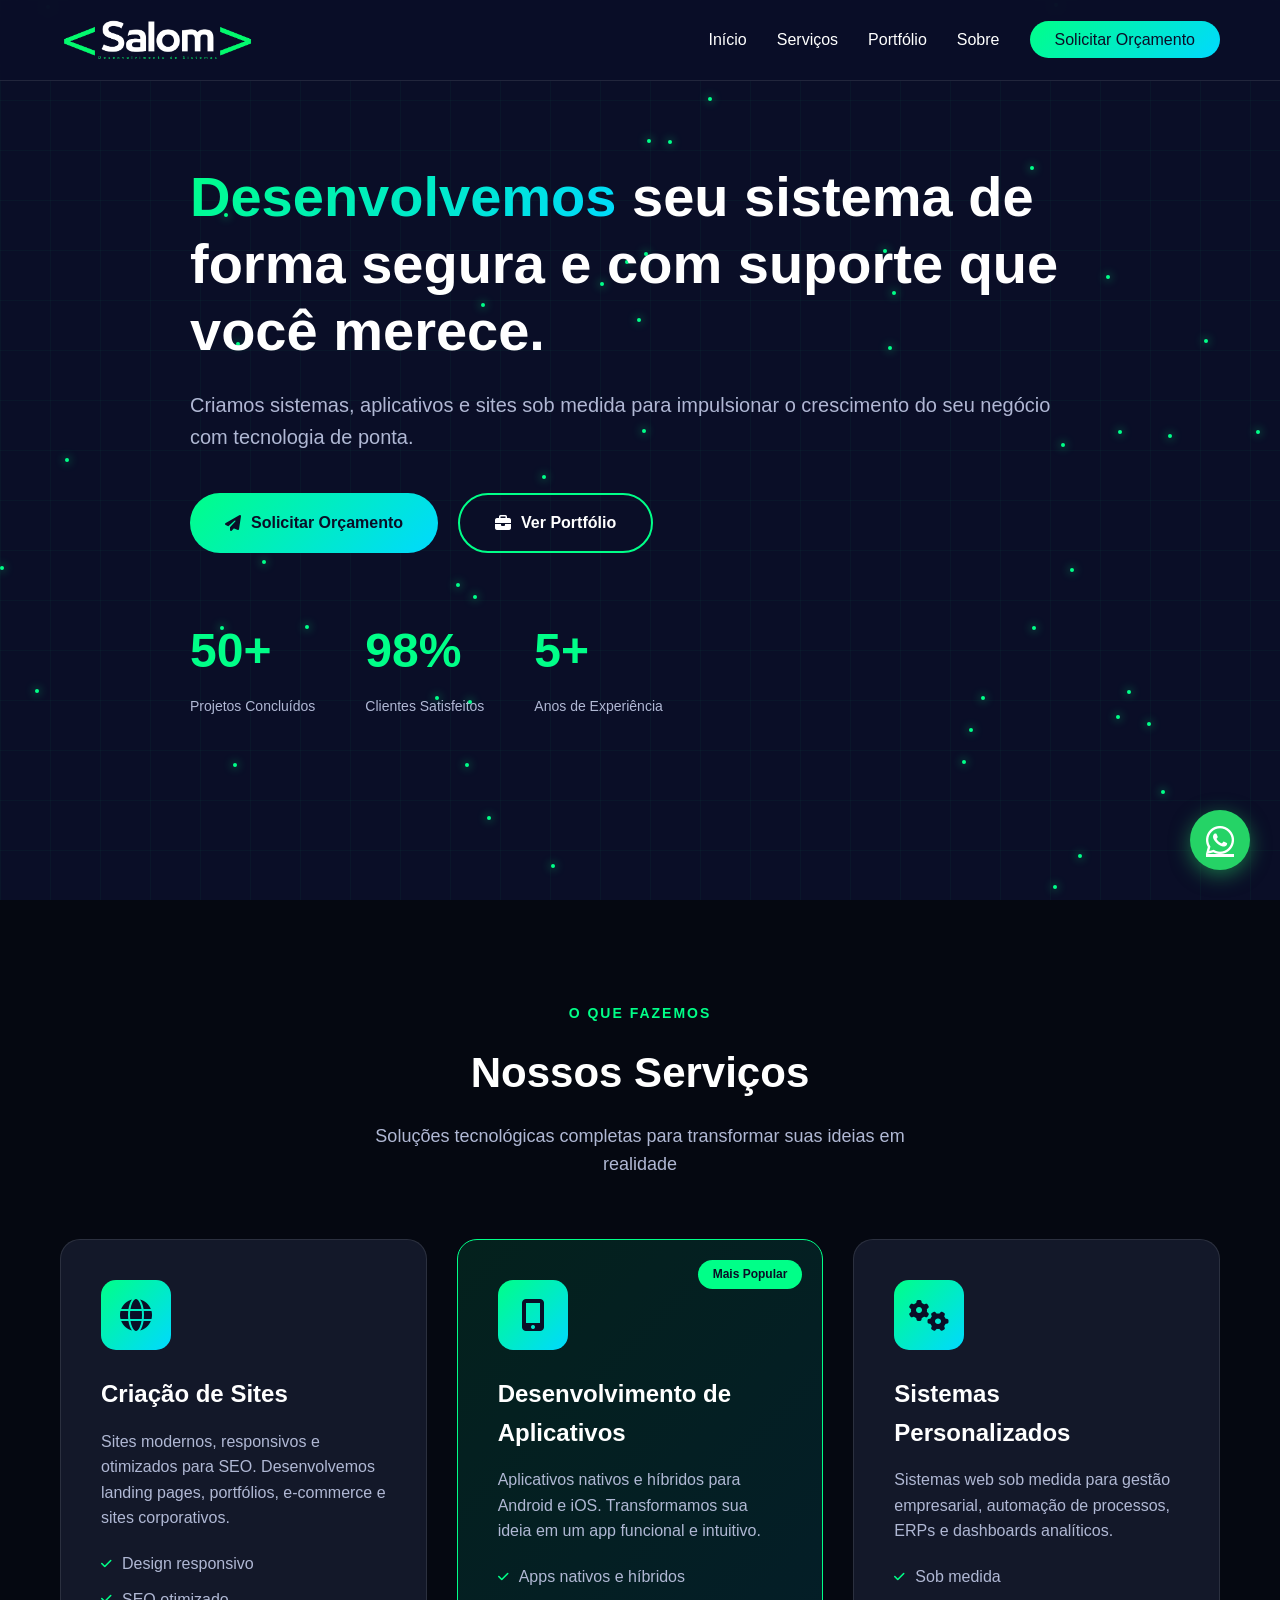
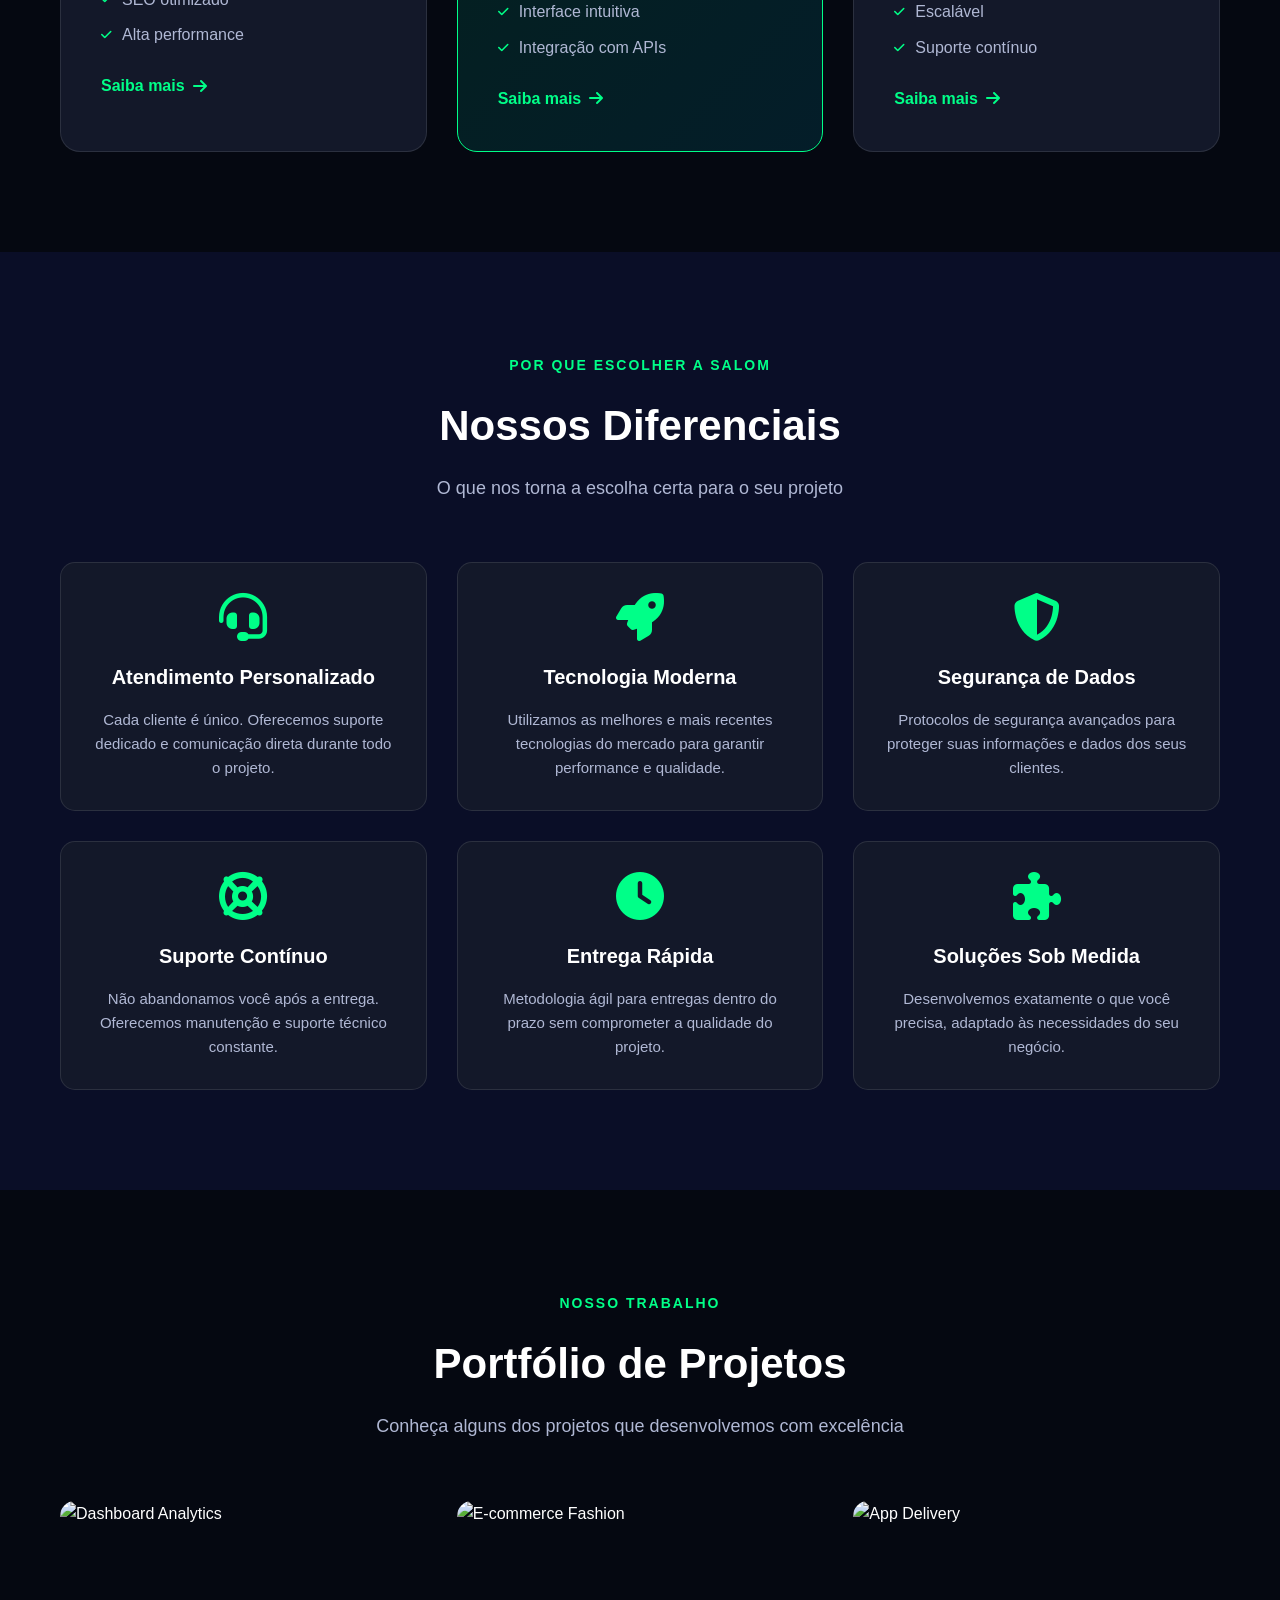
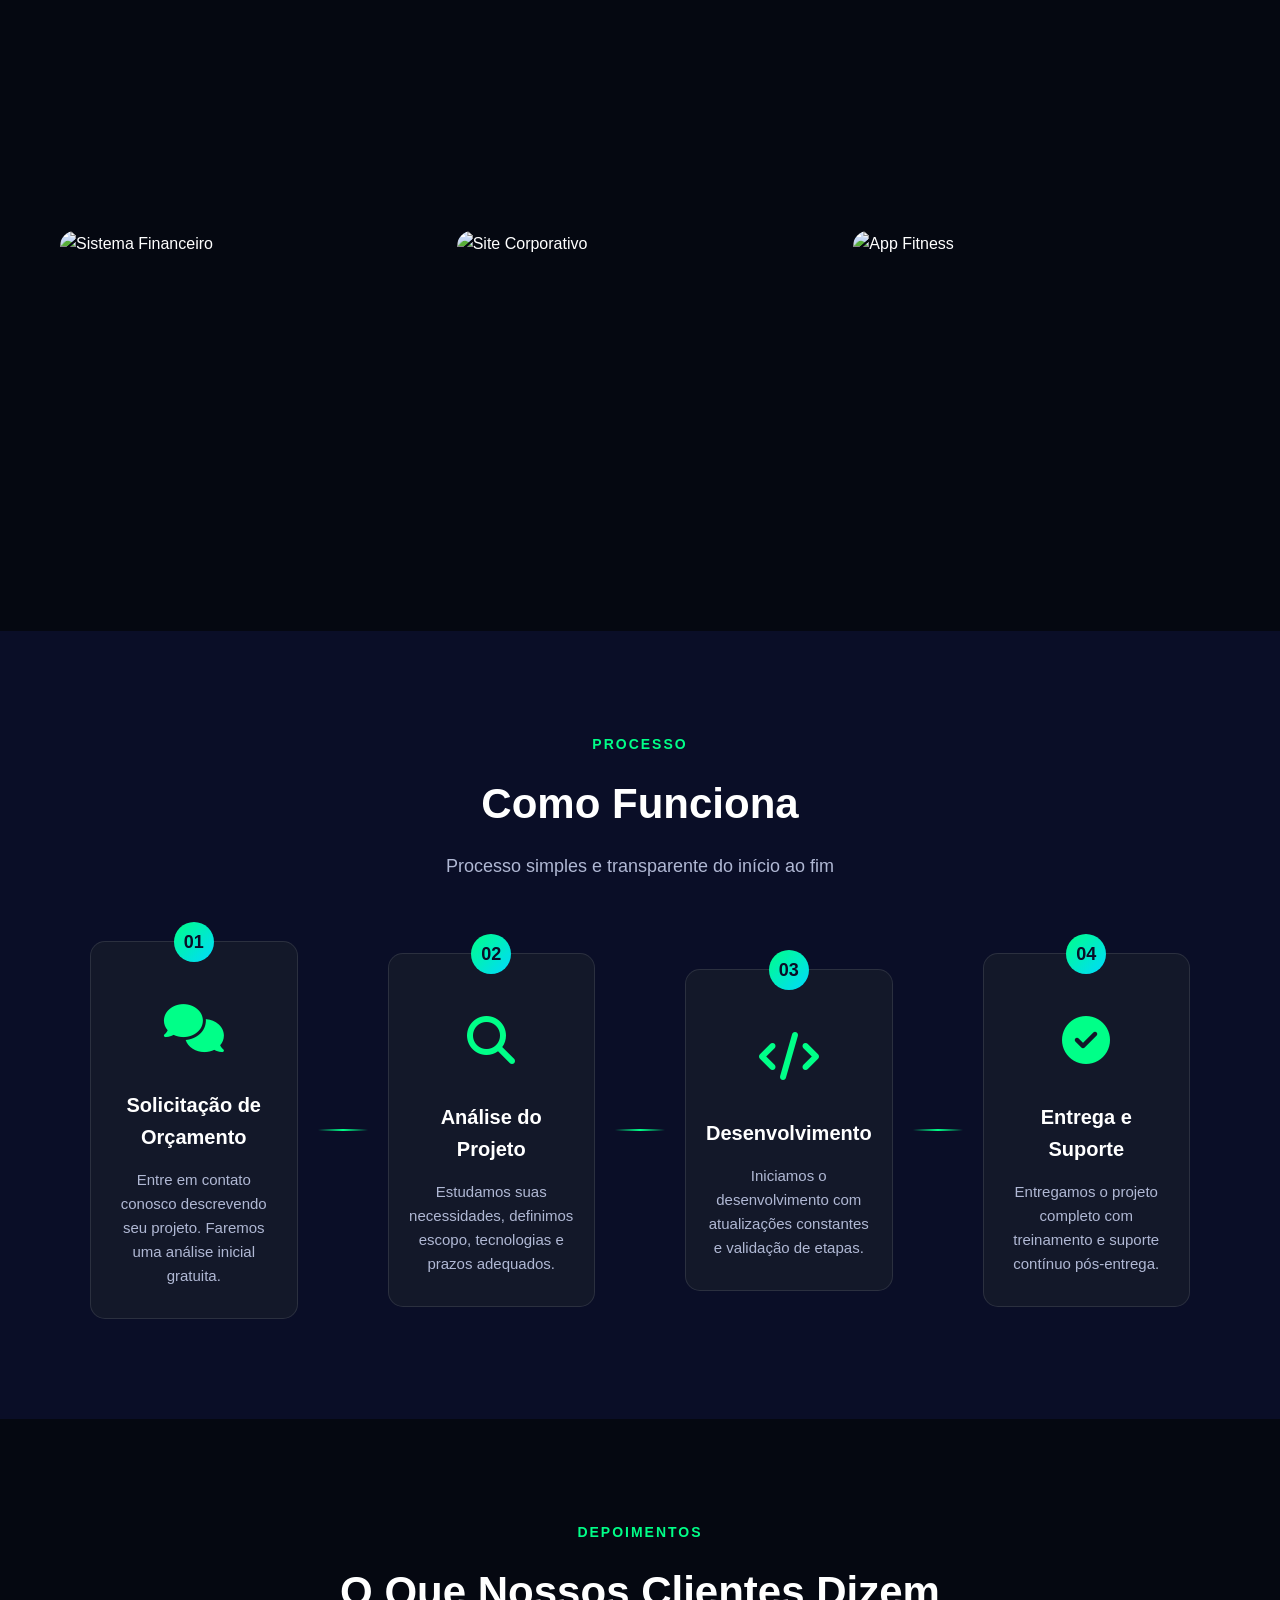
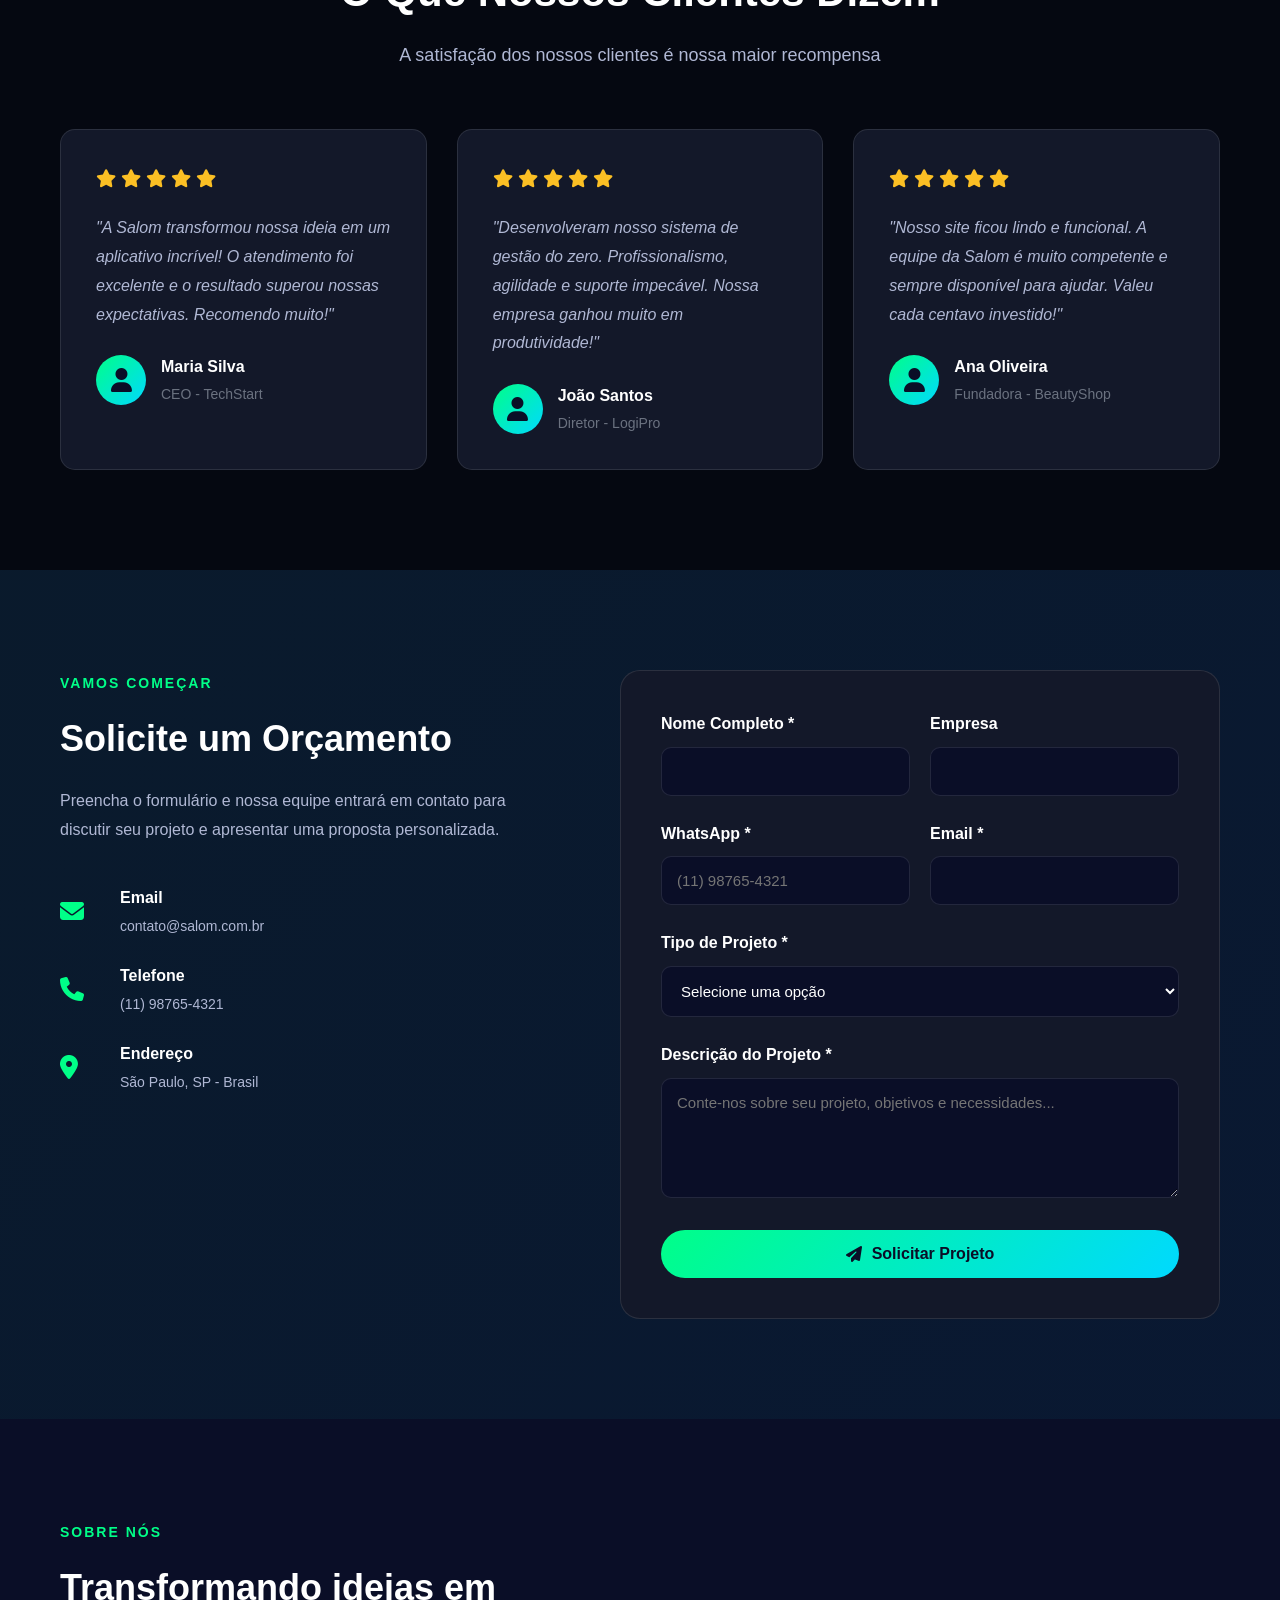
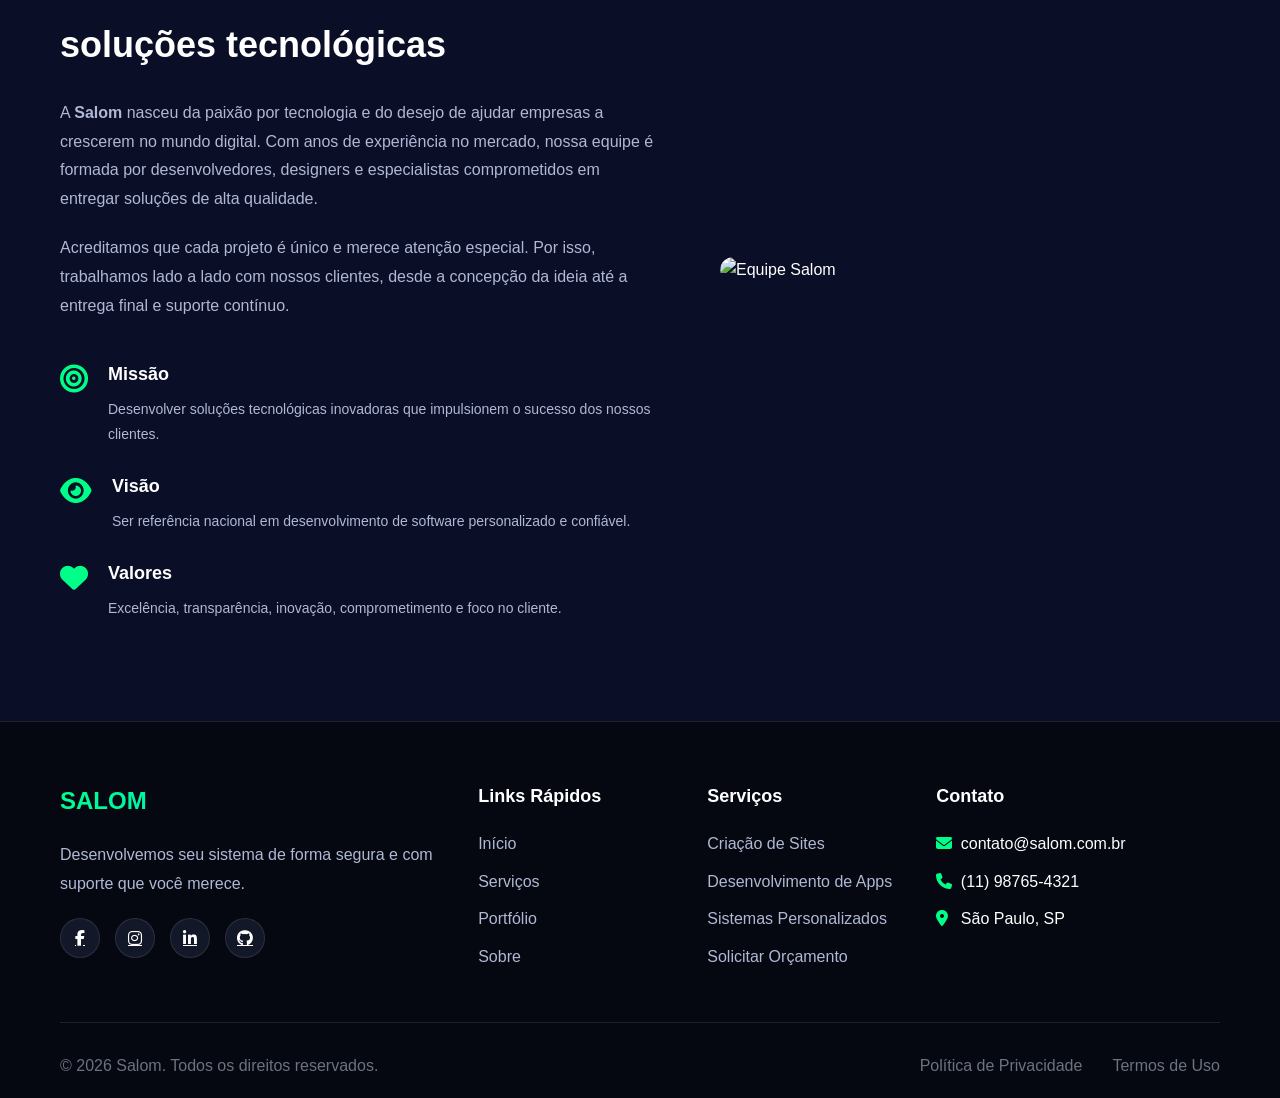
==== index.html @ 5de88689 "Initial commit" ====
<!DOCTYPE html>
<html lang="pt-BR">
<head>
    <meta charset="UTF-8">
    <meta name="viewport" content="width=device-width, initial-scale=1.0">
    <meta name="description" content="Salom - Desenvolvemos sistemas, aplicativos e sites sob medida para o crescimento do seu negócio. Soluções tecnológicas seguras e profissionais.">
    <meta name="keywords" content="desenvolvimento de software, criação de sites, aplicativos, sistemas personalizados">
    <title>Salom - Desenvolvemos seu sistema de forma segura e com suporte que você merece</title>
    <link rel="stylesheet" href="styles.css">
    <link rel="stylesheet" href="https://cdnjs.cloudflare.com/ajax/libs/font-awesome/6.4.0/css/all.min.css">
</head>
<body>
    <!-- Navegação -->
    <nav class="navbar">
        <div class="container">
            <div class="nav-wrapper">
                <div class="logo">
                    <a href="#home" class="logo-link" aria-label="Ir para o início">
                        <img src="logo.png" alt="SALOM Logo" id="logo-png">
                    </a>
                </div>
                <ul class="nav-menu" id="navMenu">
                    <li><a href="#home">Início</a></li>
                    <li><a href="#servicos">Serviços</a></li>
                    <li><a href="#portfolio">Portfólio</a></li>
                    <li><a href="#sobre">Sobre</a></li>
                    <li><a href="#orcamento" class="btn-nav">Solicitar Orçamento</a></li>
                </ul>
                <div class="hamburger" id="hamburger">
                    <span></span>
                    <span></span>
                    <span></span>
                </div>
            </div>
        </div>
    </nav>

    <!-- Hero Section -->
    <section id="home" class="hero">
        <div class="hero-background">
            <div class="grid-lines"></div>
            <div class="particles" id="particles"></div>
        </div>
        <div class="container">
            <div class="hero-content">
                <h1 class="hero-title">
                    <span class="text-gradient">Desenvolvemos</span> seu sistema de forma segura e com suporte que você merece.
                </h1>
                <p class="hero-subtitle">
                    Criamos sistemas, aplicativos e sites sob medida para impulsionar o crescimento do seu negócio com tecnologia de ponta.
                </p>
                <div class="hero-buttons">
                    <a href="#orcamento" class="btn btn-primary">
                        <i class="fas fa-paper-plane"></i> Solicitar Orçamento
                    </a>
                    <a href="#portfolio" class="btn btn-secondary">
                        <i class="fas fa-briefcase"></i> Ver Portfólio
                    </a>
                </div>
                <div class="hero-stats">
                    <div class="stat-item">
                        <h3>50+</h3>
                        <p>Projetos Concluídos</p>
                    </div>
                    <div class="stat-item">
                        <h3>98%</h3>
                        <p>Clientes Satisfeitos</p>
                    </div>
                    <div class="stat-item">
                        <h3>5+</h3>
                        <p>Anos de Experiência</p>
                    </div>
                </div>
            </div>
        </div>
    </section>

    <!-- Serviços -->
    <section id="servicos" class="services">
        <div class="container">
            <div class="section-header">
                <span class="section-tag">O QUE FAZEMOS</span>
                <h2>Nossos Serviços</h2>
                <p>Soluções tecnológicas completas para transformar suas ideias em realidade</p>
            </div>
            <div class="services-grid">
                <div class="service-card">
                    <div class="service-icon">
                        <i class="fas fa-globe"></i>
                    </div>
                    <h3>Criação de Sites</h3>
                    <p>Sites modernos, responsivos e otimizados para SEO. Desenvolvemos landing pages, portfólios, e-commerce e sites corporativos.</p>
                    <ul class="service-features">
                        <li><i class="fas fa-check"></i> Design responsivo</li>
                        <li><i class="fas fa-check"></i> SEO otimizado</li>
                        <li><i class="fas fa-check"></i> Alta performance</li>
                    </ul>
                    <a href="#orcamento" class="service-link">Saiba mais <i class="fas fa-arrow-right"></i></a>
                </div>

                <div class="service-card featured">
                    <div class="badge">Mais Popular</div>
                    <div class="service-icon">
                        <i class="fas fa-mobile-alt"></i>
                    </div>
                    <h3>Desenvolvimento de Aplicativos</h3>
                    <p>Aplicativos nativos e híbridos para Android e iOS. Transformamos sua ideia em um app funcional e intuitivo.</p>
                    <ul class="service-features">
                        <li><i class="fas fa-check"></i> Apps nativos e híbridos</li>
                        <li><i class="fas fa-check"></i> Interface intuitiva</li>
                        <li><i class="fas fa-check"></i> Integração com APIs</li>
                    </ul>
                    <a href="#orcamento" class="service-link">Saiba mais <i class="fas fa-arrow-right"></i></a>
                </div>

                <div class="service-card">
                    <div class="service-icon">
                        <i class="fas fa-cogs"></i>
                    </div>
                    <h3>Sistemas Personalizados</h3>
                    <p>Sistemas web sob medida para gestão empresarial, automação de processos, ERPs e dashboards analíticos.</p>
                    <ul class="service-features">
                        <li><i class="fas fa-check"></i> Sob medida</li>
                        <li><i class="fas fa-check"></i> Escalável</li>
                        <li><i class="fas fa-check"></i> Suporte contínuo</li>
                    </ul>
                    <a href="#orcamento" class="service-link">Saiba mais <i class="fas fa-arrow-right"></i></a>
                </div>
            </div>
        </div>
    </section>

    <!-- Diferenciais -->
    <section class="differentials">
        <div class="container">
            <div class="section-header">
                <span class="section-tag">POR QUE ESCOLHER A SALOM</span>
                <h2>Nossos Diferenciais</h2>
                <p>O que nos torna a escolha certa para o seu projeto</p>
            </div>
            <div class="differentials-grid">
                <div class="differential-item">
                    <i class="fas fa-headset"></i>
                    <h3>Atendimento Personalizado</h3>
                    <p>Cada cliente é único. Oferecemos suporte dedicado e comunicação direta durante todo o projeto.</p>
                </div>
                <div class="differential-item">
                    <i class="fas fa-rocket"></i>
                    <h3>Tecnologia Moderna</h3>
                    <p>Utilizamos as melhores e mais recentes tecnologias do mercado para garantir performance e qualidade.</p>
                </div>
                <div class="differential-item">
                    <i class="fas fa-shield-alt"></i>
                    <h3>Segurança de Dados</h3>
                    <p>Protocolos de segurança avançados para proteger suas informações e dados dos seus clientes.</p>
                </div>
                <div class="differential-item">
                    <i class="fas fa-life-ring"></i>
                    <h3>Suporte Contínuo</h3>
                    <p>Não abandonamos você após a entrega. Oferecemos manutenção e suporte técnico constante.</p>
                </div>
                <div class="differential-item">
                    <i class="fas fa-clock"></i>
                    <h3>Entrega Rápida</h3>
                    <p>Metodologia ágil para entregas dentro do prazo sem comprometer a qualidade do projeto.</p>
                </div>
                <div class="differential-item">
                    <i class="fas fa-puzzle-piece"></i>
                    <h3>Soluções Sob Medida</h3>
                    <p>Desenvolvemos exatamente o que você precisa, adaptado às necessidades do seu negócio.</p>
                </div>
            </div>
        </div>
    </section>

    <!-- Portfólio -->
    <section id="portfolio" class="portfolio">
        <div class="container">
            <div class="section-header">
                <span class="section-tag">NOSSO TRABALHO</span>
                <h2>Portfólio de Projetos</h2>
                <p>Conheça alguns dos projetos que desenvolvemos com excelência</p>
            </div>
            <div class="portfolio-grid">
                <div class="portfolio-item">
                    <div class="portfolio-image">
                        <img src="https://images.unsplash.com/photo-1460925895917-afdab827c52f?w=800&h=600&fit=crop" alt="Dashboard Analytics">
                        <div class="portfolio-overlay">
                            <h3>Dashboard Analytics</h3>
                            <p>Sistema de análise de dados em tempo real</p>
                            <div class="portfolio-tech">
                                <span>React</span>
                                <span>Node.js</span>
                                <span>MongoDB</span>
                            </div>
                            <a href="#" class="btn-portfolio">Ver Detalhes</a>
                        </div>
                    </div>
                </div>

                <div class="portfolio-item">
                    <div class="portfolio-image">
                        <img src="https://images.unsplash.com/photo-1512941937669-90a1b58e7e9c?w=800&h=600&fit=crop" alt="E-commerce Fashion">
                        <div class="portfolio-overlay">
                            <h3>E-commerce Fashion</h3>
                            <p>Loja virtual completa com painel administrativo</p>
                            <div class="portfolio-tech">
                                <span>Vue.js</span>
                                <span>Laravel</span>
                                <span>MySQL</span>
                            </div>
                            <a href="#" class="btn-portfolio">Ver Detalhes</a>
                        </div>
                    </div>
                </div>

                <div class="portfolio-item">
                    <div class="portfolio-image">
                        <img src="https://images.unsplash.com/photo-1551650975-87deedd944c3?w=800&h=600&fit=crop" alt="App Delivery">
                        <div class="portfolio-overlay">
                            <h3>App Delivery</h3>
                            <p>Aplicativo de delivery com rastreamento em tempo real</p>
                            <div class="portfolio-tech">
                                <span>React Native</span>
                                <span>Firebase</span>
                                <span>Google Maps</span>
                            </div>
                            <a href="#" class="btn-portfolio">Ver Detalhes</a>
                        </div>
                    </div>
                </div>

                <div class="portfolio-item">
                    <div class="portfolio-image">
                        <img src="https://images.unsplash.com/photo-1454165804606-c3d57bc86b40?w=800&h=600&fit=crop" alt="Sistema Financeiro">
                        <div class="portfolio-overlay">
                            <h3>Sistema Financeiro</h3>
                            <p>Plataforma de gestão financeira empresarial</p>
                            <div class="portfolio-tech">
                                <span>Angular</span>
                                <span>Spring Boot</span>
                                <span>PostgreSQL</span>
                            </div>
                            <a href="#" class="btn-portfolio">Ver Detalhes</a>
                        </div>
                    </div>
                </div>

                <div class="portfolio-item">
                    <div class="portfolio-image">
                        <img src="https://images.unsplash.com/photo-1551434678-e076c223a692?w=800&h=600&fit=crop" alt="Site Corporativo">
                        <div class="portfolio-overlay">
                            <h3>Site Corporativo</h3>
                            <p>Website institucional moderno e responsivo</p>
                            <div class="portfolio-tech">
                                <span>HTML5</span>
                                <span>CSS3</span>
                                <span>JavaScript</span>
                            </div>
                            <a href="#" class="btn-portfolio">Ver Detalhes</a>
                        </div>
                    </div>
                </div>

                <div class="portfolio-item">
                    <div class="portfolio-image">
                        <img src="https://images.unsplash.com/photo-1516321318423-f06f85e504b3?w=800&h=600&fit=crop" alt="App Fitness">
                        <div class="portfolio-overlay">
                            <h3>App Fitness</h3>
                            <p>Aplicativo de treinos e acompanhamento fitness</p>
                            <div class="portfolio-tech">
                                <span>Flutter</span>
                                <span>Firebase</span>
                                <span>APIs</span>
                            </div>
                            <a href="#" class="btn-portfolio">Ver Detalhes</a>
                        </div>
                    </div>
                </div>
            </div>
        </div>
    </section>

    <!-- Como Funciona -->
    <section class="how-it-works">
        <div class="container">
            <div class="section-header">
                <span class="section-tag">PROCESSO</span>
                <h2>Como Funciona</h2>
                <p>Processo simples e transparente do início ao fim</p>
            </div>
            <div class="steps-container">
                <div class="step">
                    <div class="step-number">01</div>
                    <div class="step-icon"><i class="fas fa-comments"></i></div>
                    <h3>Solicitação de Orçamento</h3>
                    <p>Entre em contato conosco descrevendo seu projeto. Faremos uma análise inicial gratuita.</p>
                </div>
                <div class="step-connector"></div>
                <div class="step">
                    <div class="step-number">02</div>
                    <div class="step-icon"><i class="fas fa-search"></i></div>
                    <h3>Análise do Projeto</h3>
                    <p>Estudamos suas necessidades, definimos escopo, tecnologias e prazos adequados.</p>
                </div>
                <div class="step-connector"></div>
                <div class="step">
                    <div class="step-number">03</div>
                    <div class="step-icon"><i class="fas fa-code"></i></div>
                    <h3>Desenvolvimento</h3>
                    <p>Iniciamos o desenvolvimento com atualizações constantes e validação de etapas.</p>
                </div>
                <div class="step-connector"></div>
                <div class="step">
                    <div class="step-number">04</div>
                    <div class="step-icon"><i class="fas fa-check-circle"></i></div>
                    <h3>Entrega e Suporte</h3>
                    <p>Entregamos o projeto completo com treinamento e suporte contínuo pós-entrega.</p>
                </div>
            </div>
        </div>
    </section>

    <!-- Depoimentos -->
    <section class="testimonials">
        <div class="container">
            <div class="section-header">
                <span class="section-tag">DEPOIMENTOS</span>
                <h2>O Que Nossos Clientes Dizem</h2>
                <p>A satisfação dos nossos clientes é nossa maior recompensa</p>
            </div>
            <div class="testimonials-grid">
                <div class="testimonial-card">
                    <div class="testimonial-rating">
                        <i class="fas fa-star"></i>
                        <i class="fas fa-star"></i>
                        <i class="fas fa-star"></i>
                        <i class="fas fa-star"></i>
                        <i class="fas fa-star"></i>
                    </div>
                    <p class="testimonial-text">
                        "A Salom transformou nossa ideia em um aplicativo incrível! O atendimento foi excelente e o resultado superou nossas expectativas. Recomendo muito!"
                    </p>
                    <div class="testimonial-author">
                        <div class="author-avatar">
                            <i class="fas fa-user"></i>
                        </div>
                        <div class="author-info">
                            <h4>Maria Silva</h4>
                            <p>CEO - TechStart</p>
                        </div>
                    </div>
                </div>

                <div class="testimonial-card">
                    <div class="testimonial-rating">
                        <i class="fas fa-star"></i>
                        <i class="fas fa-star"></i>
                        <i class="fas fa-star"></i>
                        <i class="fas fa-star"></i>
                        <i class="fas fa-star"></i>
                    </div>
                    <p class="testimonial-text">
                        "Desenvolveram nosso sistema de gestão do zero. Profissionalismo, agilidade e suporte impecável. Nossa empresa ganhou muito em produtividade!"
                    </p>
                    <div class="testimonial-author">
                        <div class="author-avatar">
                            <i class="fas fa-user"></i>
                        </div>
                        <div class="author-info">
                            <h4>João Santos</h4>
                            <p>Diretor - LogiPro</p>
                        </div>
                    </div>
                </div>

                <div class="testimonial-card">
                    <div class="testimonial-rating">
                        <i class="fas fa-star"></i>
                        <i class="fas fa-star"></i>
                        <i class="fas fa-star"></i>
                        <i class="fas fa-star"></i>
                        <i class="fas fa-star"></i>
                    </div>
                    <p class="testimonial-text">
                        "Nosso site ficou lindo e funcional. A equipe da Salom é muito competente e sempre disponível para ajudar. Valeu cada centavo investido!"
                    </p>
                    <div class="testimonial-author">
                        <div class="author-avatar">
                            <i class="fas fa-user"></i>
                        </div>
                        <div class="author-info">
                            <h4>Ana Oliveira</h4>
                            <p>Fundadora - BeautyShop</p>
                        </div>
                    </div>
                </div>
            </div>
        </div>
    </section>

    <!-- Formulário de Orçamento -->
    <section id="orcamento" class="quote-form">
        <div class="container">
            <div class="quote-wrapper">
                <div class="quote-info">
                    <span class="section-tag">VAMOS COMEÇAR</span>
                    <h2>Solicite um Orçamento</h2>
                    <p>Preencha o formulário e nossa equipe entrará em contato para discutir seu projeto e apresentar uma proposta personalizada.</p>
                    <div class="contact-methods">
                        <div class="contact-item">
                            <i class="fas fa-envelope"></i>
                            <div>
                                <h4>Email</h4>
                                <p>contato@salom.com.br</p>
                            </div>
                        </div>
                        <div class="contact-item">
                            <i class="fas fa-phone"></i>
                            <div>
                                <h4>Telefone</h4>
                                <p>(11) 98765-4321</p>
                            </div>
                        </div>
                        <div class="contact-item">
                            <i class="fas fa-map-marker-alt"></i>
                            <div>
                                <h4>Endereço</h4>
                                <p>São Paulo, SP - Brasil</p>
                            </div>
                        </div>
                    </div>
                </div>
                <div class="quote-form-container">
                    <form id="quoteForm" class="form">
                        <div class="form-row">
                            <div class="form-group">
                                <label for="nome">Nome Completo *</label>
                                <input type="text" id="nome" name="nome" required>
                            </div>
                            <div class="form-group">
                                <label for="empresa">Empresa</label>
                                <input type="text" id="empresa" name="empresa">
                            </div>
                        </div>
                        <div class="form-row">
                            <div class="form-group">
                                <label for="whatsapp">WhatsApp *</label>
                                <input type="tel" id="whatsapp" name="whatsapp" placeholder="(11) 98765-4321" required>
                            </div>
                            <div class="form-group">
                                <label for="email">Email *</label>
                                <input type="email" id="email" name="email" required>
                            </div>
                        </div>
                        <div class="form-group">
                            <label for="tipo">Tipo de Projeto *</label>
                            <select id="tipo" name="tipo" required>
                                <option value="">Selecione uma opção</option>
                                <option value="site">Site/Landing Page</option>
                                <option value="ecommerce">E-commerce</option>
                                <option value="app">Aplicativo Mobile</option>
                                <option value="sistema">Sistema Web</option>
                                <option value="outro">Outro</option>
                            </select>
                        </div>
                        <div class="form-group">
                            <label for="descricao">Descrição do Projeto *</label>
                            <textarea id="descricao" name="descricao" rows="5" placeholder="Conte-nos sobre seu projeto, objetivos e necessidades..." required></textarea>
                        </div>
                        <button type="submit" class="btn btn-primary btn-full">
                            <i class="fas fa-paper-plane"></i> Solicitar Projeto
                        </button>
                    </form>
                </div>
            </div>
        </div>
    </section>

    <!-- Sobre -->
    <section id="sobre" class="about">
        <div class="container">
            <div class="about-content">
                <div class="about-text">
                    <span class="section-tag">SOBRE NÓS</span>
                    <h2>Transformando ideias em soluções tecnológicas</h2>
                    <p>
                        A <strong>Salom</strong> nasceu da paixão por tecnologia e do desejo de ajudar empresas a crescerem no mundo digital. 
                        Com anos de experiência no mercado, nossa equipe é formada por desenvolvedores, designers e especialistas 
                        comprometidos em entregar soluções de alta qualidade.
                    </p>
                    <p>
                        Acreditamos que cada projeto é único e merece atenção especial. Por isso, trabalhamos lado a lado com 
                        nossos clientes, desde a concepção da ideia até a entrega final e suporte contínuo.
                    </p>
                    <div class="about-values">
                        <div class="value-item">
                            <i class="fas fa-bullseye"></i>
                            <div>
                                <h4>Missão</h4>
                                <p>Desenvolver soluções tecnológicas inovadoras que impulsionem o sucesso dos nossos clientes.</p>
                            </div>
                        </div>
                        <div class="value-item">
                            <i class="fas fa-eye"></i>
                            <div>
                                <h4>Visão</h4>
                                <p>Ser referência nacional em desenvolvimento de software personalizado e confiável.</p>
                            </div>
                        </div>
                        <div class="value-item">
                            <i class="fas fa-heart"></i>
                            <div>
                                <h4>Valores</h4>
                                <p>Excelência, transparência, inovação, comprometimento e foco no cliente.</p>
                            </div>
                        </div>
                    </div>
                </div>
                <div class="about-image">
                    <img src="https://images.unsplash.com/photo-1522071820081-009f0129c71c?w=800&h=1000&fit=crop" alt="Equipe Salom">
                    <div class="about-badge">
                        <i class="fas fa-award"></i>
                        <span>5+ Anos<br>de Experiência</span>
                    </div>
                </div>
            </div>
        </div>
    </section>

    <!-- Rodapé -->
    <footer class="footer">
        <div class="container">
            <div class="footer-content">
                <div class="footer-column">
                    <h3>SALOM</h3>
                    <p>Desenvolvemos seu sistema de forma segura e com suporte que você merece.</p>
                    <div class="social-links">
                        <a href="#" aria-label="Facebook"><i class="fab fa-facebook-f"></i></a>
                        <a href="#" aria-label="Instagram"><i class="fab fa-instagram"></i></a>
                        <a href="#" aria-label="LinkedIn"><i class="fab fa-linkedin-in"></i></a>
                        <a href="#" aria-label="GitHub"><i class="fab fa-github"></i></a>
                    </div>
                </div>
                <div class="footer-column">
                    <h4>Links Rápidos</h4>
                    <ul>
                        <li><a href="#home">Início</a></li>
                        <li><a href="#servicos">Serviços</a></li>
                        <li><a href="#portfolio">Portfólio</a></li>
                        <li><a href="#sobre">Sobre</a></li>
                    </ul>
                </div>
                <div class="footer-column">
                    <h4>Serviços</h4>
                    <ul>
                        <li><a href="#servicos">Criação de Sites</a></li>
                        <li><a href="#servicos">Desenvolvimento de Apps</a></li>
                        <li><a href="#servicos">Sistemas Personalizados</a></li>
                        <li><a href="#orcamento">Solicitar Orçamento</a></li>
                    </ul>
                </div>
                <div class="footer-column">
                    <h4>Contato</h4>
                    <ul>
                        <li><i class="fas fa-envelope"></i> contato@salom.com.br</li>
                        <li><i class="fas fa-phone"></i> (11) 98765-4321</li>
                        <li><i class="fas fa-map-marker-alt"></i> São Paulo, SP</li>
                    </ul>
                </div>
            </div>
            <div class="footer-bottom">
                <p>&copy; 2026 Salom. Todos os direitos reservados.</p>
                <div class="footer-links">
                    <a href="#">Política de Privacidade</a>
                    <a href="#">Termos de Uso</a>
                </div>
            </div>
        </div>
    </footer>

    <!-- Botão WhatsApp Flutuante -->
    <a href="https://wa.me/5511987654321?text=Olá!%20Gostaria%20de%20solicitar%20um%20orçamento." class="whatsapp-float" target="_blank" aria-label="WhatsApp">
        <i class="fab fa-whatsapp"></i>
    </a>

    <!-- Botão Voltar ao Topo -->
    <button id="scrollTop" class="scroll-top" aria-label="Voltar ao topo">
        <i class="fas fa-arrow-up"></i>
    </button>

    <script src="script.js"></script>
</body>
</html>
---- styles.css ----
/* ========================================
   VARIÁVEIS E RESET
======================================== */
:root {
    --primary-color: #00ff88;
    --primary-dark: #00cc6e;
    --secondary-color: #00d9ff;
    --bg-dark: #0a0e27;
    --bg-darker: #050811;
    --bg-card: #131829;
    --text-primary: #ffffff;
    --text-secondary: #b0b8d4;
    --text-muted: #6b7280;
    --border-color: rgba(255, 255, 255, 0.1);
    --shadow: 0 10px 40px rgba(0, 0, 0, 0.5);
    --glow: 0 0 20px rgba(0, 255, 136, 0.3);
    --transition: all 0.3s ease;
}

* {
    margin: 0;
    padding: 0;
    box-sizing: border-box;
}

html {
    scroll-behavior: smooth;
}

body {
    font-family: 'Segoe UI', Tahoma, Geneva, Verdana, sans-serif;
    background-color: var(--bg-dark);
    color: var(--text-primary);
    line-height: 1.6;
    overflow-x: hidden;
}

.container {
    max-width: 1200px;
    margin: 0 auto;
    padding: 0 20px;
}

/* ========================================
   NAVEGAÇÃO
======================================== */
.navbar {
    position: fixed;
    top: 0;
    left: 0;
    width: 100%;
    background: rgba(10, 14, 39, 0.95);
    backdrop-filter: blur(10px);
    z-index: 1000;
    padding: 20px 0;
    border-bottom: 1px solid var(--border-color);
    transition: var(--transition);
}

.navbar.scrolled {
    padding: 15px 0;
    box-shadow: var(--shadow);
}

.nav-wrapper {
    display: flex;
    justify-content: space-between;
    align-items: center;
}

.logo {
    display: flex;
    align-items: center;
}

.logo img {
    height: 40px;
    width: auto;
    max-width: 260px;
    object-fit: contain;
    display: block;
}

.nav-menu {
    display: flex;
    list-style: none;
    gap: 30px;
    align-items: center;
}

.nav-menu a {
    color: var(--text-primary);
    text-decoration: none;
    font-weight: 500;
    transition: var(--transition);
    position: relative;
}

.nav-menu a:hover {
    color: var(--primary-color);
}

.nav-menu a::after {
    content: '';
    position: absolute;
    bottom: -5px;
    left: 0;
    width: 0;
    height: 2px;
    background: var(--primary-color);
    transition: var(--transition);
}

.nav-menu a:hover::after {
    width: 100%;
}

.btn-nav {
    background: linear-gradient(135deg, var(--primary-color), var(--secondary-color));
    padding: 10px 25px !important;
    border-radius: 25px;
    color: var(--bg-dark) !important;
    font-weight: 700;
}

.btn-nav::after {
    display: none;
}

.btn-nav:hover {
    color: var(--bg-dark) !important;
    transform: translateY(-2px);
    box-shadow: var(--glow);
}

.hamburger {
    display: none;
    flex-direction: column;
    cursor: pointer;
    gap: 5px;
}

.hamburger span {
    width: 25px;
    height: 3px;
    background: var(--primary-color);
    transition: var(--transition);
}

/* ========================================
   HERO SECTION
======================================== */
.hero {
    min-height: 100vh;
    display: flex;
    align-items: center;
    position: relative;
    overflow: hidden;
    padding-top: 80px;
}

.hero-background {
    position: absolute;
    inset: 0;
    z-index: 0;
}

.grid-lines {
    position: absolute;
    inset: 0;
    background-image: 
        linear-gradient(rgba(0, 255, 136, 0.03) 1px, transparent 1px),
        linear-gradient(90deg, rgba(0, 255, 136, 0.03) 1px, transparent 1px);
    background-size: 50px 50px;
    animation: gridMove 20s linear infinite;
}

@keyframes gridMove {
    0% { transform: translate(0, 0); }
    100% { transform: translate(50px, 50px); }
}

.particles {
    position: absolute;
    inset: 0;
}

.particle {
    position: absolute;
    width: 4px;
    height: 4px;
    background: var(--primary-color);
    border-radius: 50%;
    box-shadow: 0 0 10px var(--primary-color);
    animation: float 10s infinite;
}

@keyframes float {
    0%, 100% { transform: translateY(0) translateX(0); }
    50% { transform: translateY(-100px) translateX(50px); }
}

.hero-content {
    position: relative;
    z-index: 1;
    max-width: 900px;
}

.hero-title {
    font-size: 56px;
    font-weight: 900;
    line-height: 1.2;
    margin-bottom: 25px;
    animation: fadeInUp 0.8s ease;
}

.text-gradient {
    background: linear-gradient(135deg, var(--primary-color), var(--secondary-color));
    -webkit-background-clip: text;
    -webkit-text-fill-color: transparent;
    background-clip: text;
}

.hero-subtitle {
    font-size: 20px;
    color: var(--text-secondary);
    margin-bottom: 40px;
    animation: fadeInUp 0.8s ease 0.2s backwards;
}

.hero-buttons {
    display: flex;
    gap: 20px;
    margin-bottom: 60px;
    flex-wrap: wrap;
    animation: fadeInUp 0.8s ease 0.4s backwards;
}

.btn {
    padding: 15px 35px;
    border-radius: 30px;
    font-weight: 600;
    text-decoration: none;
    display: inline-flex;
    align-items: center;
    gap: 10px;
    transition: var(--transition);
    cursor: pointer;
    border: none;
    font-size: 16px;
}

.btn-primary {
    background: linear-gradient(135deg, var(--primary-color), var(--secondary-color));
    color: var(--bg-dark);
}

.btn-primary:hover {
    transform: translateY(-3px);
    box-shadow: var(--glow);
}

.btn-secondary {
    background: transparent;
    color: var(--text-primary);
    border: 2px solid var(--primary-color);
}

.btn-secondary:hover {
    background: var(--primary-color);
    color: var(--bg-dark);
}

.btn-full {
    width: 100%;
    justify-content: center;
}

.hero-stats {
    display: flex;
    gap: 50px;
    flex-wrap: wrap;
    animation: fadeInUp 0.8s ease 0.6s backwards;
}

.stat-item h3 {
    font-size: 48px;
    color: var(--primary-color);
    margin-bottom: 5px;
}

.stat-item p {
    color: var(--text-secondary);
    font-size: 14px;
}

@keyframes fadeInUp {
    from {
        opacity: 0;
        transform: translateY(30px);
    }
    to {
        opacity: 1;
        transform: translateY(0);
    }
}

/* ========================================
   SEÇÕES GERAIS
======================================== */
section {
    padding: 100px 0;
}

.section-header {
    text-align: center;
    margin-bottom: 60px;
}

.section-tag {
    display: inline-block;
    color: var(--primary-color);
    font-weight: 700;
    font-size: 14px;
    letter-spacing: 2px;
    margin-bottom: 15px;
}

.section-header h2 {
    font-size: 42px;
    margin-bottom: 15px;
}

.section-header p {
    color: var(--text-secondary);
    font-size: 18px;
    max-width: 600px;
    margin: 0 auto;
}

/* ========================================
   SERVIÇOS
======================================== */
.services {
    background: var(--bg-darker);
}

.services-grid {
    display: grid;
    grid-template-columns: repeat(auto-fit, minmax(320px, 1fr));
    gap: 30px;
}

.service-card {
    background: var(--bg-card);
    padding: 40px;
    border-radius: 20px;
    border: 1px solid var(--border-color);
    transition: var(--transition);
    position: relative;
    overflow: hidden;
}

.service-card::before {
    content: '';
    position: absolute;
    top: 0;
    left: 0;
    width: 100%;
    height: 4px;
    background: linear-gradient(90deg, var(--primary-color), var(--secondary-color));
    transform: scaleX(0);
    transition: var(--transition);
}

.service-card:hover::before {
    transform: scaleX(1);
}

.service-card:hover {
    transform: translateY(-10px);
    box-shadow: 0 20px 60px rgba(0, 255, 136, 0.2);
}

.service-card.featured {
    background: linear-gradient(135deg, rgba(0, 255, 136, 0.1), rgba(0, 217, 255, 0.1));
    border-color: var(--primary-color);
}

.badge {
    position: absolute;
    top: 20px;
    right: 20px;
    background: var(--primary-color);
    color: var(--bg-dark);
    padding: 5px 15px;
    border-radius: 20px;
    font-size: 12px;
    font-weight: 700;
}

.service-icon {
    width: 70px;
    height: 70px;
    background: linear-gradient(135deg, var(--primary-color), var(--secondary-color));
    border-radius: 15px;
    display: flex;
    align-items: center;
    justify-content: center;
    margin-bottom: 25px;
}

.service-icon i {
    font-size: 32px;
    color: var(--bg-dark);
}

.service-card h3 {
    font-size: 24px;
    margin-bottom: 15px;
}

.service-card > p {
    color: var(--text-secondary);
    margin-bottom: 20px;
}

.service-features {
    list-style: none;
    margin-bottom: 25px;
}

.service-features li {
    color: var(--text-secondary);
    margin-bottom: 10px;
    display: flex;
    align-items: center;
    gap: 10px;
}

.service-features i {
    color: var(--primary-color);
    font-size: 12px;
}

.service-link {
    color: var(--primary-color);
    text-decoration: none;
    font-weight: 600;
    display: inline-flex;
    align-items: center;
    gap: 8px;
    transition: var(--transition);
}

.service-link:hover {
    gap: 15px;
}

/* ========================================
   DIFERENCIAIS
======================================== */
.differentials-grid {
    display: grid;
    grid-template-columns: repeat(auto-fit, minmax(280px, 1fr));
    gap: 30px;
}

.differential-item {
    text-align: center;
    padding: 30px;
    background: var(--bg-card);
    border-radius: 15px;
    border: 1px solid var(--border-color);
    transition: var(--transition);
}

.differential-item:hover {
    transform: translateY(-5px);
    border-color: var(--primary-color);
}

.differential-item i {
    font-size: 48px;
    color: var(--primary-color);
    margin-bottom: 20px;
}

.differential-item h3 {
    font-size: 20px;
    margin-bottom: 15px;
}

.differential-item p {
    color: var(--text-secondary);
    font-size: 15px;
}

/* ========================================
   PORTFÓLIO
======================================== */
.portfolio {
    background: var(--bg-darker);
}

.portfolio-grid {
    display: grid;
    grid-template-columns: repeat(auto-fit, minmax(350px, 1fr));
    gap: 30px;
}

.portfolio-item {
    border-radius: 15px;
    overflow: hidden;
    position: relative;
}

.portfolio-image {
    position: relative;
    overflow: hidden;
    height: 300px;
}

.portfolio-image img {
    width: 100%;
    height: 100%;
    object-fit: cover;
    transition: var(--transition);
}

.portfolio-overlay {
    position: absolute;
    inset: 0;
    background: linear-gradient(to top, rgba(10, 14, 39, 0.98), transparent 60%);
    display: flex;
    flex-direction: column;
    justify-content: flex-end;
    padding: 30px;
    opacity: 0;
    transition: var(--transition);
}

.portfolio-item:hover .portfolio-overlay {
    opacity: 1;
}

.portfolio-item:hover img {
    transform: scale(1.1);
}

.portfolio-overlay h3 {
    font-size: 24px;
    margin-bottom: 10px;
}

.portfolio-overlay p {
    color: var(--text-secondary);
    margin-bottom: 15px;
}

.portfolio-tech {
    display: flex;
    gap: 10px;
    margin-bottom: 20px;
    flex-wrap: wrap;
}

.portfolio-tech span {
    background: rgba(0, 255, 136, 0.2);
    color: var(--primary-color);
    padding: 5px 12px;
    border-radius: 15px;
    font-size: 12px;
}

.btn-portfolio {
    background: var(--primary-color);
    color: var(--bg-dark);
    padding: 10px 25px;
    border-radius: 25px;
    text-decoration: none;
    display: inline-block;
    font-weight: 600;
    transition: var(--transition);
}

.btn-portfolio:hover {
    transform: translateY(-2px);
    box-shadow: var(--glow);
}

/* ========================================
   COMO FUNCIONA
======================================== */
.steps-container {
    display: flex;
    align-items: center;
    justify-content: space-between;
    max-width: 1100px;
    margin: 0 auto;
    flex-wrap: wrap;
    gap: 20px;
}

.step {
    flex: 1;
    min-width: 200px;
    text-align: center;
    padding: 30px 20px;
    background: var(--bg-card);
    border-radius: 15px;
    border: 1px solid var(--border-color);
    position: relative;
    transition: var(--transition);
}

.step:hover {
    transform: translateY(-5px);
    border-color: var(--primary-color);
}

.step-number {
    position: absolute;
    top: -20px;
    left: 50%;
    transform: translateX(-50%);
    background: linear-gradient(135deg, var(--primary-color), var(--secondary-color));
    color: var(--bg-dark);
    width: 40px;
    height: 40px;
    border-radius: 50%;
    display: flex;
    align-items: center;
    justify-content: center;
    font-weight: 900;
    font-size: 18px;
}

.step-icon {
    font-size: 48px;
    color: var(--primary-color);
    margin: 20px 0;
}

.step h3 {
    font-size: 20px;
    margin-bottom: 15px;
}

.step p {
    color: var(--text-secondary);
    font-size: 15px;
}

.step-connector {
    width: 50px;
    height: 2px;
    background: linear-gradient(90deg, transparent, var(--primary-color), transparent);
    flex-shrink: 0;
}

/* ========================================
   DEPOIMENTOS
======================================== */
.testimonials {
    background: var(--bg-darker);
}

.testimonials-grid {
    display: grid;
    grid-template-columns: repeat(auto-fit, minmax(320px, 1fr));
    gap: 30px;
}

.testimonial-card {
    background: var(--bg-card);
    padding: 35px;
    border-radius: 15px;
    border: 1px solid var(--border-color);
    transition: var(--transition);
}

.testimonial-card:hover {
    transform: translateY(-5px);
    border-color: var(--primary-color);
}

.testimonial-rating {
    color: #fbbf24;
    margin-bottom: 20px;
    font-size: 18px;
}

.testimonial-text {
    color: var(--text-secondary);
    font-style: italic;
    margin-bottom: 25px;
    line-height: 1.8;
}

.testimonial-author {
    display: flex;
    align-items: center;
    gap: 15px;
}

.author-avatar {
    width: 50px;
    height: 50px;
    background: linear-gradient(135deg, var(--primary-color), var(--secondary-color));
    border-radius: 50%;
    display: flex;
    align-items: center;
    justify-content: center;
    flex-shrink: 0;
}

.author-avatar i {
    font-size: 24px;
    color: var(--bg-dark);
}

.author-info h4 {
    font-size: 16px;
    margin-bottom: 3px;
}

.author-info p {
    color: var(--text-muted);
    font-size: 14px;
}

/* ========================================
   FORMULÁRIO DE ORÇAMENTO
======================================== */
.quote-form {
    background: linear-gradient(135deg, rgba(0, 255, 136, 0.05), rgba(0, 217, 255, 0.05));
}

.quote-wrapper {
    display: grid;
    grid-template-columns: 1fr 1.2fr;
    gap: 60px;
    align-items: start;
}

.quote-info h2 {
    font-size: 36px;
    margin-bottom: 20px;
}

.quote-info > p {
    color: var(--text-secondary);
    margin-bottom: 40px;
    line-height: 1.8;
}

.contact-methods {
    display: flex;
    flex-direction: column;
    gap: 25px;
}

.contact-item {
    display: flex;
    align-items: center;
    gap: 20px;
}

.contact-item i {
    font-size: 24px;
    color: var(--primary-color);
    width: 40px;
}

.contact-item h4 {
    font-size: 16px;
    margin-bottom: 5px;
}

.contact-item p {
    color: var(--text-secondary);
    font-size: 14px;
}

.quote-form-container {
    background: var(--bg-card);
    padding: 40px;
    border-radius: 20px;
    border: 1px solid var(--border-color);
}

.form-row {
    display: grid;
    grid-template-columns: 1fr 1fr;
    gap: 20px;
}

.form-group {
    margin-bottom: 25px;
}

.form-group label {
    display: block;
    margin-bottom: 10px;
    font-weight: 600;
    color: var(--text-primary);
}

.form-group input,
.form-group select,
.form-group textarea {
    width: 100%;
    padding: 15px;
    background: var(--bg-dark);
    border: 1px solid var(--border-color);
    border-radius: 10px;
    color: var(--text-primary);
    font-family: inherit;
    font-size: 15px;
    transition: var(--transition);
}

.form-group input:focus,
.form-group select:focus,
.form-group textarea:focus {
    outline: none;
    border-color: var(--primary-color);
    box-shadow: 0 0 0 3px rgba(0, 255, 136, 0.1);
}

.form-group textarea {
    resize: vertical;
    min-height: 120px;
}

/* ========================================
   SOBRE
======================================== */
.about-content {
    display: grid;
    grid-template-columns: 1.2fr 1fr;
    gap: 60px;
    align-items: center;
}

.about-text h2 {
    font-size: 36px;
    margin-bottom: 25px;
}

.about-text p {
    color: var(--text-secondary);
    margin-bottom: 20px;
    line-height: 1.8;
}

.about-values {
    margin-top: 40px;
    display: flex;
    flex-direction: column;
    gap: 25px;
}

.value-item {
    display: flex;
    align-items: start;
    gap: 20px;
}

.value-item i {
    font-size: 28px;
    color: var(--primary-color);
    margin-top: 5px;
}

.value-item h4 {
    font-size: 18px;
    margin-bottom: 8px;
}

.value-item p {
    color: var(--text-secondary);
    font-size: 14px;
    margin: 0;
}

.about-image {
    position: relative;
    border-radius: 20px;
    overflow: hidden;
}

.about-image img {
    width: 100%;
    height: 100%;
    object-fit: cover;
    border-radius: 20px;
}

.about-badge {
    position: absolute;
    bottom: 30px;
    right: 30px;
    background: linear-gradient(135deg, var(--primary-color), var(--secondary-color));
    color: var(--bg-dark);
    padding: 25px;
    border-radius: 15px;
    text-align: center;
    font-weight: 700;
}

.about-badge i {
    font-size: 32px;
    display: block;
    margin-bottom: 10px;
}

.about-badge span {
    font-size: 16px;
    line-height: 1.4;
}

/* ========================================
   RODAPÉ
======================================== */
.footer {
    background: var(--bg-darker);
    padding: 60px 0 20px;
    border-top: 1px solid var(--border-color);
}

.footer-content {
    display: grid;
    grid-template-columns: 2fr 1fr 1fr 1.5fr;
    gap: 40px;
    margin-bottom: 40px;
}

.footer-column h3 {
    font-size: 24px;
    margin-bottom: 20px;
    background: linear-gradient(135deg, var(--primary-color), var(--secondary-color));
    -webkit-background-clip: text;
    -webkit-text-fill-color: transparent;
    background-clip: text;
}

.footer-column h4 {
    font-size: 18px;
    margin-bottom: 20px;
}

.footer-column p {
    color: var(--text-secondary);
    margin-bottom: 20px;
    line-height: 1.8;
}

.footer-column ul {
    list-style: none;
}

.footer-column ul li {
    margin-bottom: 12px;
}

.footer-column ul li a {
    color: var(--text-secondary);
    text-decoration: none;
    transition: var(--transition);
    display: inline-flex;
    align-items: center;
    gap: 10px;
}

.footer-column ul li a:hover {
    color: var(--primary-color);
}

.footer-column ul li i {
    color: var(--primary-color);
    width: 20px;
}

.social-links {
    display: flex;
    gap: 15px;
}

.social-links a {
    width: 40px;
    height: 40px;
    background: var(--bg-card);
    border: 1px solid var(--border-color);
    border-radius: 50%;
    display: flex;
    align-items: center;
    justify-content: center;
    color: var(--text-primary);
    transition: var(--transition);
}

.social-links a:hover {
    background: var(--primary-color);
    color: var(--bg-dark);
    border-color: var(--primary-color);
    transform: translateY(-3px);
}

.footer-bottom {
    border-top: 1px solid var(--border-color);
    padding-top: 30px;
    display: flex;
    justify-content: space-between;
    align-items: center;
    flex-wrap: wrap;
    gap: 20px;
}

.footer-bottom p {
    color: var(--text-muted);
}

.footer-links {
    display: flex;
    gap: 30px;
}

.footer-links a {
    color: var(--text-muted);
    text-decoration: none;
    transition: var(--transition);
}

.footer-links a:hover {
    color: var(--primary-color);
}

/* ========================================
   BOTÕES FLUTUANTES
======================================== */
.whatsapp-float {
    position: fixed;
    bottom: 30px;
    right: 30px;
    width: 60px;
    height: 60px;
    background: #25d366;
    border-radius: 50%;
    display: flex;
    align-items: center;
    justify-content: center;
    font-size: 32px;
    color: white;
    box-shadow: 0 5px 20px rgba(37, 211, 102, 0.5);
    z-index: 999;
    transition: var(--transition);
    animation: pulse 2s infinite;
}

.whatsapp-float:hover {
    transform: scale(1.1);
    box-shadow: 0 8px 30px rgba(37, 211, 102, 0.7);
}

@keyframes pulse {
    0%, 100% { box-shadow: 0 5px 20px rgba(37, 211, 102, 0.5); }
    50% { box-shadow: 0 5px 30px rgba(37, 211, 102, 0.8); }
}

.scroll-top {
    position: fixed;
    bottom: 110px;
    right: 30px;
    width: 50px;
    height: 50px;
    background: var(--bg-card);
    border: 1px solid var(--primary-color);
    border-radius: 50%;
    display: flex;
    align-items: center;
    justify-content: center;
    color: var(--primary-color);
    cursor: pointer;
    opacity: 0;
    visibility: hidden;
    transition: var(--transition);
    z-index: 999;
}

.scroll-top.visible {
    opacity: 1;
    visibility: visible;
}

.scroll-top:hover {
    background: var(--primary-color);
    color: var(--bg-dark);
    transform: translateY(-5px);
}

/* ========================================
   RESPONSIVIDADE
======================================== */
@media (max-width: 1024px) {
    .about-content {
        grid-template-columns: 1fr;
    }
    
    .quote-wrapper {
        grid-template-columns: 1fr;
    }
    
    .footer-content {
        grid-template-columns: repeat(2, 1fr);
    }
    
    .steps-container {
        flex-direction: column;
    }
    
    .step-connector {
        width: 2px;
        height: 50px;
        transform: rotate(90deg);
    }
}

@media (max-width: 768px) {
    .nav-menu {
        position: fixed;
        top: 80px;
        left: -100%;
        width: 100%;
        height: calc(100vh - 80px);
        background: rgba(10, 14, 39, 0.98);
        backdrop-filter: blur(10px);
        flex-direction: column;
        padding: 40px;
        transition: var(--transition);
        gap: 20px;
    }
    
    .nav-menu.active {
        left: 0;
    }
    
    .hamburger {
        display: flex;
    }
    
    .hamburger.active span:nth-child(1) {
        transform: rotate(45deg) translate(7px, 7px);
    }
    
    .hamburger.active span:nth-child(2) {
        opacity: 0;
    }
    
    .hamburger.active span:nth-child(3) {
        transform: rotate(-45deg) translate(7px, -7px);
    }
    
    .hero-title {
        font-size: 36px;
    }
    
    .hero-subtitle {
        font-size: 18px;
    }
    
    .hero-buttons {
        flex-direction: column;
    }
    
    .btn {
        width: 100%;
        justify-content: center;
    }
    
    .section-header h2 {
        font-size: 32px;
    }
    
    .services-grid {
        grid-template-columns: 1fr;
    }
    
    .portfolio-grid {
        grid-template-columns: 1fr;
    }
    
    .form-row {
        grid-template-columns: 1fr;
    }
    
    .footer-content {
        grid-template-columns: 1fr;
    }
    
    .footer-bottom {
        flex-direction: column;
        text-align: center;
    }
    
    section {
        padding: 60px 0;
    }
}

@media (max-width: 480px) {
    .hero-title {
        font-size: 28px;
    }
    
    .hero-stats {
        gap: 30px;
    }
    
    .stat-item h3 {
        font-size: 36px;
    }
    
    .whatsapp-float {
        width: 50px;
        height: 50px;
        font-size: 28px;
        bottom: 20px;
        right: 20px;
    }
    
    .scroll-top {
        bottom: 90px;
        right: 20px;
    }
}

/* ========================================
   ANIMAÇÕES DE SCROLL
======================================== */
.fade-in {
    opacity: 0;
    transform: translateY(30px);
    transition: opacity 0.6s ease, transform 0.6s ease;
}

.fade-in.visible {
    opacity: 1;
    transform: translateY(0);
}
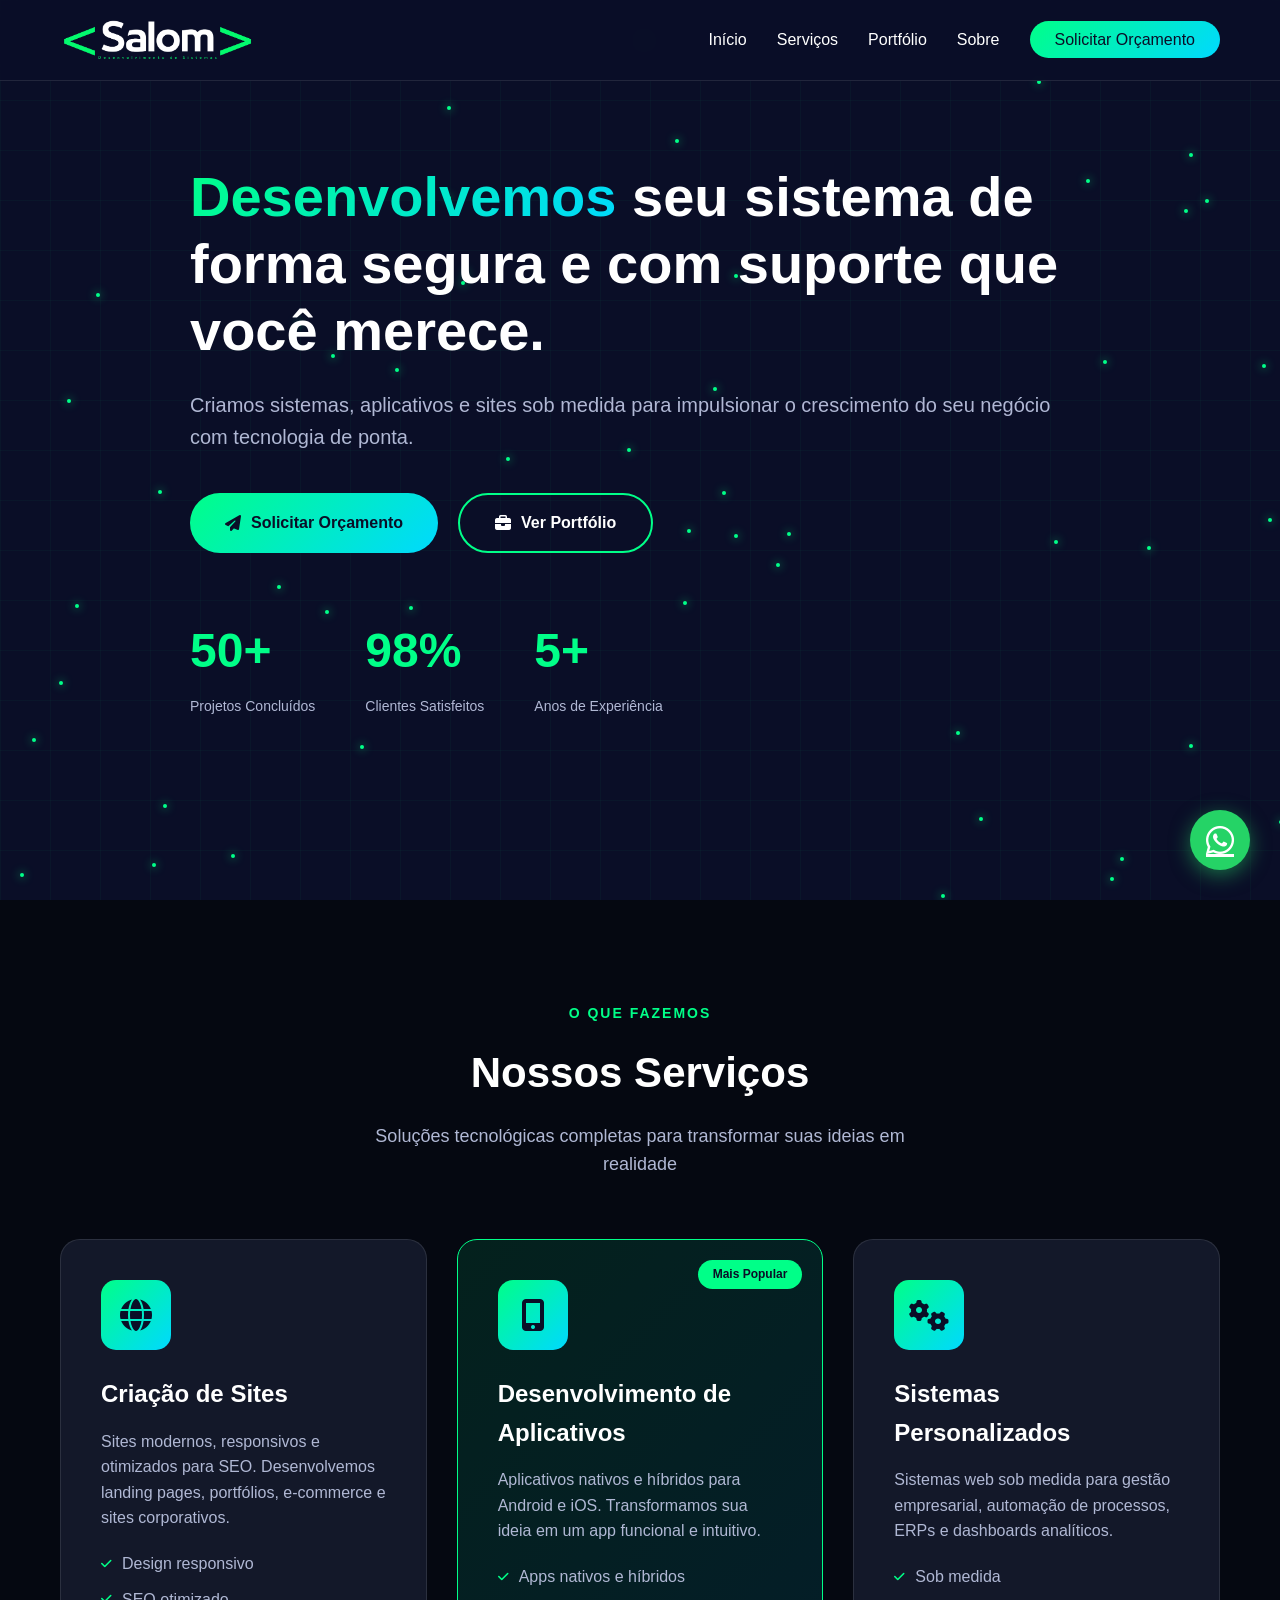
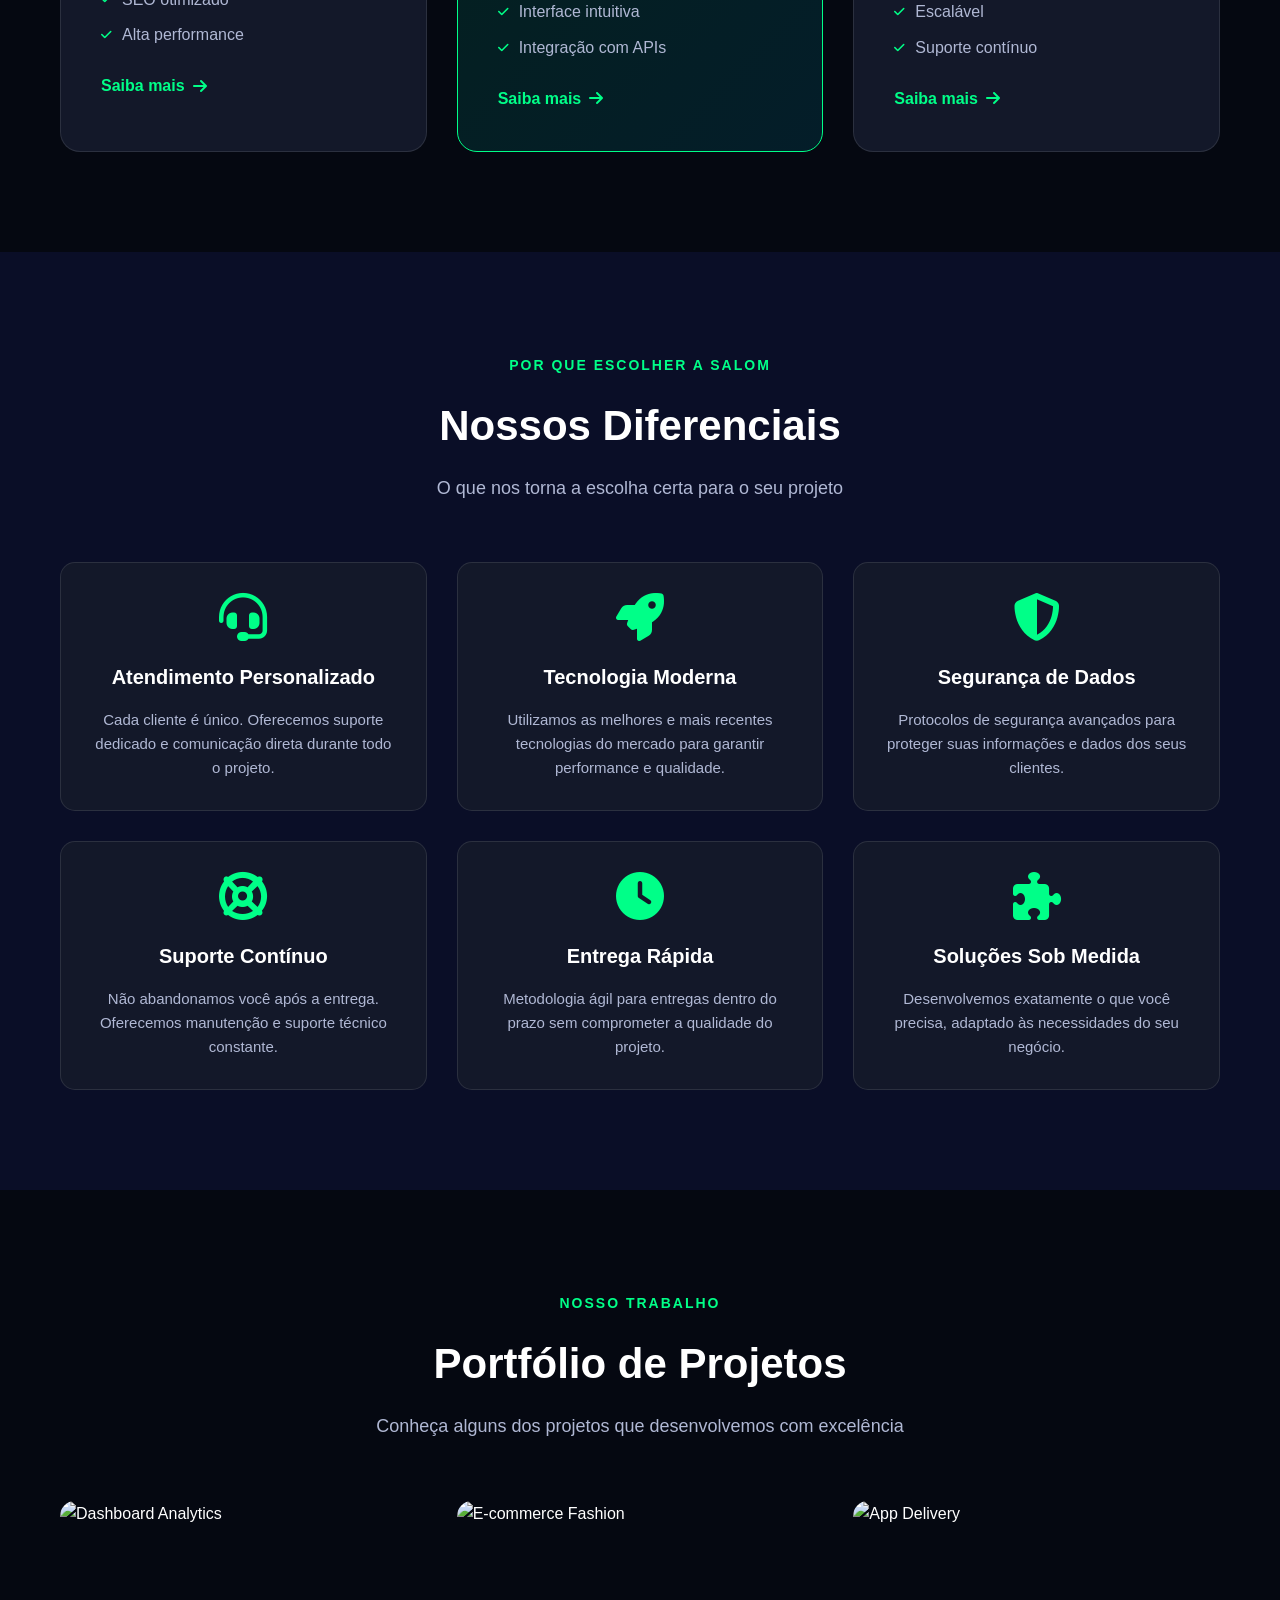
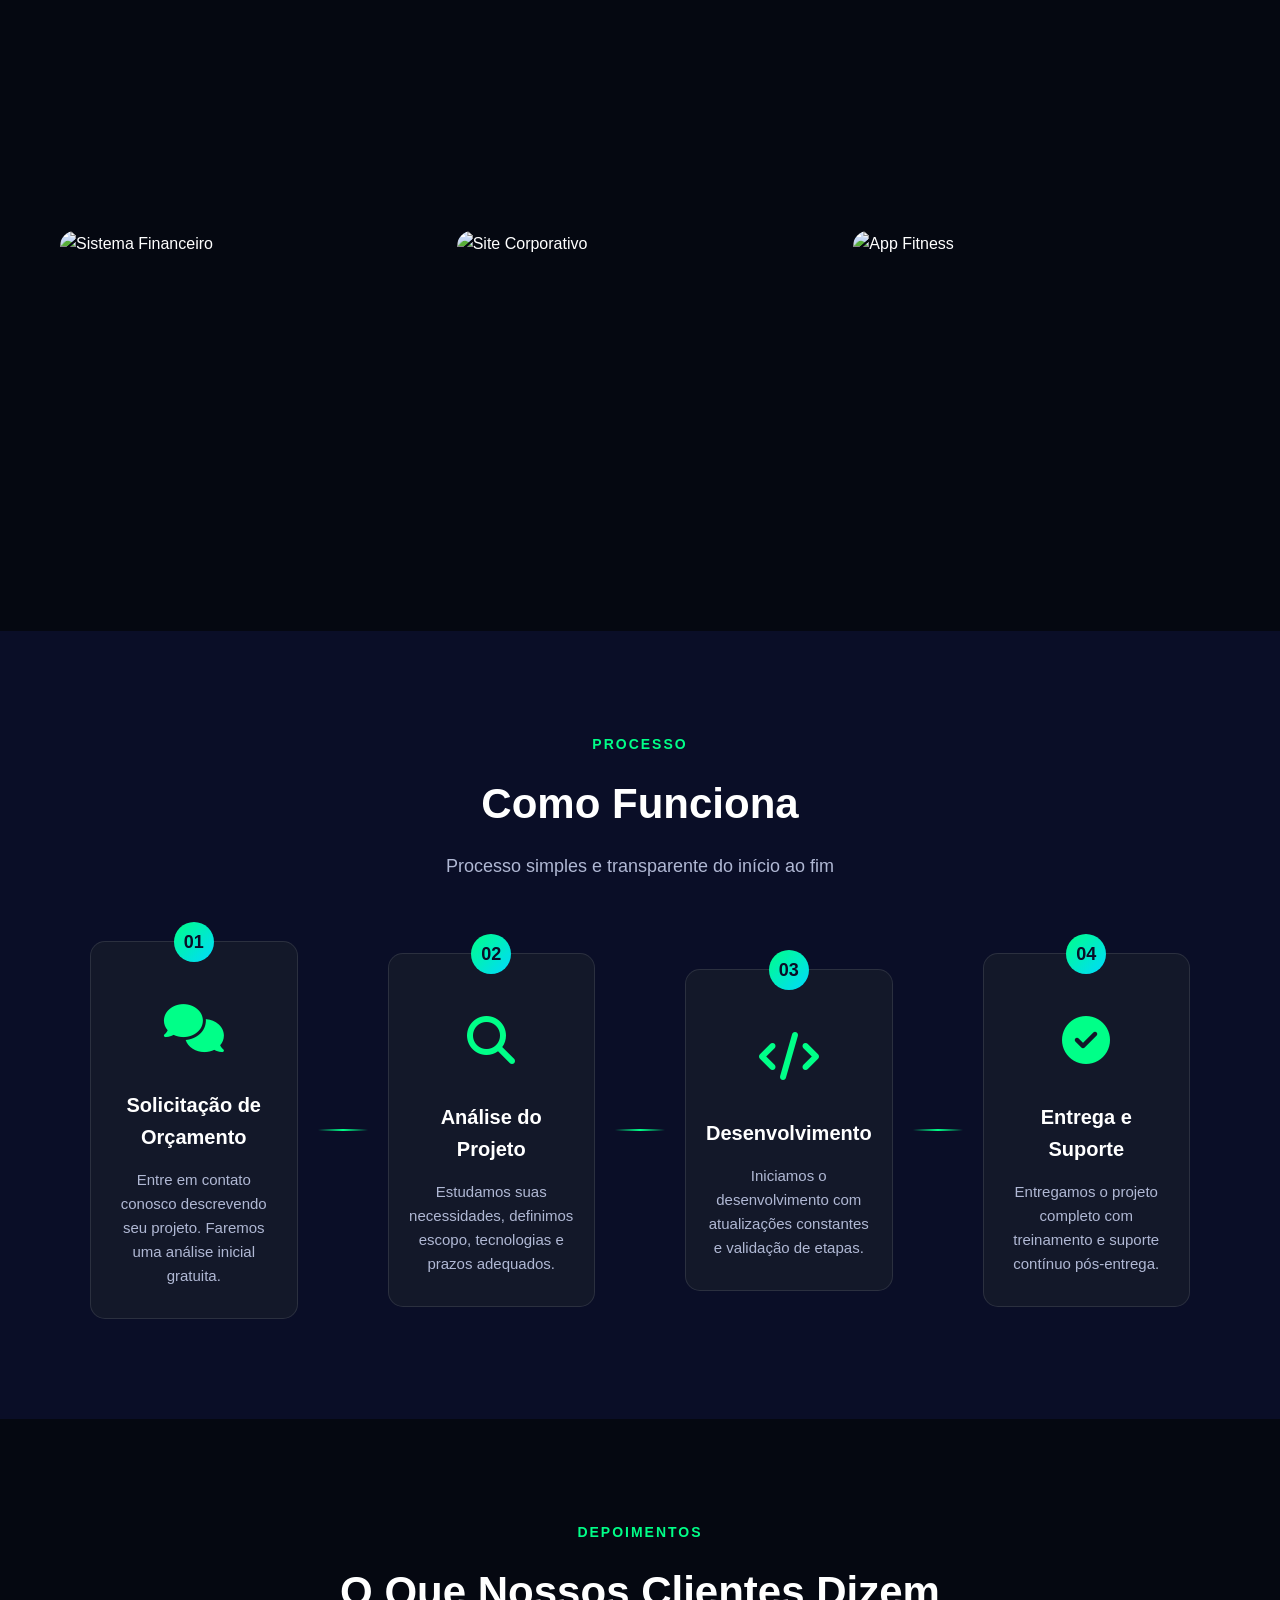
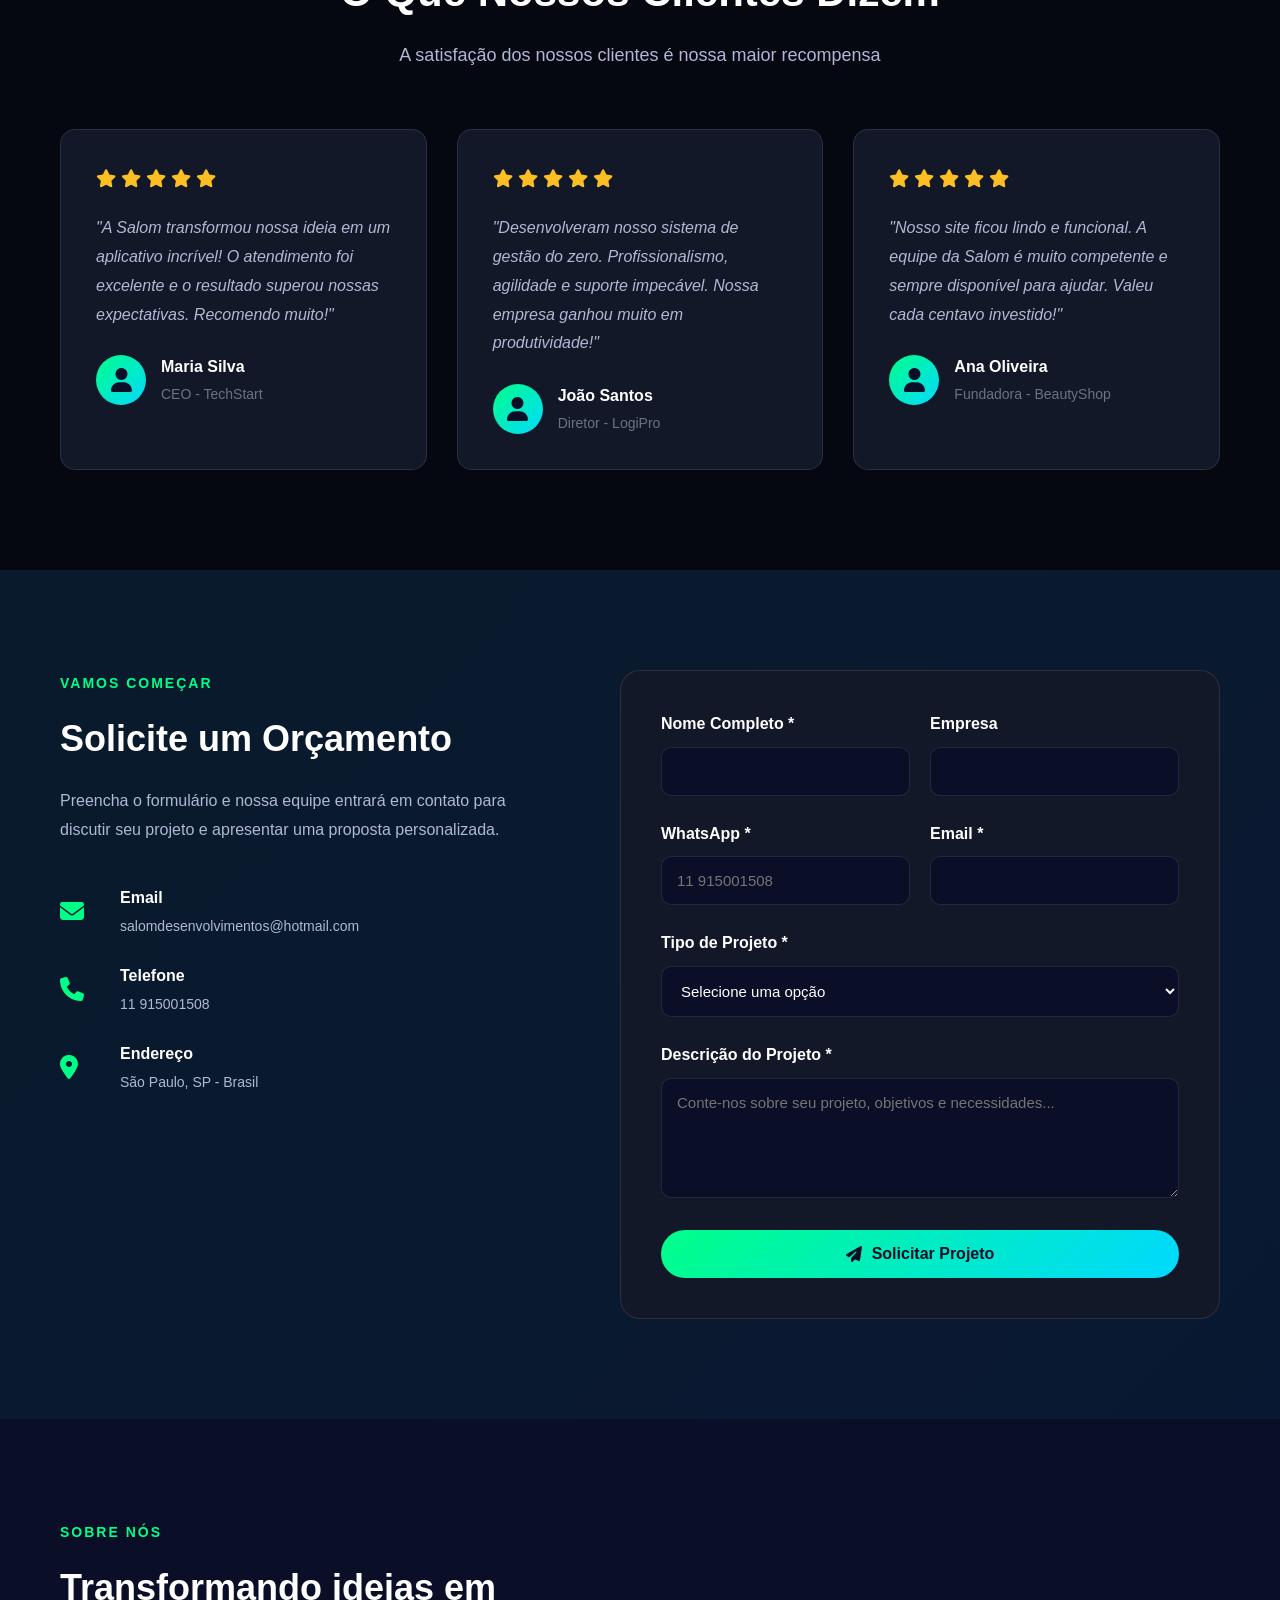
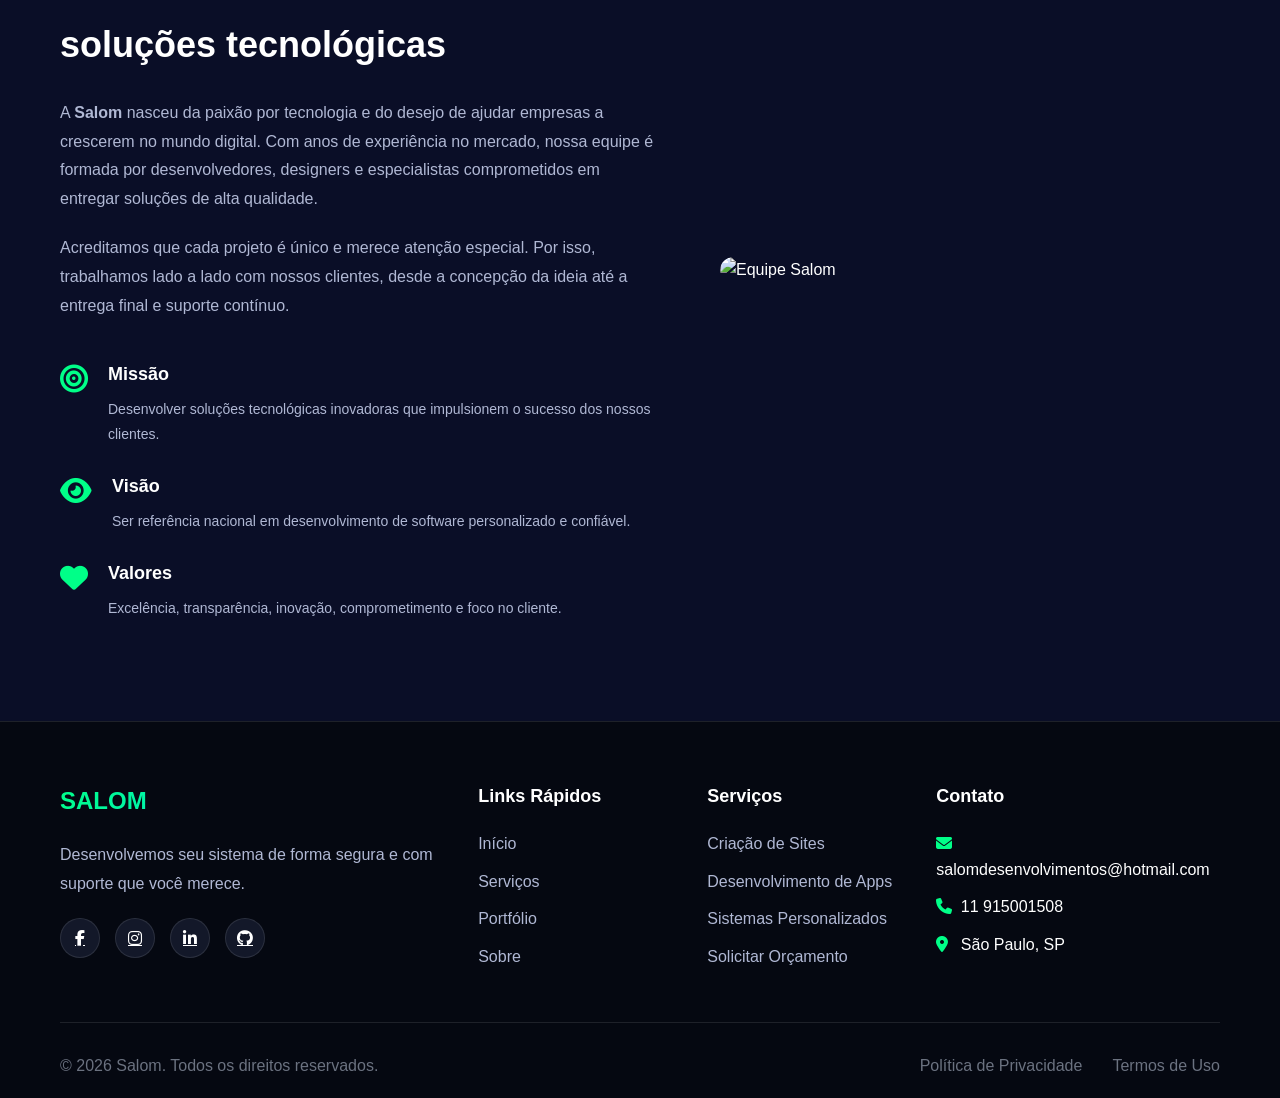
==== commit f14e47d6: "Atualiza contato: email e telefone" ====
--- a/index.html
+++ b/index.html
@@ -412,14 +412,14 @@
                             <i class="fas fa-envelope"></i>
                             <div>
                                 <h4>Email</h4>
-                                <p>contato@salom.com.br</p>
+                                <p>salomdesenvolvimentos@hotmail.com</p>
                             </div>
                         </div>
                         <div class="contact-item">
                             <i class="fas fa-phone"></i>
                             <div>
                                 <h4>Telefone</h4>
-                                <p>(11) 98765-4321</p>
+                                <p>11 915001508</p>
                             </div>
                         </div>
                         <div class="contact-item">
@@ -446,7 +446,7 @@
                         <div class="form-row">
                             <div class="form-group">
                                 <label for="whatsapp">WhatsApp *</label>
-                                <input type="tel" id="whatsapp" name="whatsapp" placeholder="(11) 98765-4321" required>
+                                <input type="tel" id="whatsapp" name="whatsapp" placeholder="11 915001508" required>
                             </div>
                             <div class="form-group">
                                 <label for="email">Email *</label>
@@ -563,8 +563,8 @@
                 <div class="footer-column">
                     <h4>Contato</h4>
                     <ul>
-                        <li><i class="fas fa-envelope"></i> contato@salom.com.br</li>
-                        <li><i class="fas fa-phone"></i> (11) 98765-4321</li>
+                        <li><i class="fas fa-envelope"></i> salomdesenvolvimentos@hotmail.com</li>
+                        <li><i class="fas fa-phone"></i> 11 915001508</li>
                         <li><i class="fas fa-map-marker-alt"></i> São Paulo, SP</li>
                     </ul>
                 </div>
@@ -580,7 +580,7 @@
     </footer>
 
     <!-- Botão WhatsApp Flutuante -->
-    <a href="https://wa.me/5511987654321?text=Olá!%20Gostaria%20de%20solicitar%20um%20orçamento." class="whatsapp-float" target="_blank" aria-label="WhatsApp">
+    <a href="https://wa.me/5511915001508?text=Olá!%20Gostaria%20de%20solicitar%20um%20orçamento." class="whatsapp-float" target="_blank" aria-label="WhatsApp">
         <i class="fab fa-whatsapp"></i>
     </a>
 
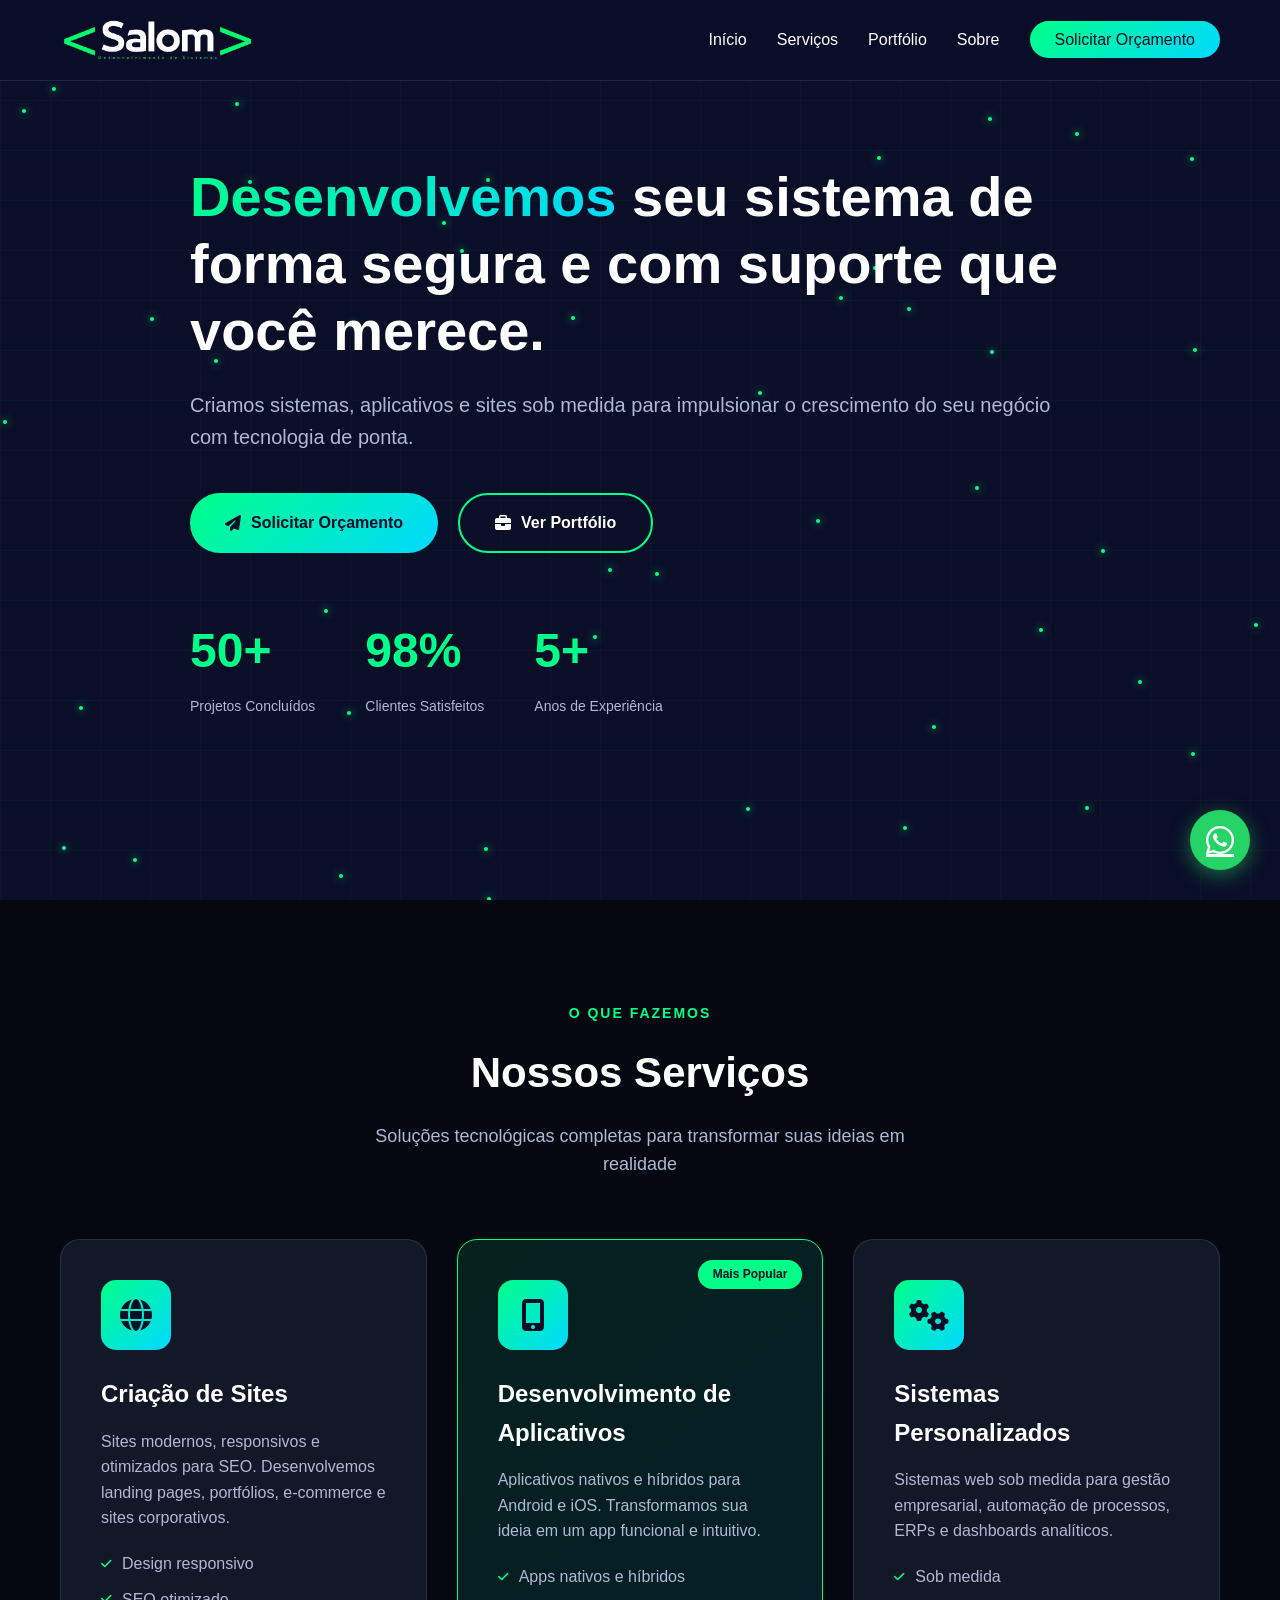
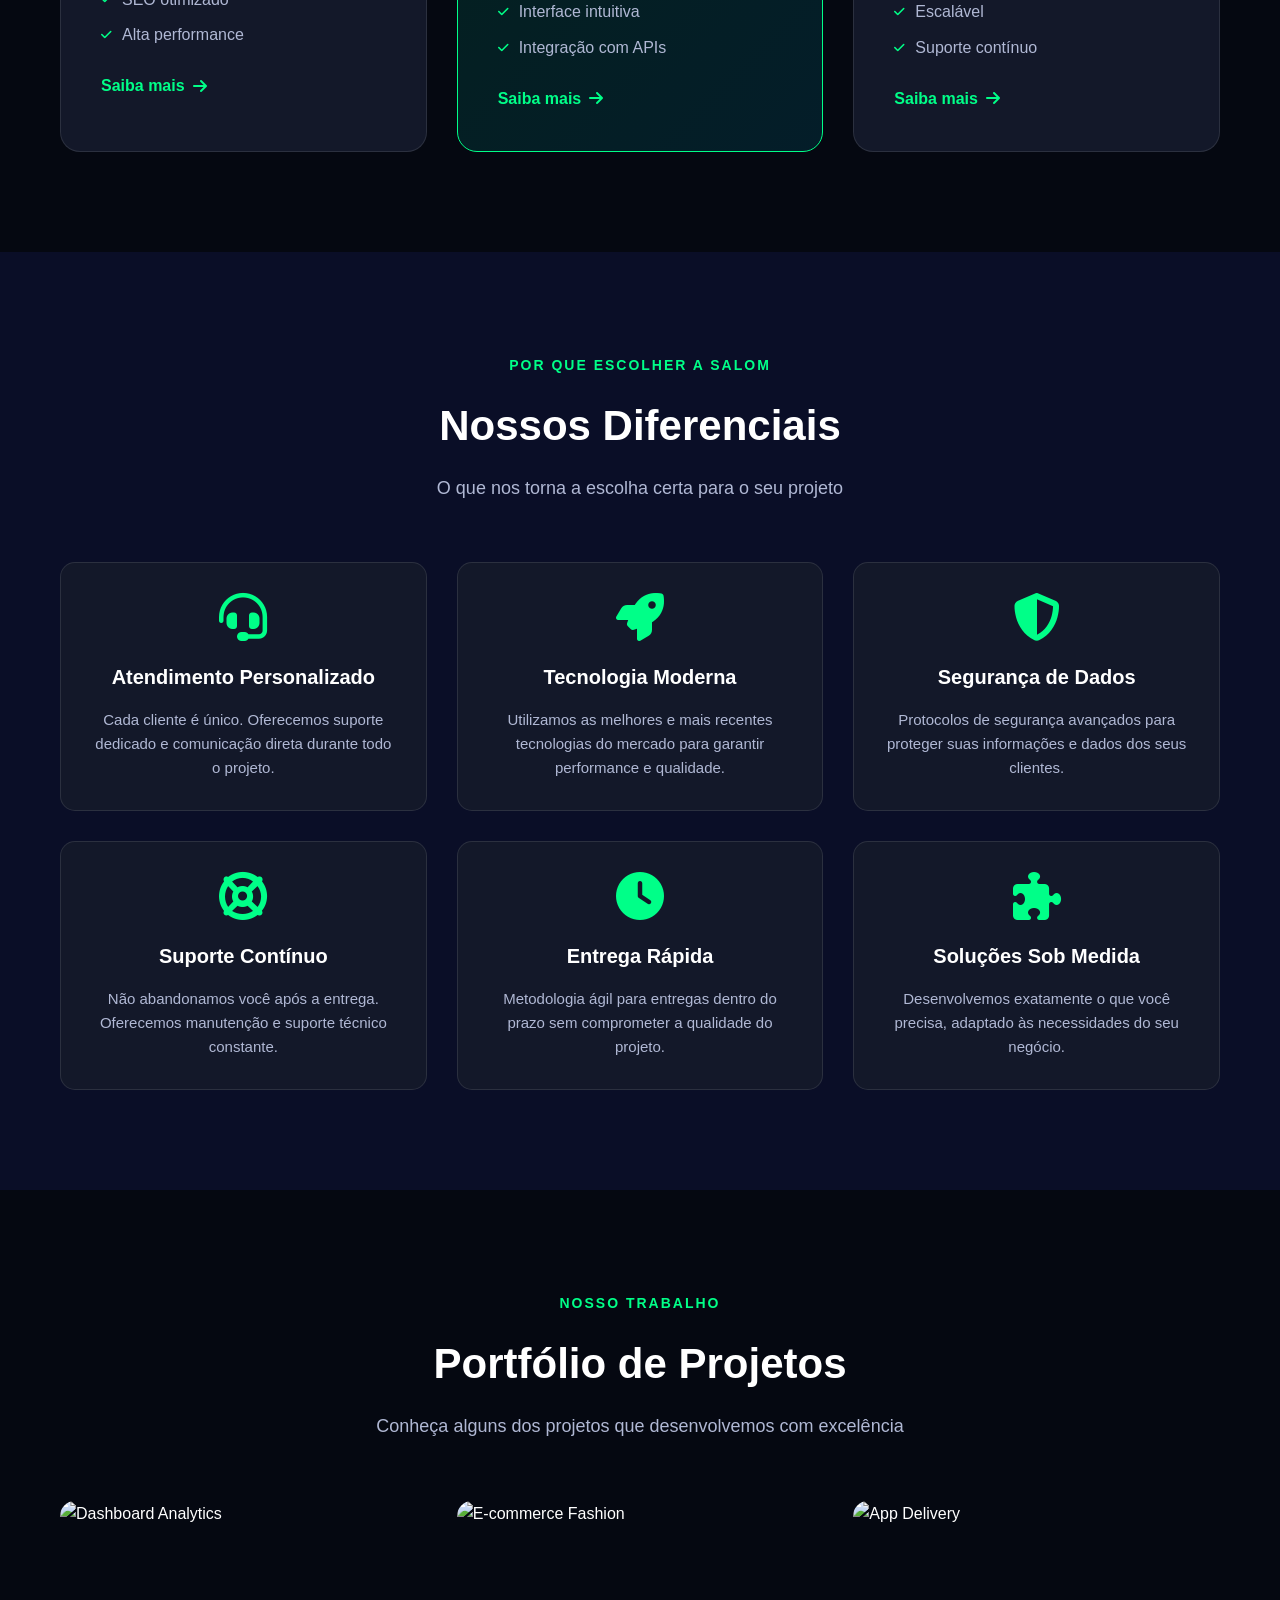
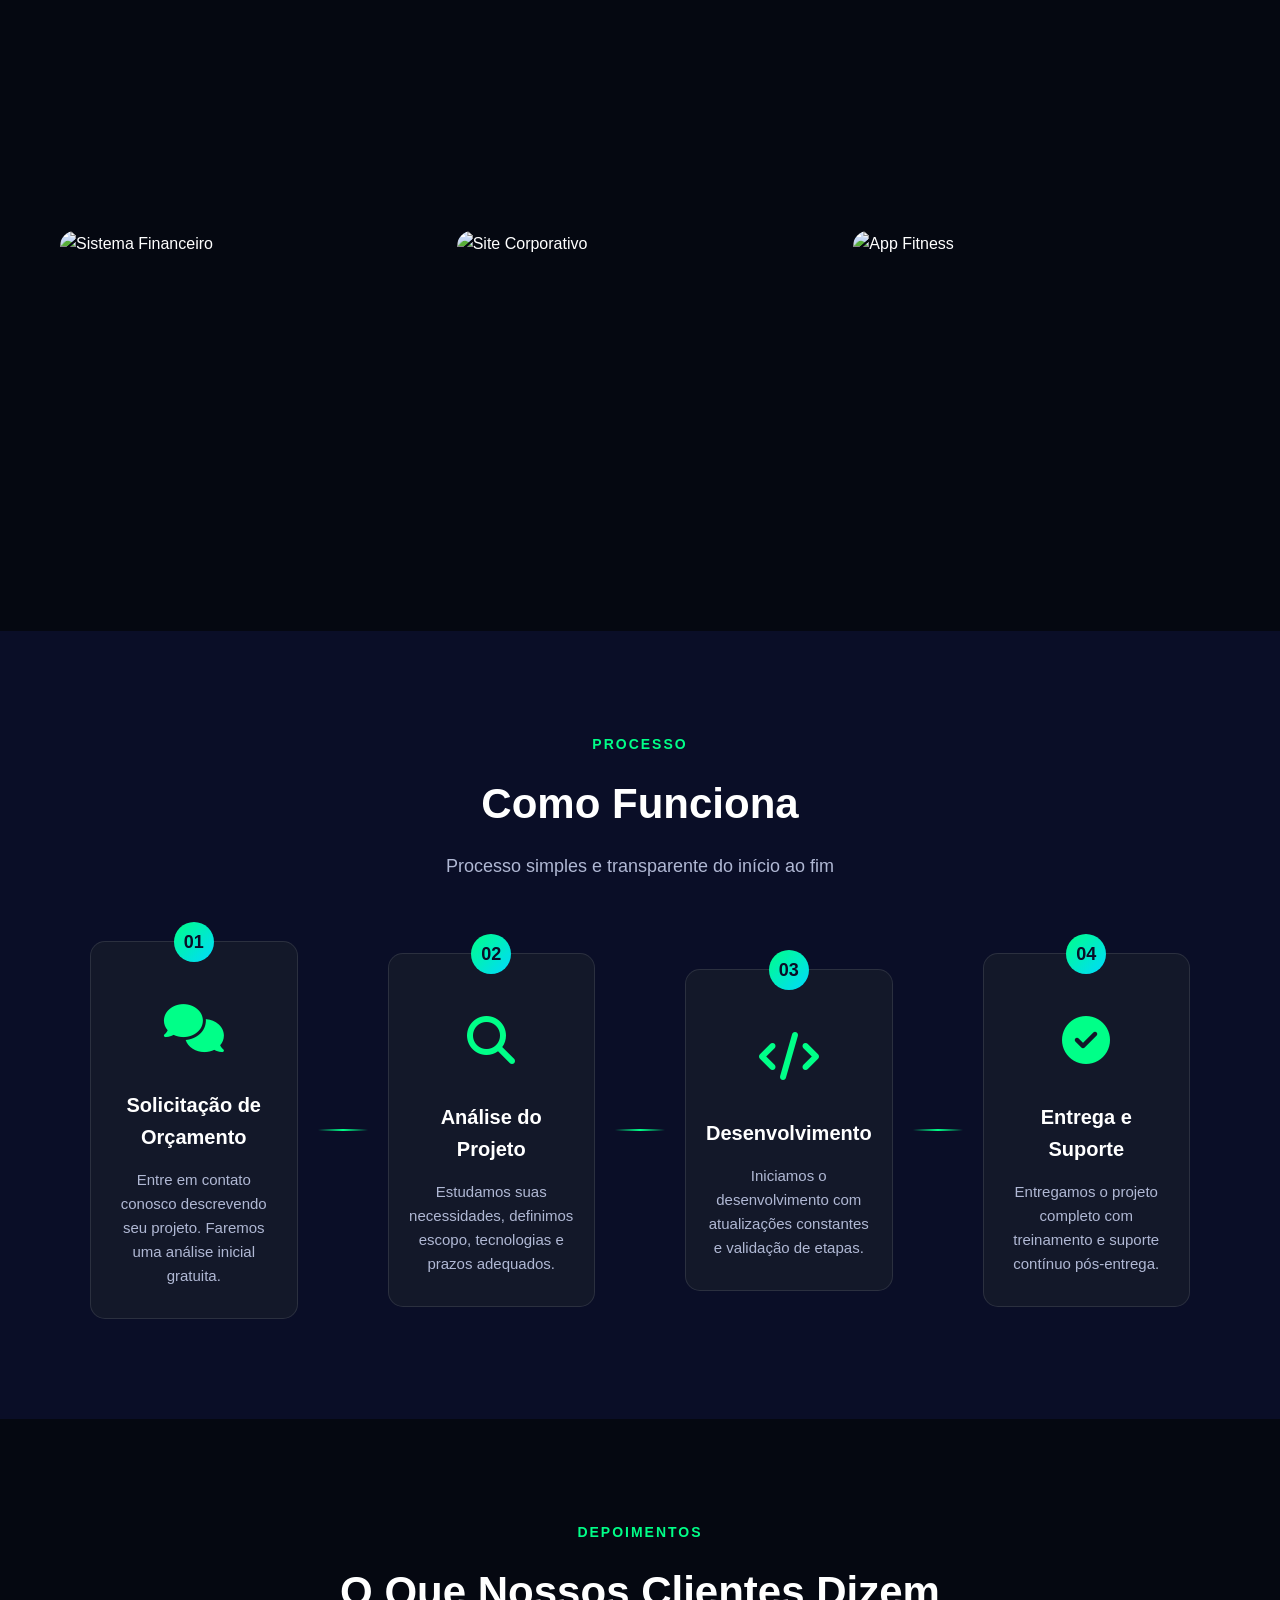
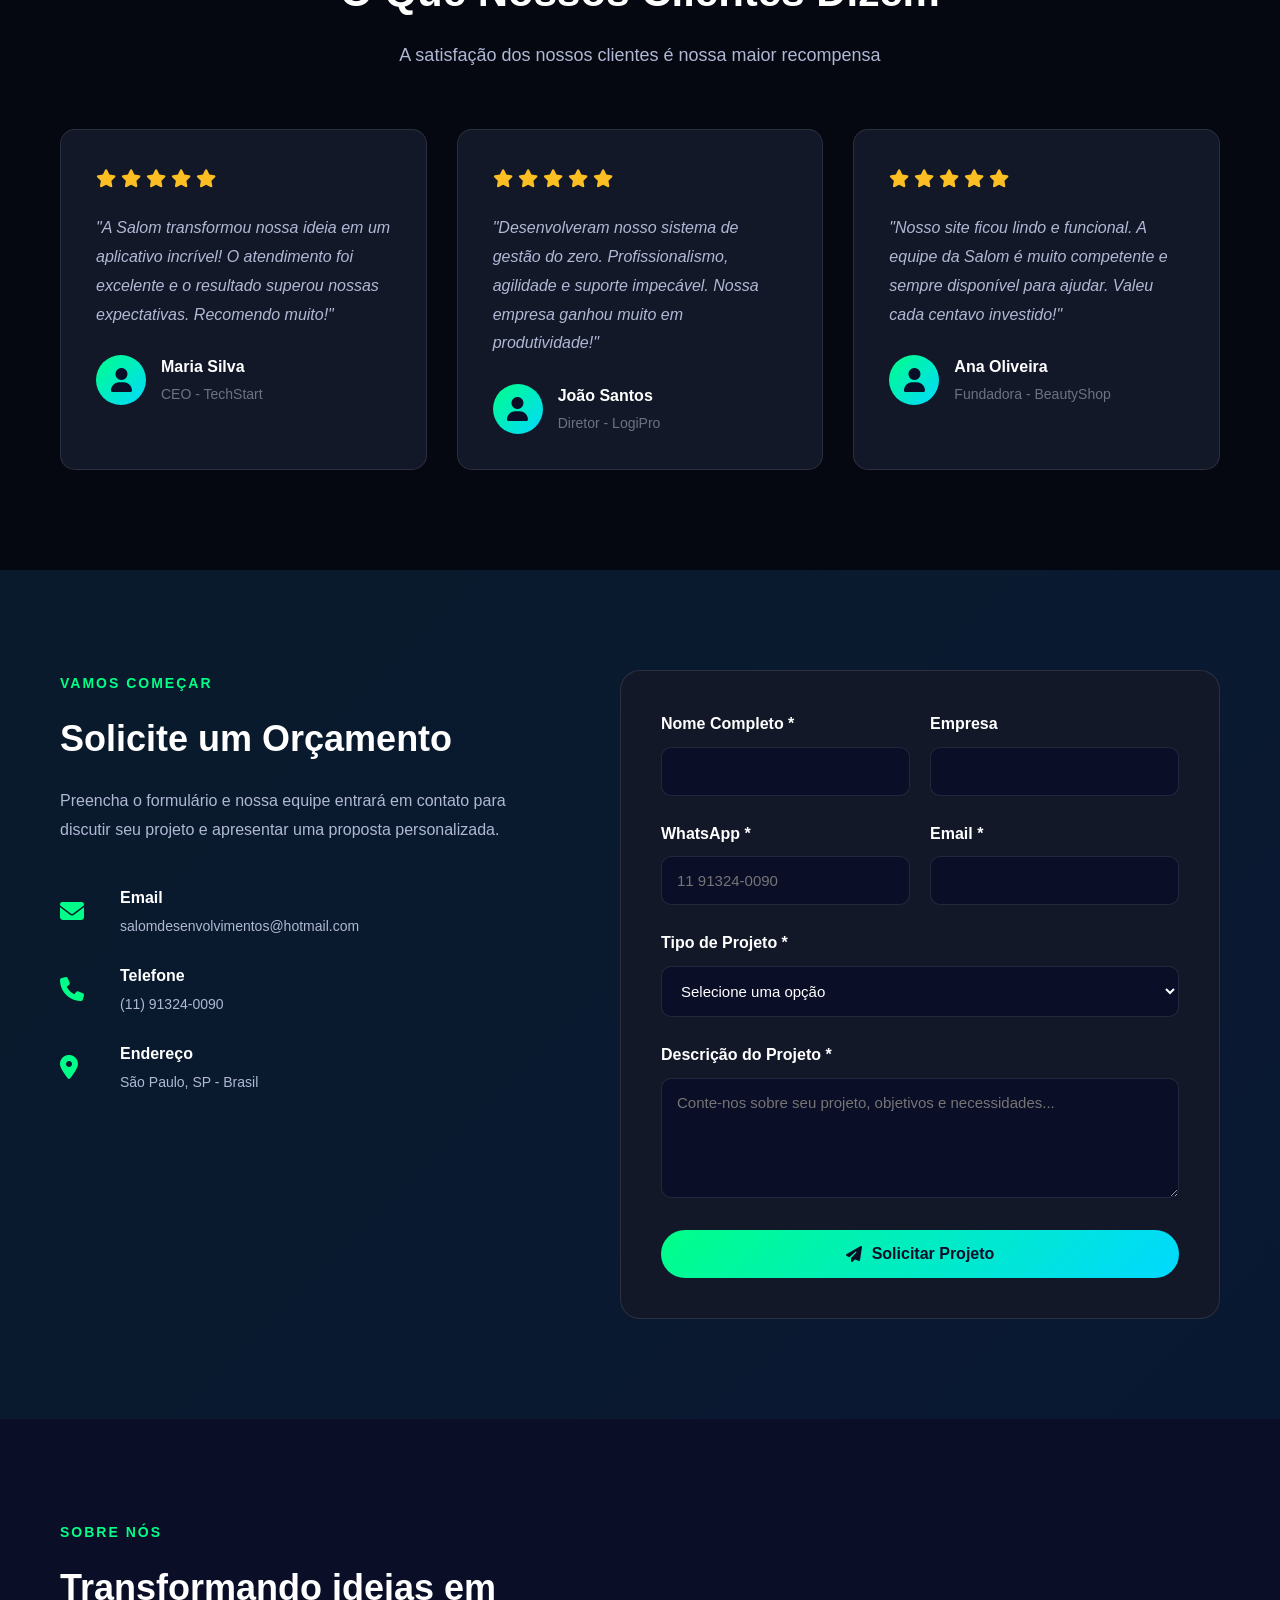
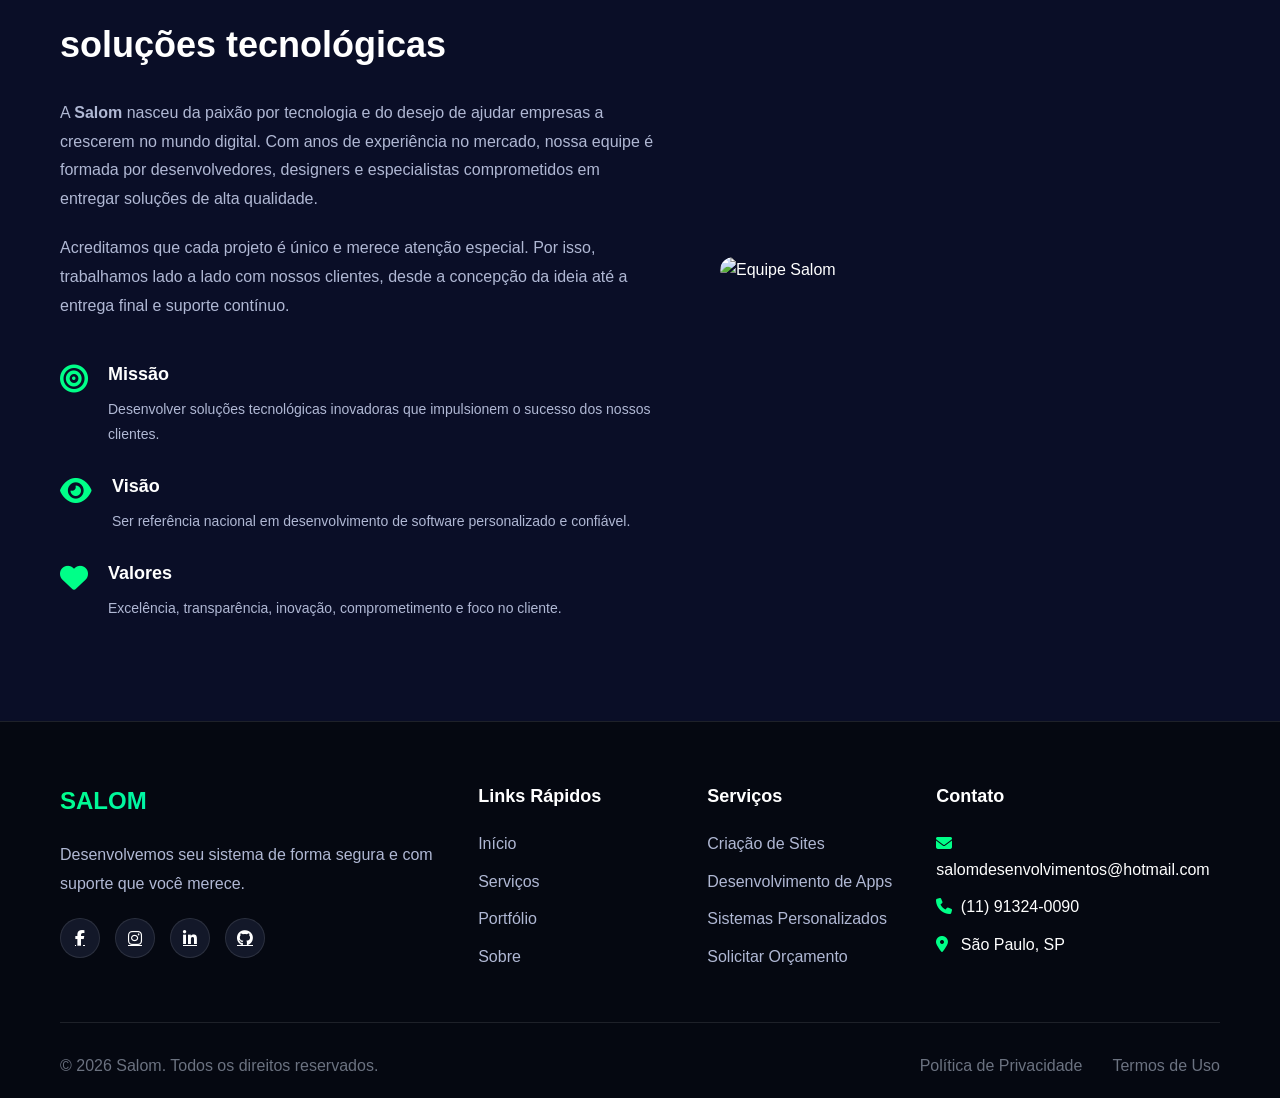
==== commit 4c6c85f3: "Atualiza contato: define WhatsApp 11913240090 e atualiza site" ====
--- a/index.html
+++ b/index.html
@@ -419,7 +419,7 @@
                             <i class="fas fa-phone"></i>
                             <div>
                                 <h4>Telefone</h4>
-                                <p>11 915001508</p>
+                                <p>(11) 91324-0090</p>
                             </div>
                         </div>
                         <div class="contact-item">
@@ -446,7 +446,7 @@
                         <div class="form-row">
                             <div class="form-group">
                                 <label for="whatsapp">WhatsApp *</label>
-                                <input type="tel" id="whatsapp" name="whatsapp" placeholder="11 915001508" required>
+                                <input type="tel" id="whatsapp" name="whatsapp" placeholder="11 91324-0090" required>
                             </div>
                             <div class="form-group">
                                 <label for="email">Email *</label>
@@ -564,7 +564,7 @@
                     <h4>Contato</h4>
                     <ul>
                         <li><i class="fas fa-envelope"></i> salomdesenvolvimentos@hotmail.com</li>
-                        <li><i class="fas fa-phone"></i> 11 915001508</li>
+                        <li><i class="fas fa-phone"></i> (11) 91324-0090</li>
                         <li><i class="fas fa-map-marker-alt"></i> São Paulo, SP</li>
                     </ul>
                 </div>
@@ -580,7 +580,7 @@
     </footer>
 
     <!-- Botão WhatsApp Flutuante -->
-    <a href="https://wa.me/5511915001508?text=Olá!%20Gostaria%20de%20solicitar%20um%20orçamento." class="whatsapp-float" target="_blank" aria-label="WhatsApp">
+    <a href="https://wa.me/5511913240090?text=Olá!%20Gostaria%20de%20solicitar%20um%20orçamento." class="whatsapp-float" target="_blank" aria-label="WhatsApp">
         <i class="fab fa-whatsapp"></i>
     </a>
 
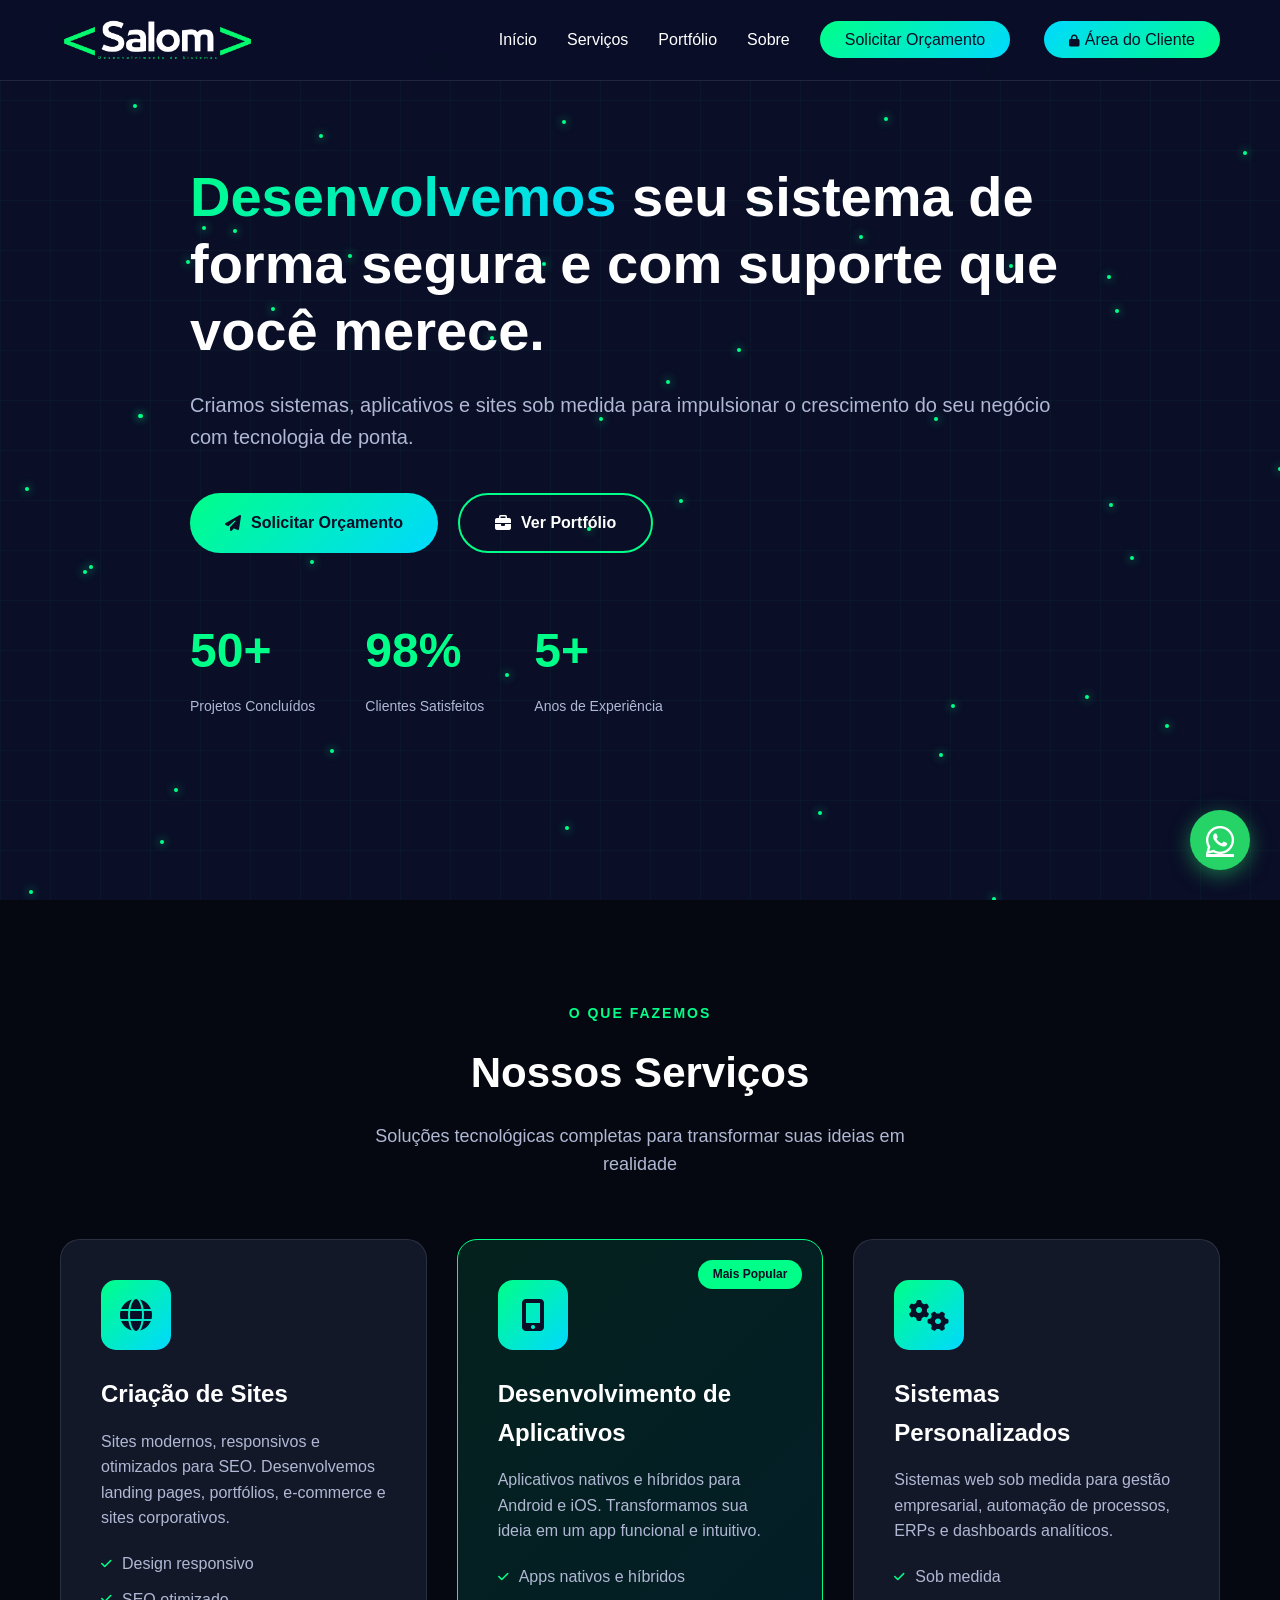
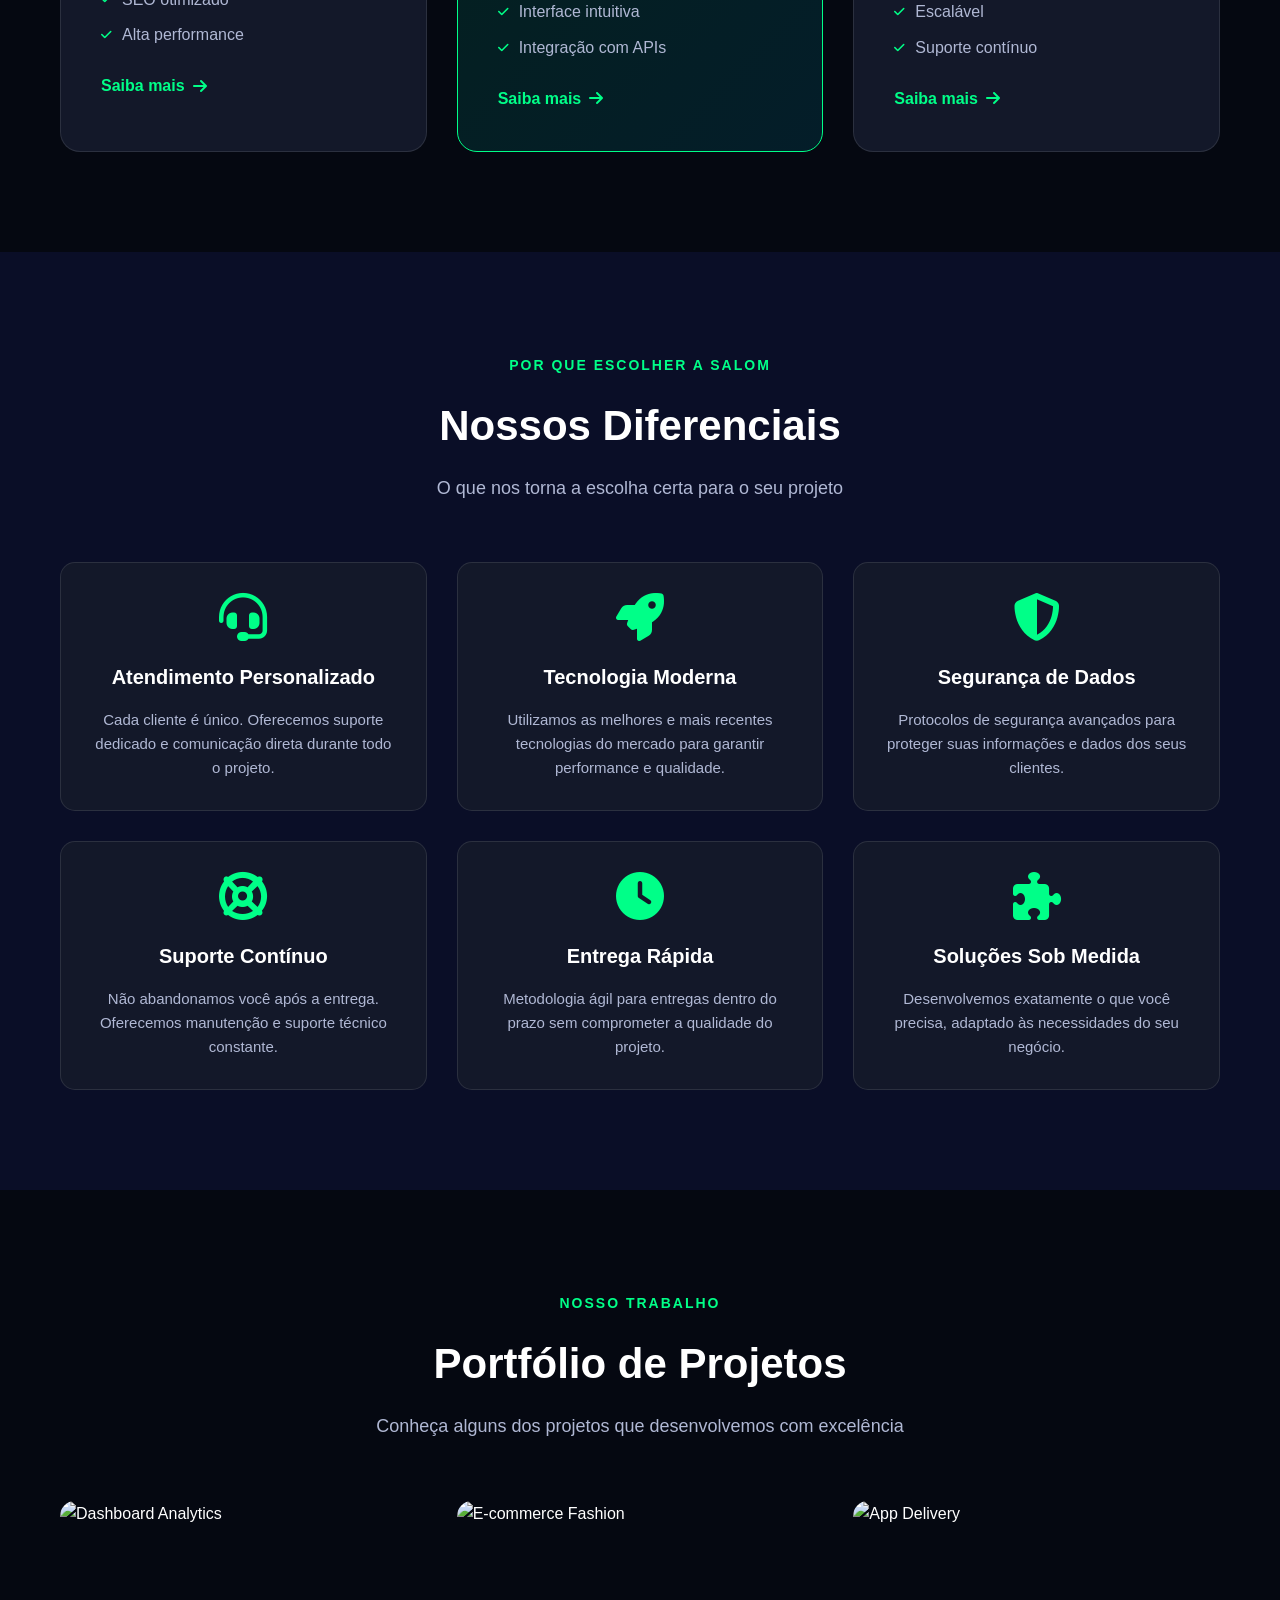
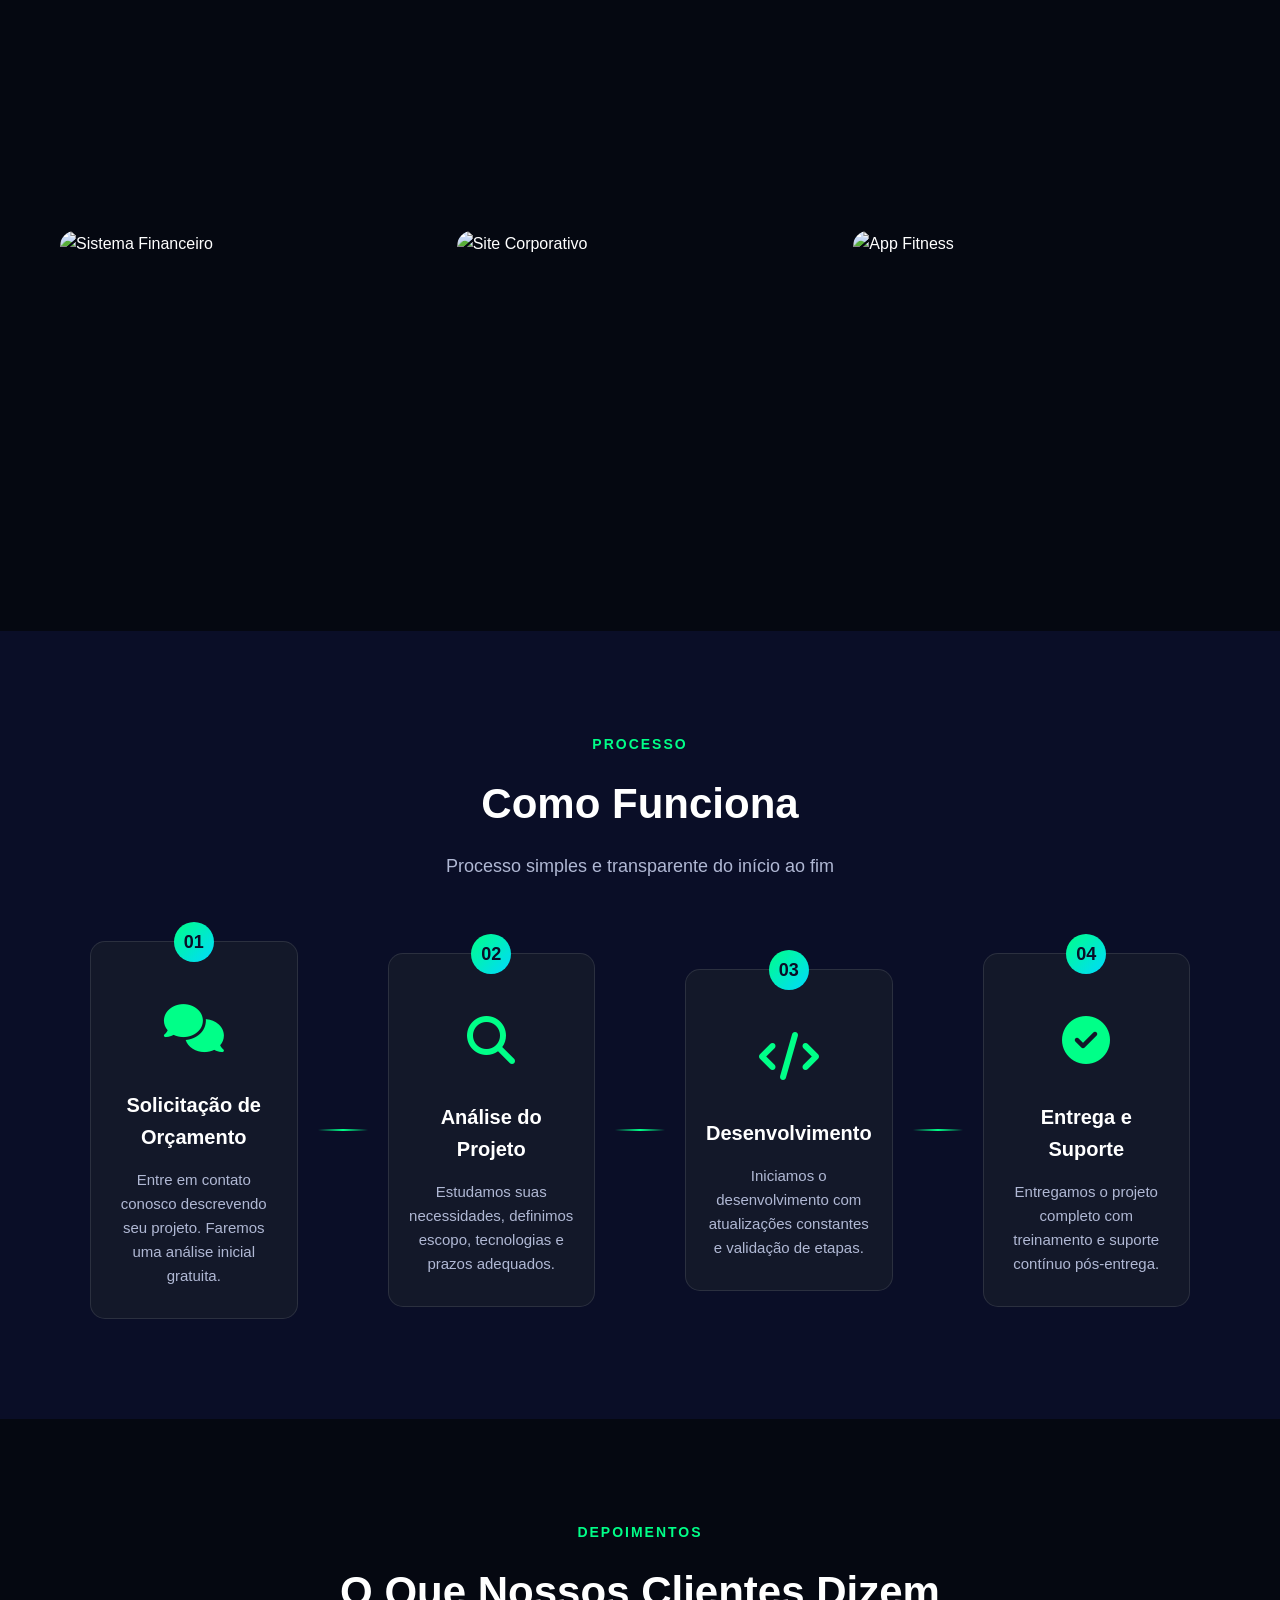
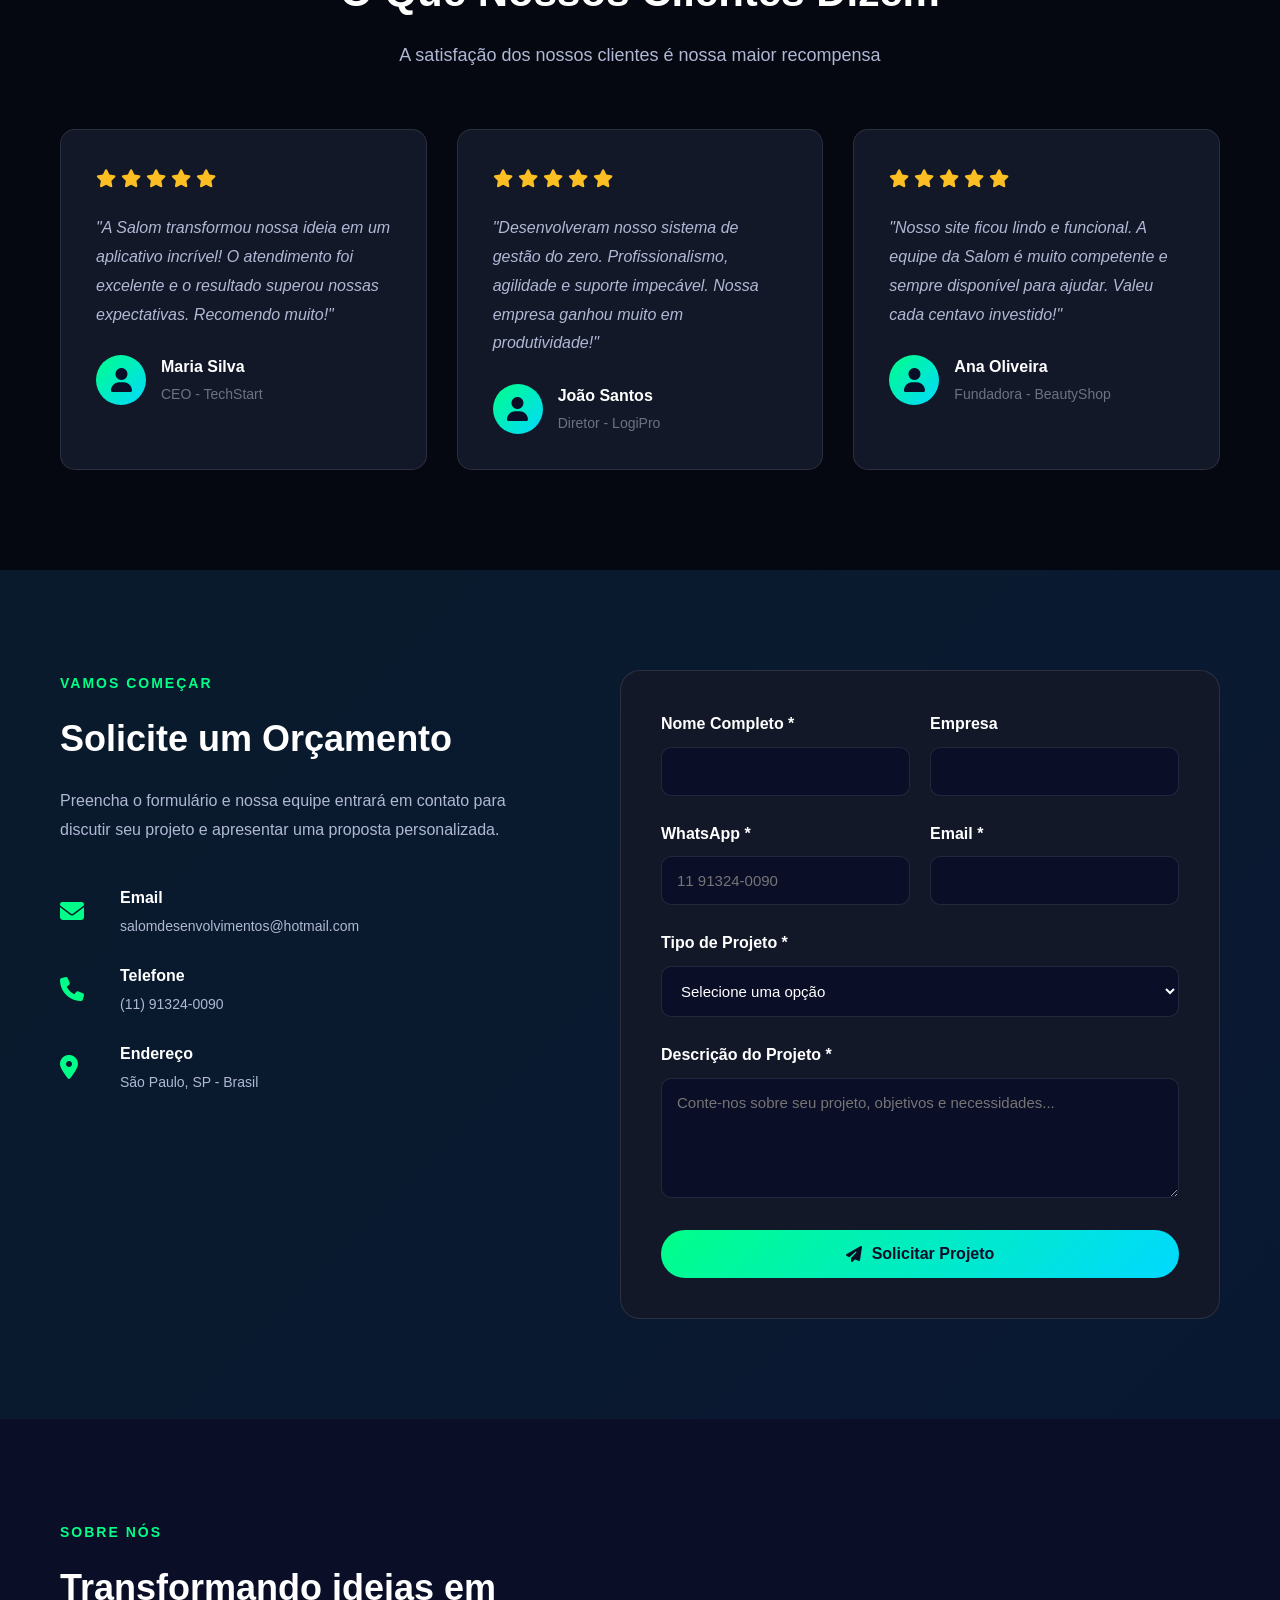
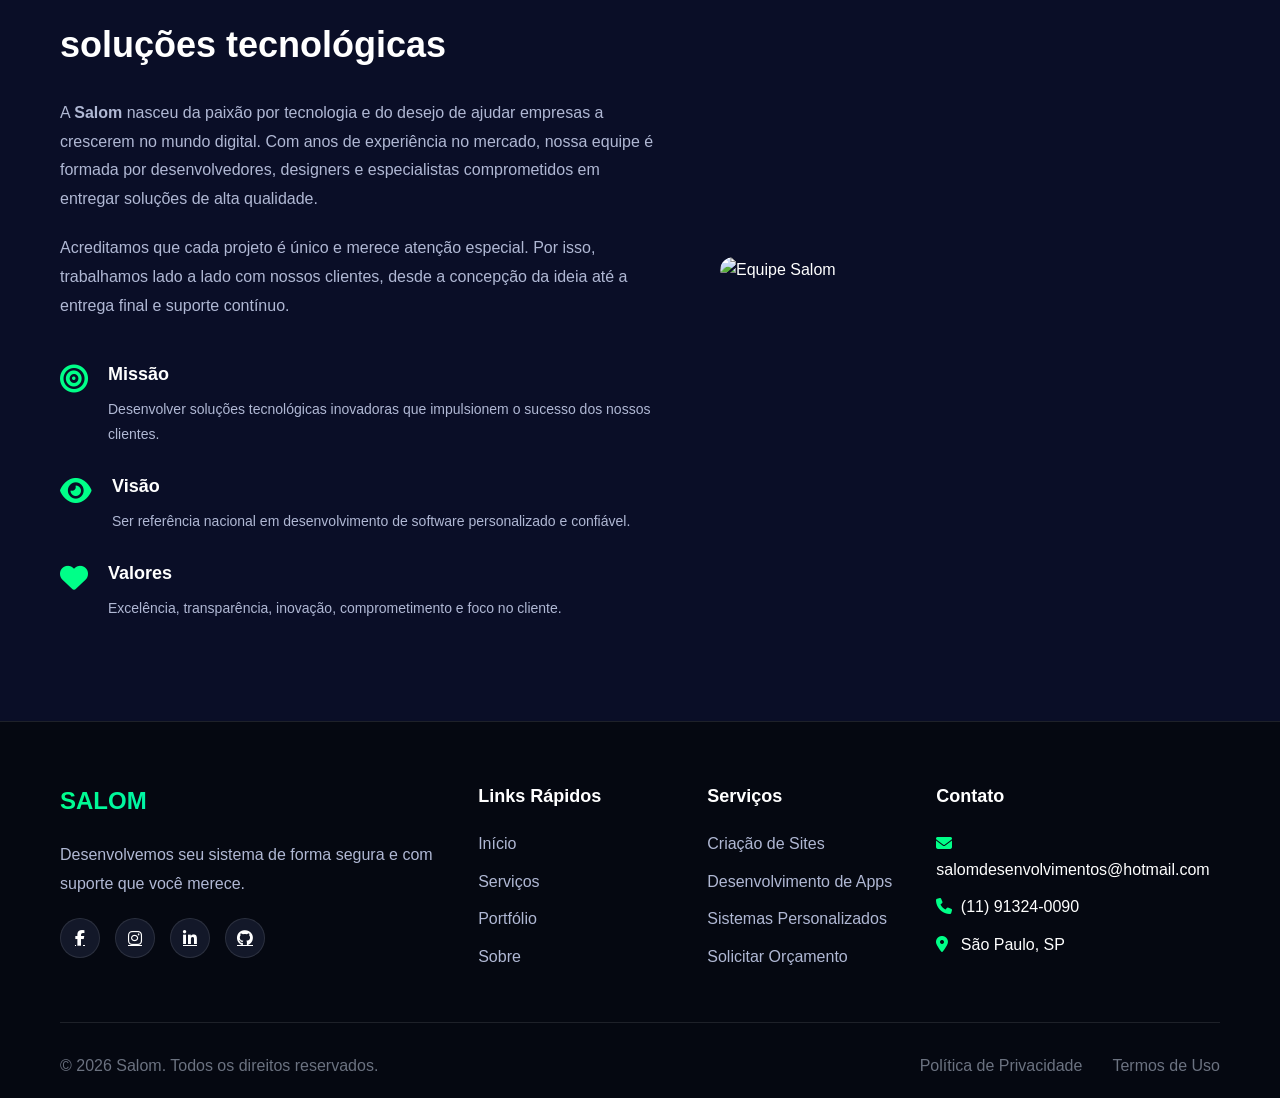
==== commit a03458bc: "feat: portal de gestão Salom com autenticação Supabase - Adiciona app.html, app.css, app.js (SPA com" ====
--- a/index.html
+++ b/index.html
@@ -25,6 +25,7 @@
                     <li><a href="#portfolio">Portfólio</a></li>
                     <li><a href="#sobre">Sobre</a></li>
                     <li><a href="#orcamento" class="btn-nav">Solicitar Orçamento</a></li>
+                    <li><a href="app.html" class="btn-nav" style="background:linear-gradient(135deg,#00d9ff,#00ff88);margin-left:4px"><i class="fas fa-lock" style="font-size:12px"></i> Área do Cliente</a></li>
                 </ul>
                 <div class="hamburger" id="hamburger">
                     <span></span>
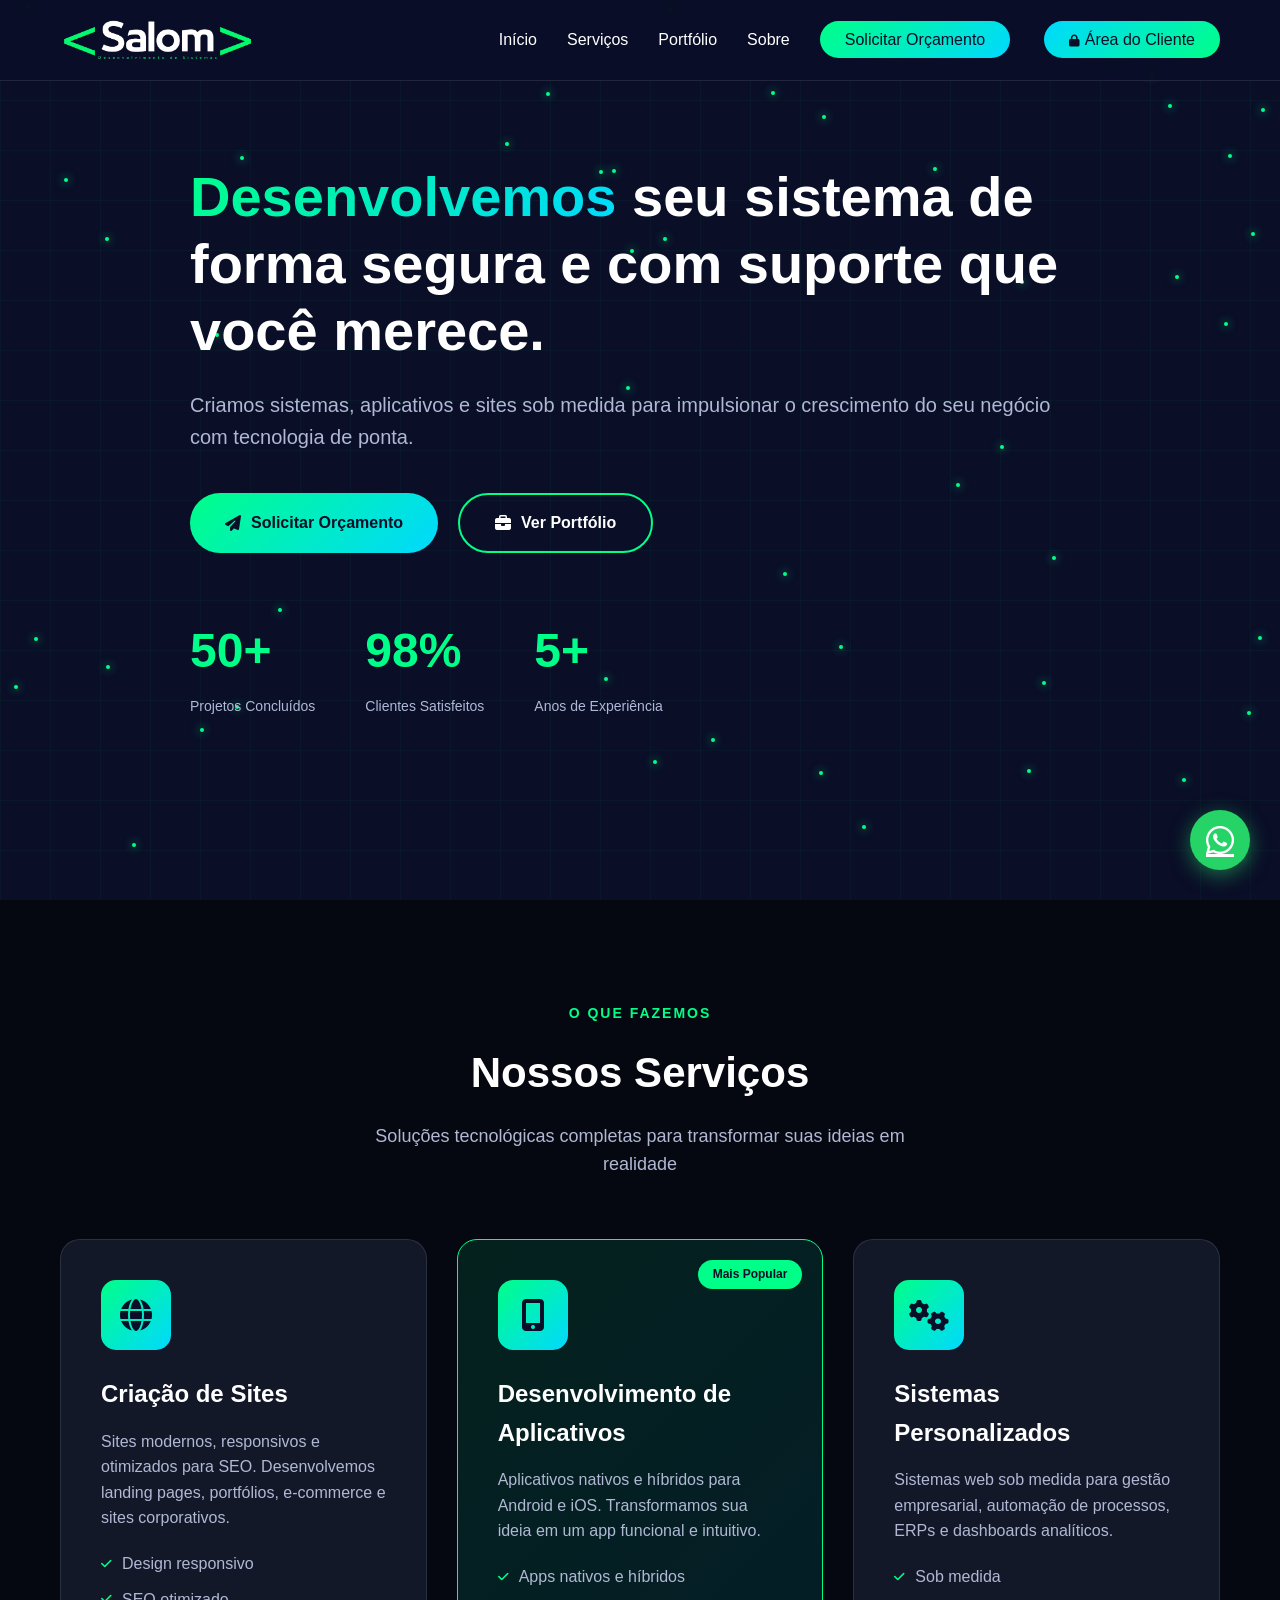
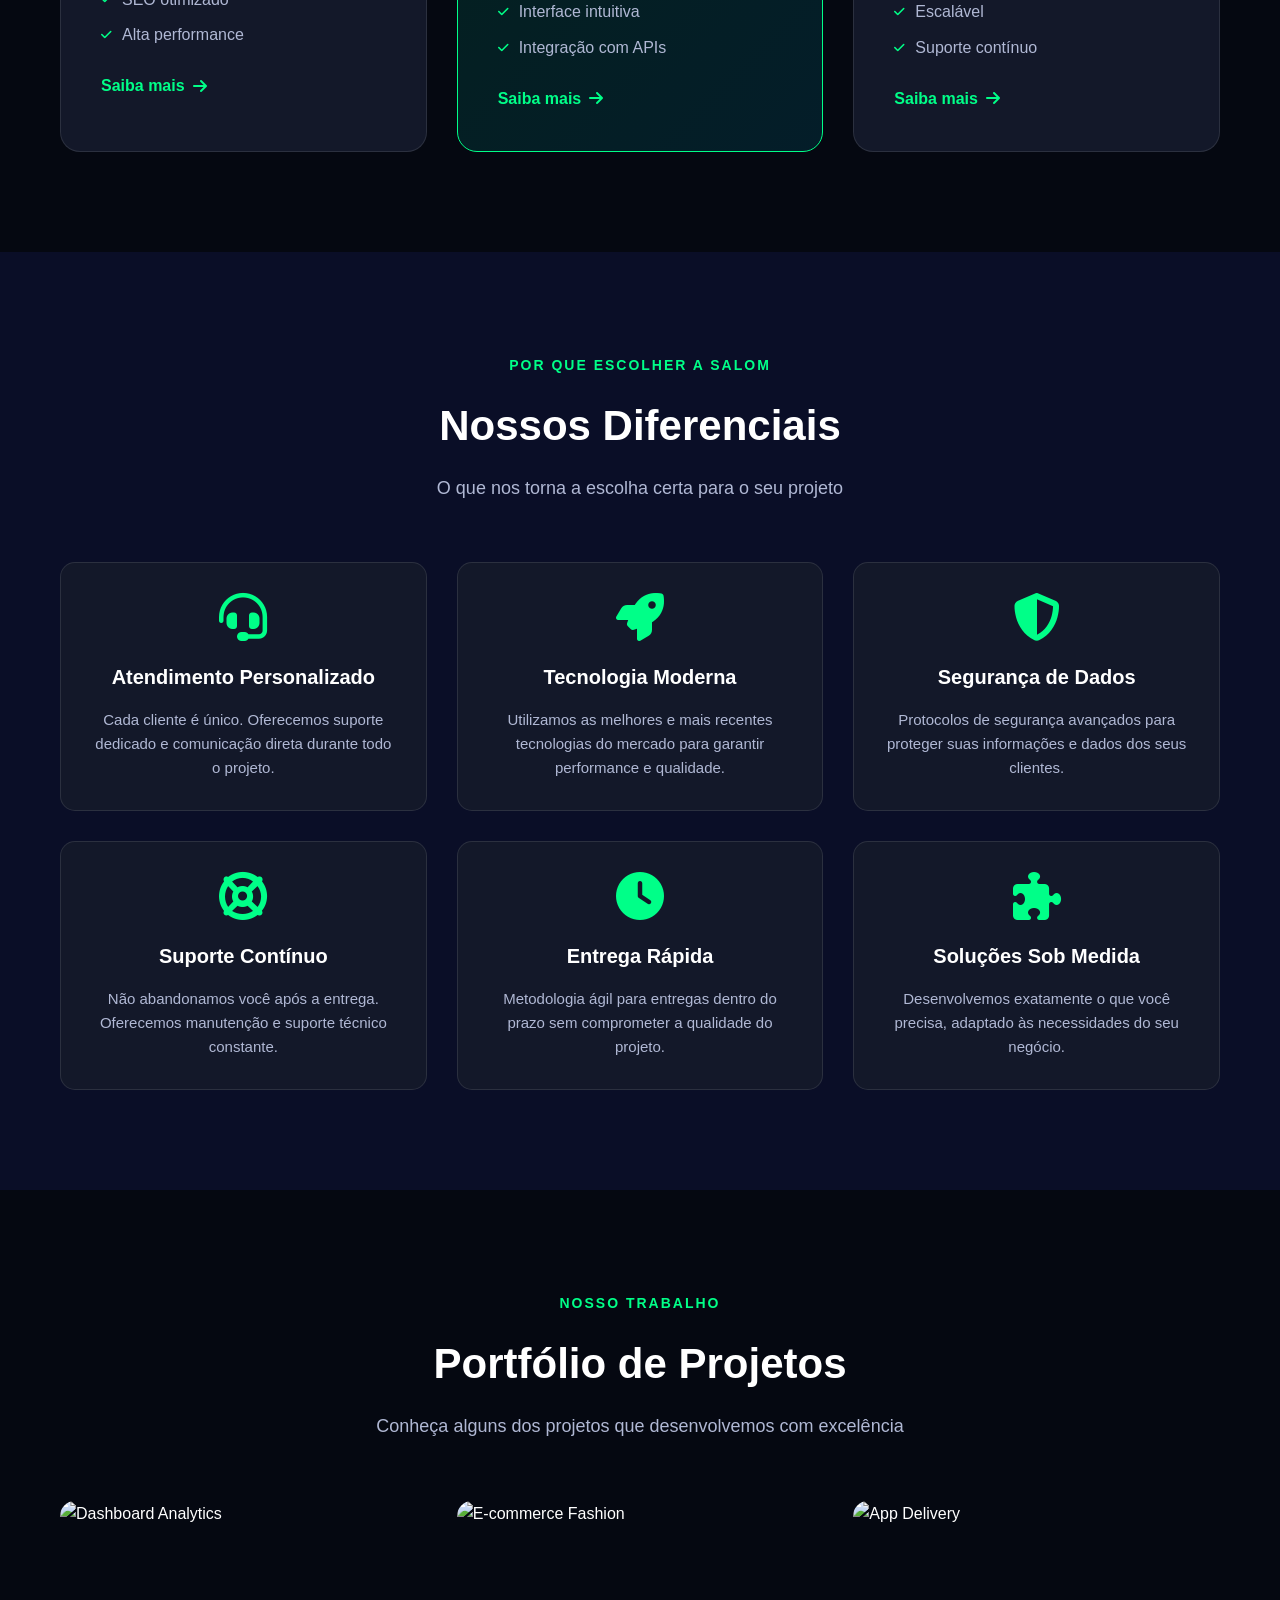
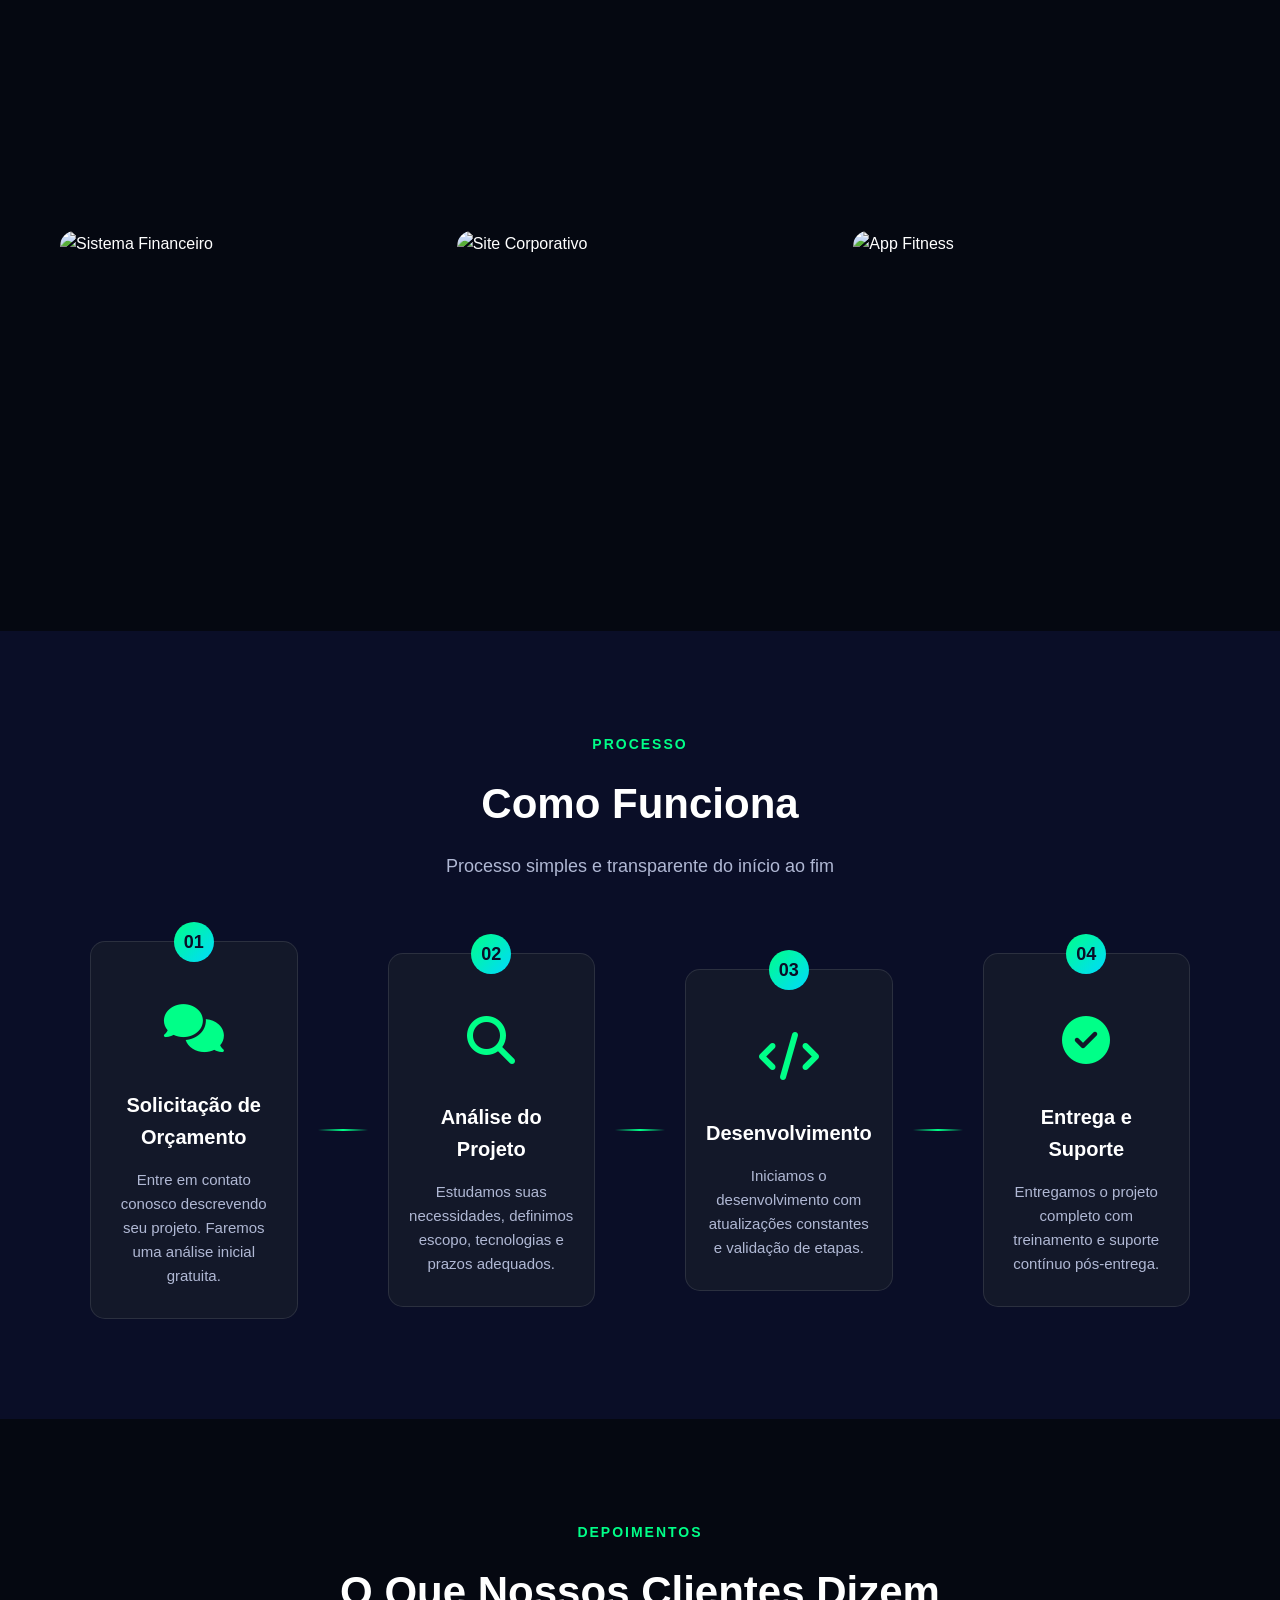
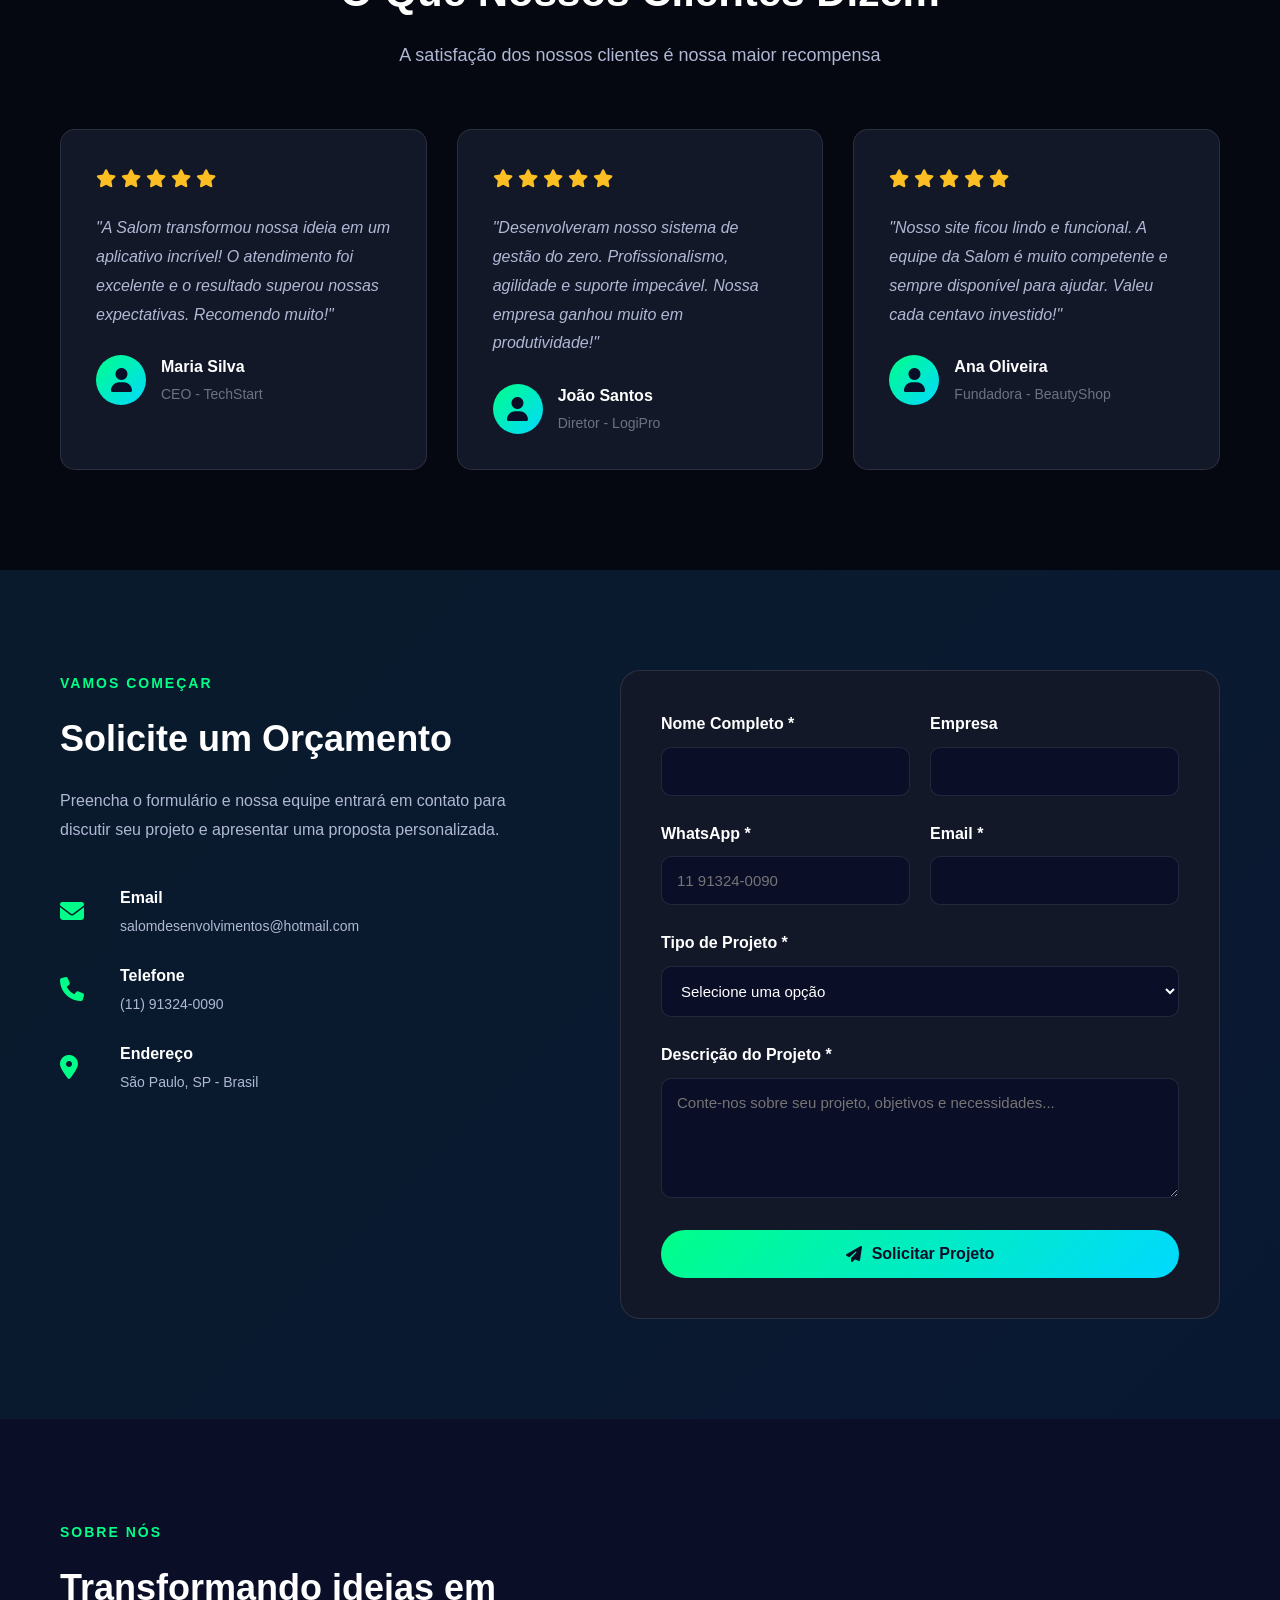
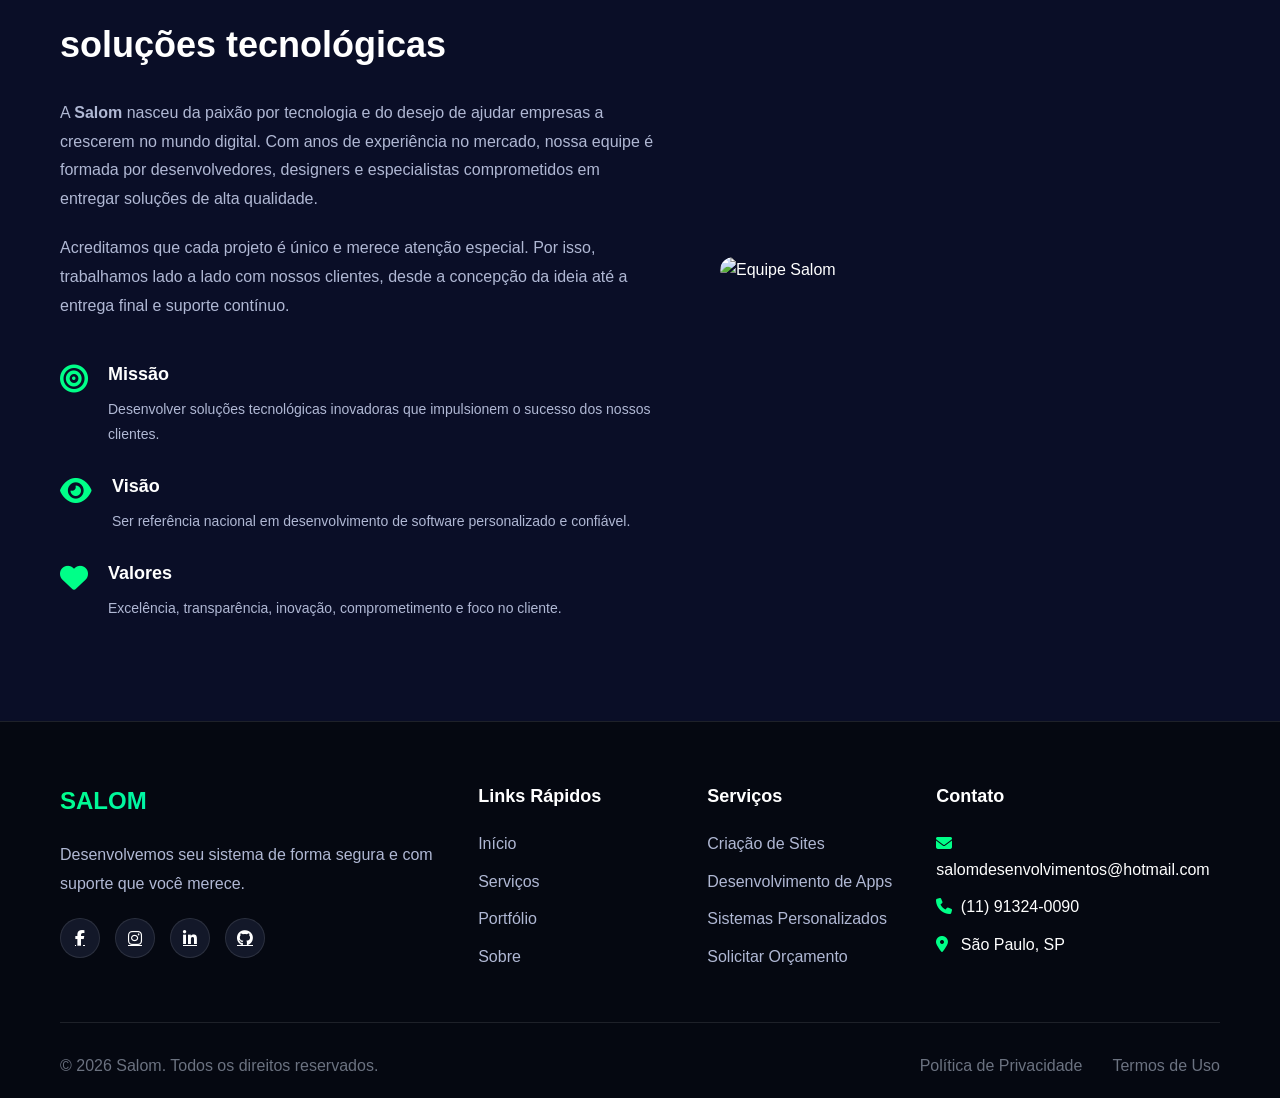
==== commit 41934bfc: "feat: tela de orcamentos - salva no DB, mensagem de sucesso no site, tela admin com status e detalhe" ====
--- a/index.html
+++ b/index.html
@@ -469,10 +469,23 @@
                             <label for="descricao">Descrição do Projeto *</label>
                             <textarea id="descricao" name="descricao" rows="5" placeholder="Conte-nos sobre seu projeto, objetivos e necessidades..." required></textarea>
                         </div>
-                        <button type="submit" class="btn btn-primary btn-full">
+                        <button type="submit" class="btn btn-primary btn-full" id="quoteSubmitBtn">
                             <i class="fas fa-paper-plane"></i> Solicitar Projeto
                         </button>
                     </form>
+
+                    <!-- Tela de sucesso (oculta por default) -->
+                    <div id="quoteSucesso" style="display:none;text-align:center;padding:48px 24px">
+                        <div style="font-size:64px;margin-bottom:16px">✅</div>
+                        <h3 style="color:#00ff88;margin-bottom:12px;font-size:1.6rem">Solicitação Enviada!</h3>
+                        <p style="color:#a0aec0;font-size:1rem;line-height:1.6;margin-bottom:24px">
+                            Recebemos seu orçamento com sucesso.<br>
+                            Nossa equipe entrará em contato em breve pelo e-mail ou WhatsApp informado.
+                        </p>
+                        <button class="btn btn-secondary" onclick="document.getElementById('quoteSucesso').style.display='none';document.getElementById('quoteForm').style.display=''">
+                            <i class="fas fa-plus"></i> Novo orçamento
+                        </button>
+                    </div>
                 </div>
             </div>
         </div>
@@ -590,6 +603,7 @@
         <i class="fas fa-arrow-up"></i>
     </button>
 
+    <script src="https://cdn.jsdelivr.net/npm/@supabase/supabase-js@2"></script>
     <script src="script.js"></script>
 </body>
 </html>
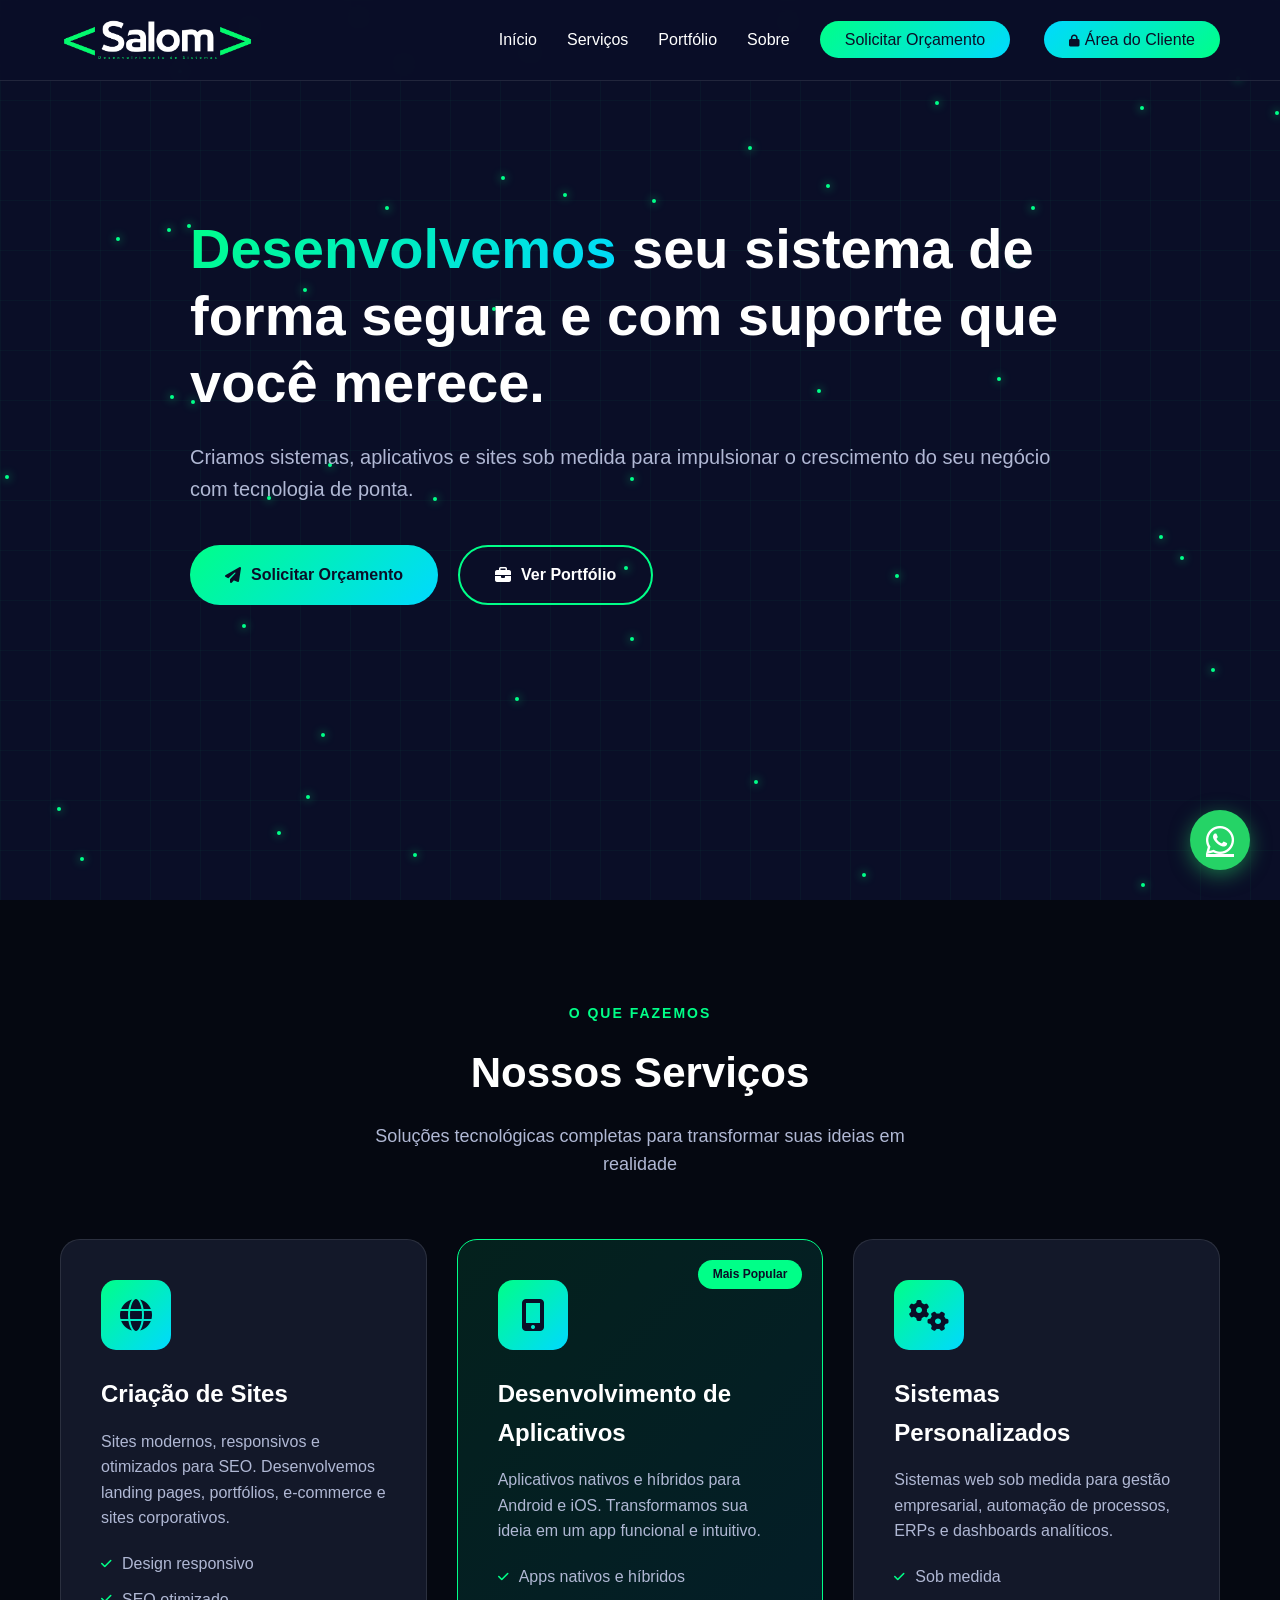
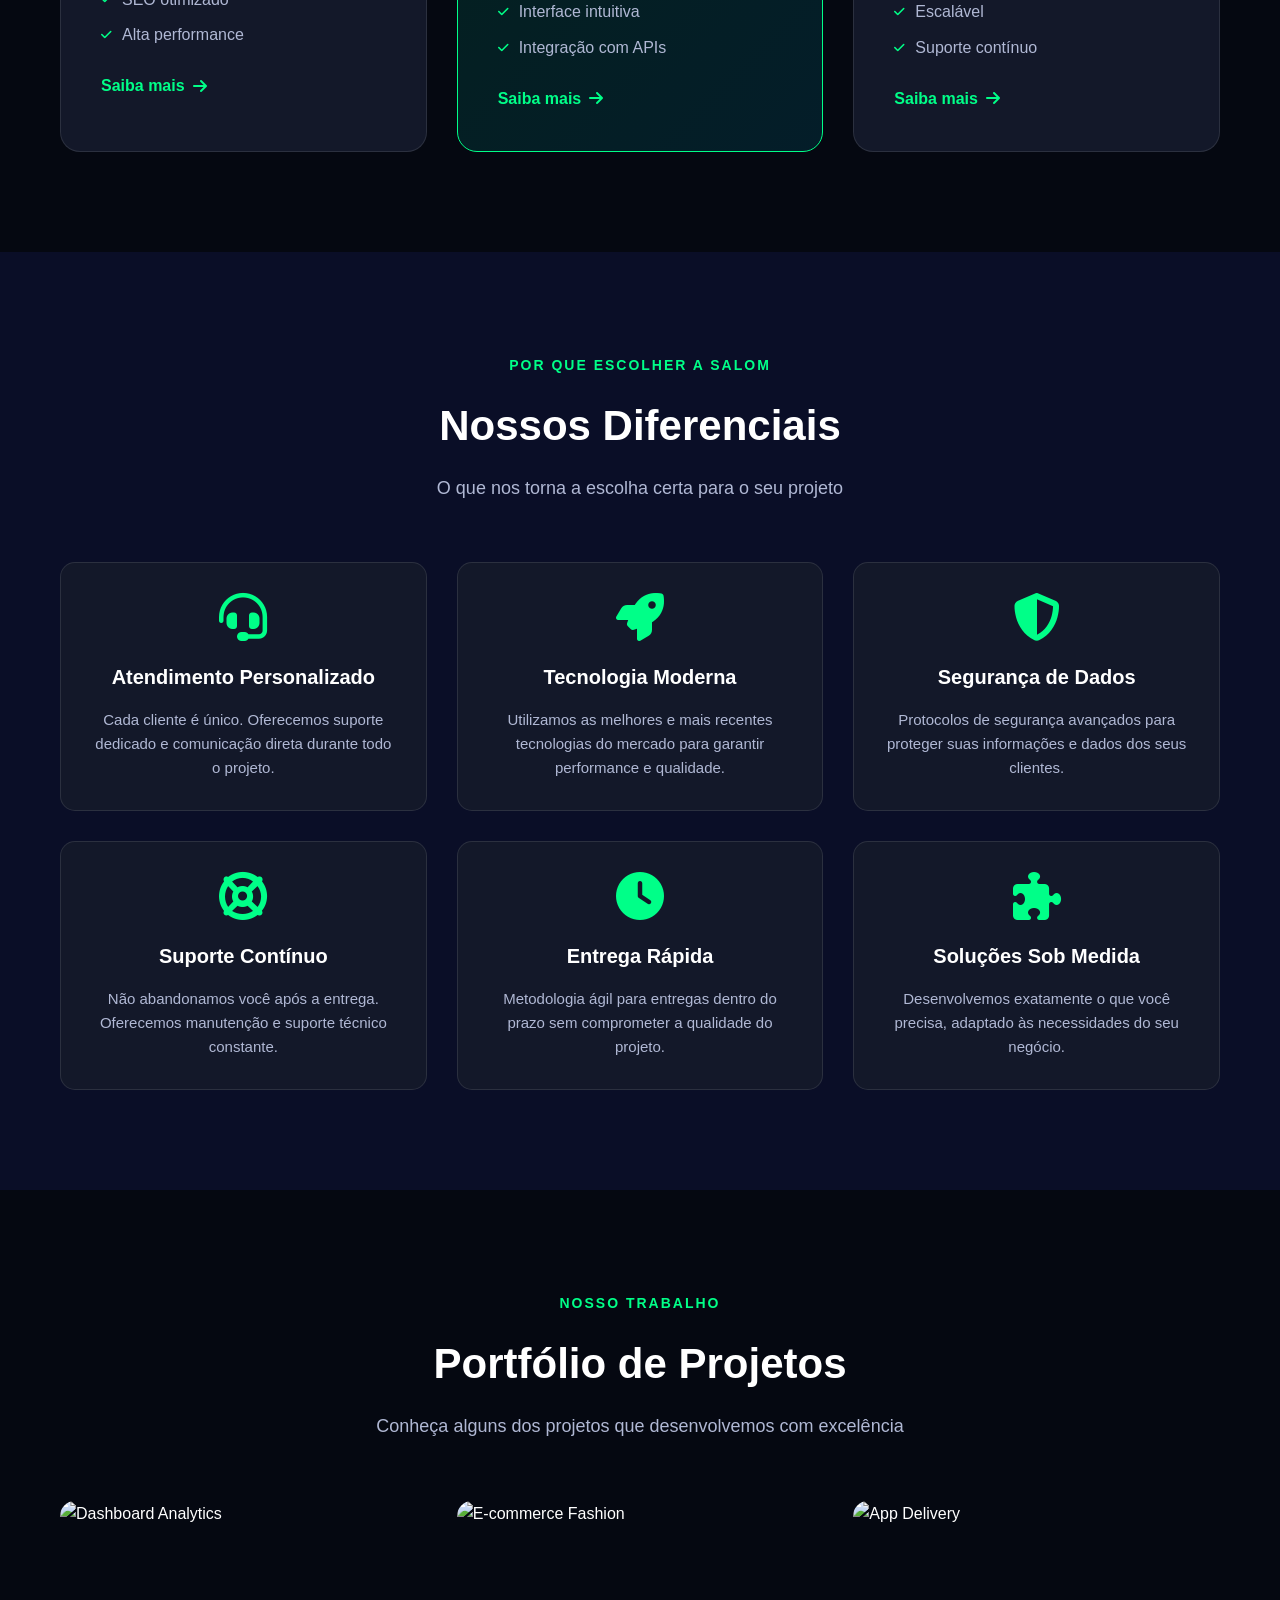
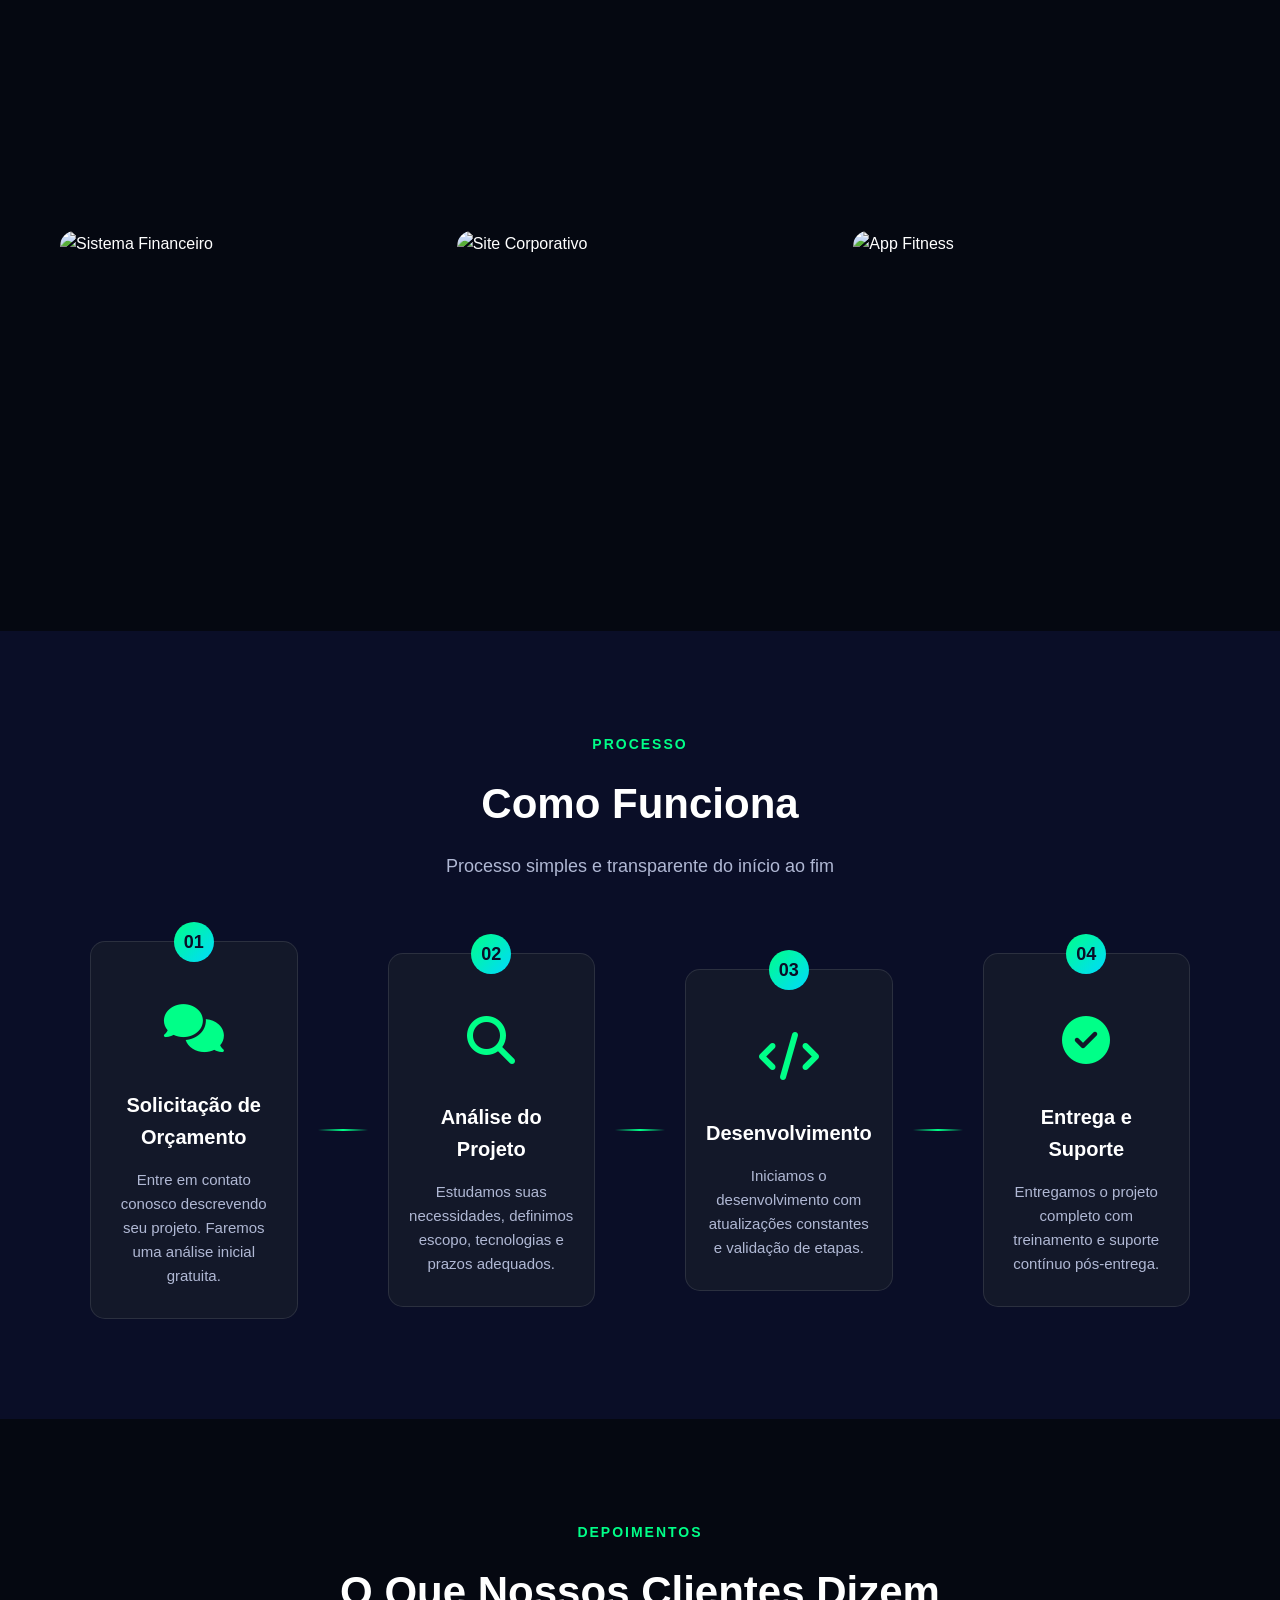
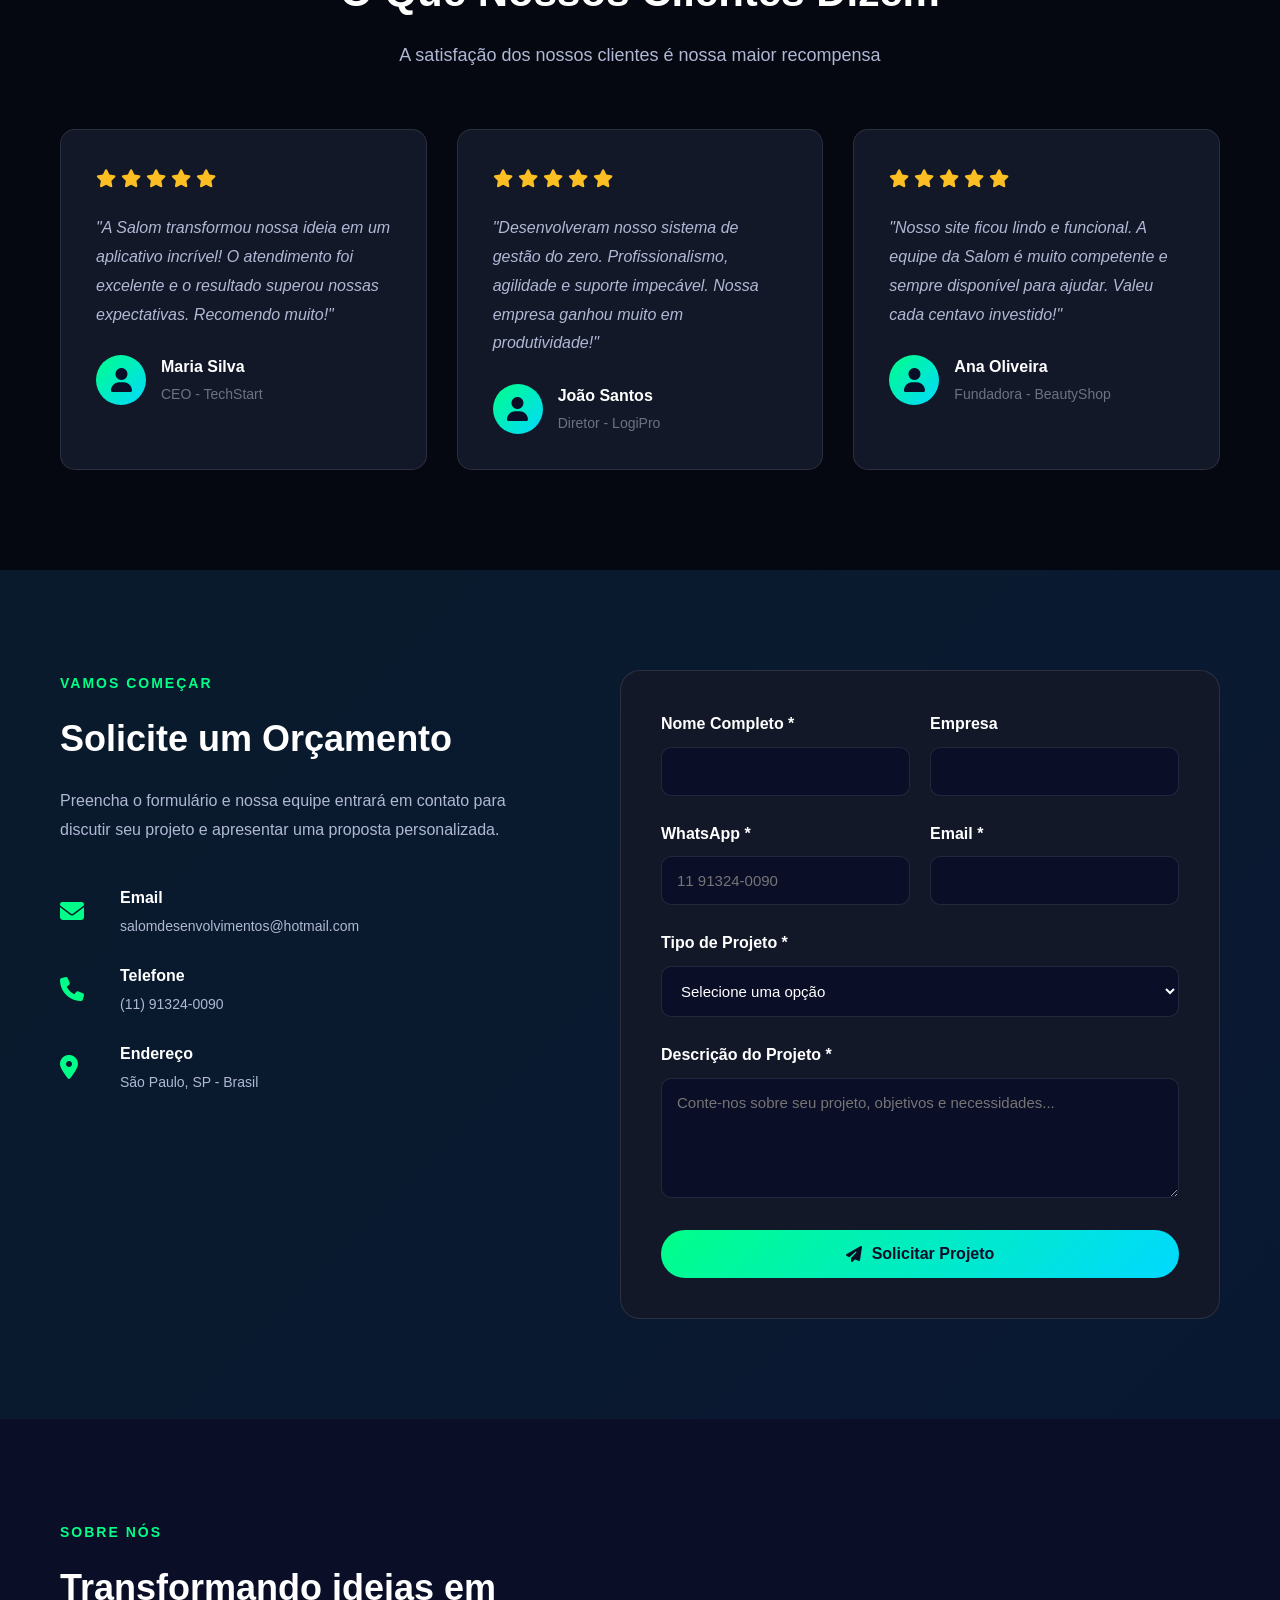
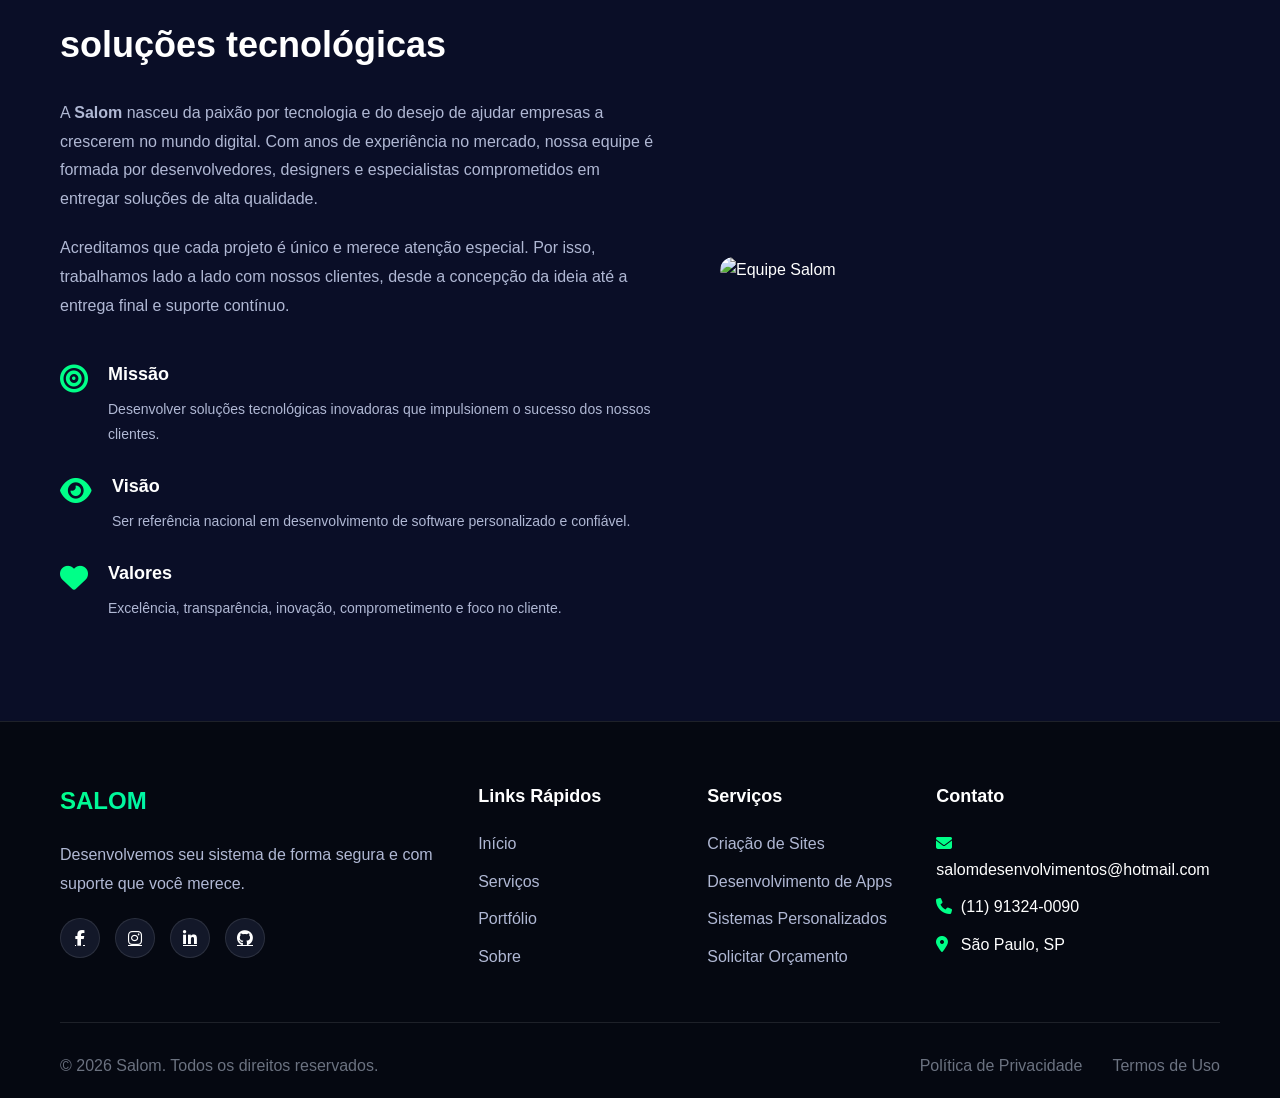
==== commit e1dc4e50: "feat: filtro por software em chamados + remove stats da landing page" ====
--- a/index.html
+++ b/index.html
@@ -57,20 +57,6 @@
                     <a href="#portfolio" class="btn btn-secondary">
                         <i class="fas fa-briefcase"></i> Ver Portfólio
                     </a>
-                </div>
-                <div class="hero-stats">
-                    <div class="stat-item">
-                        <h3>50+</h3>
-                        <p>Projetos Concluídos</p>
-                    </div>
-                    <div class="stat-item">
-                        <h3>98%</h3>
-                        <p>Clientes Satisfeitos</p>
-                    </div>
-                    <div class="stat-item">
-                        <h3>5+</h3>
-                        <p>Anos de Experiência</p>
-                    </div>
                 </div>
             </div>
         </div>
@@ -533,10 +519,6 @@
                 </div>
                 <div class="about-image">
                     <img src="https://images.unsplash.com/photo-1522071820081-009f0129c71c?w=800&h=1000&fit=crop" alt="Equipe Salom">
-                    <div class="about-badge">
-                        <i class="fas fa-award"></i>
-                        <span>5+ Anos<br>de Experiência</span>
-                    </div>
                 </div>
             </div>
         </div>
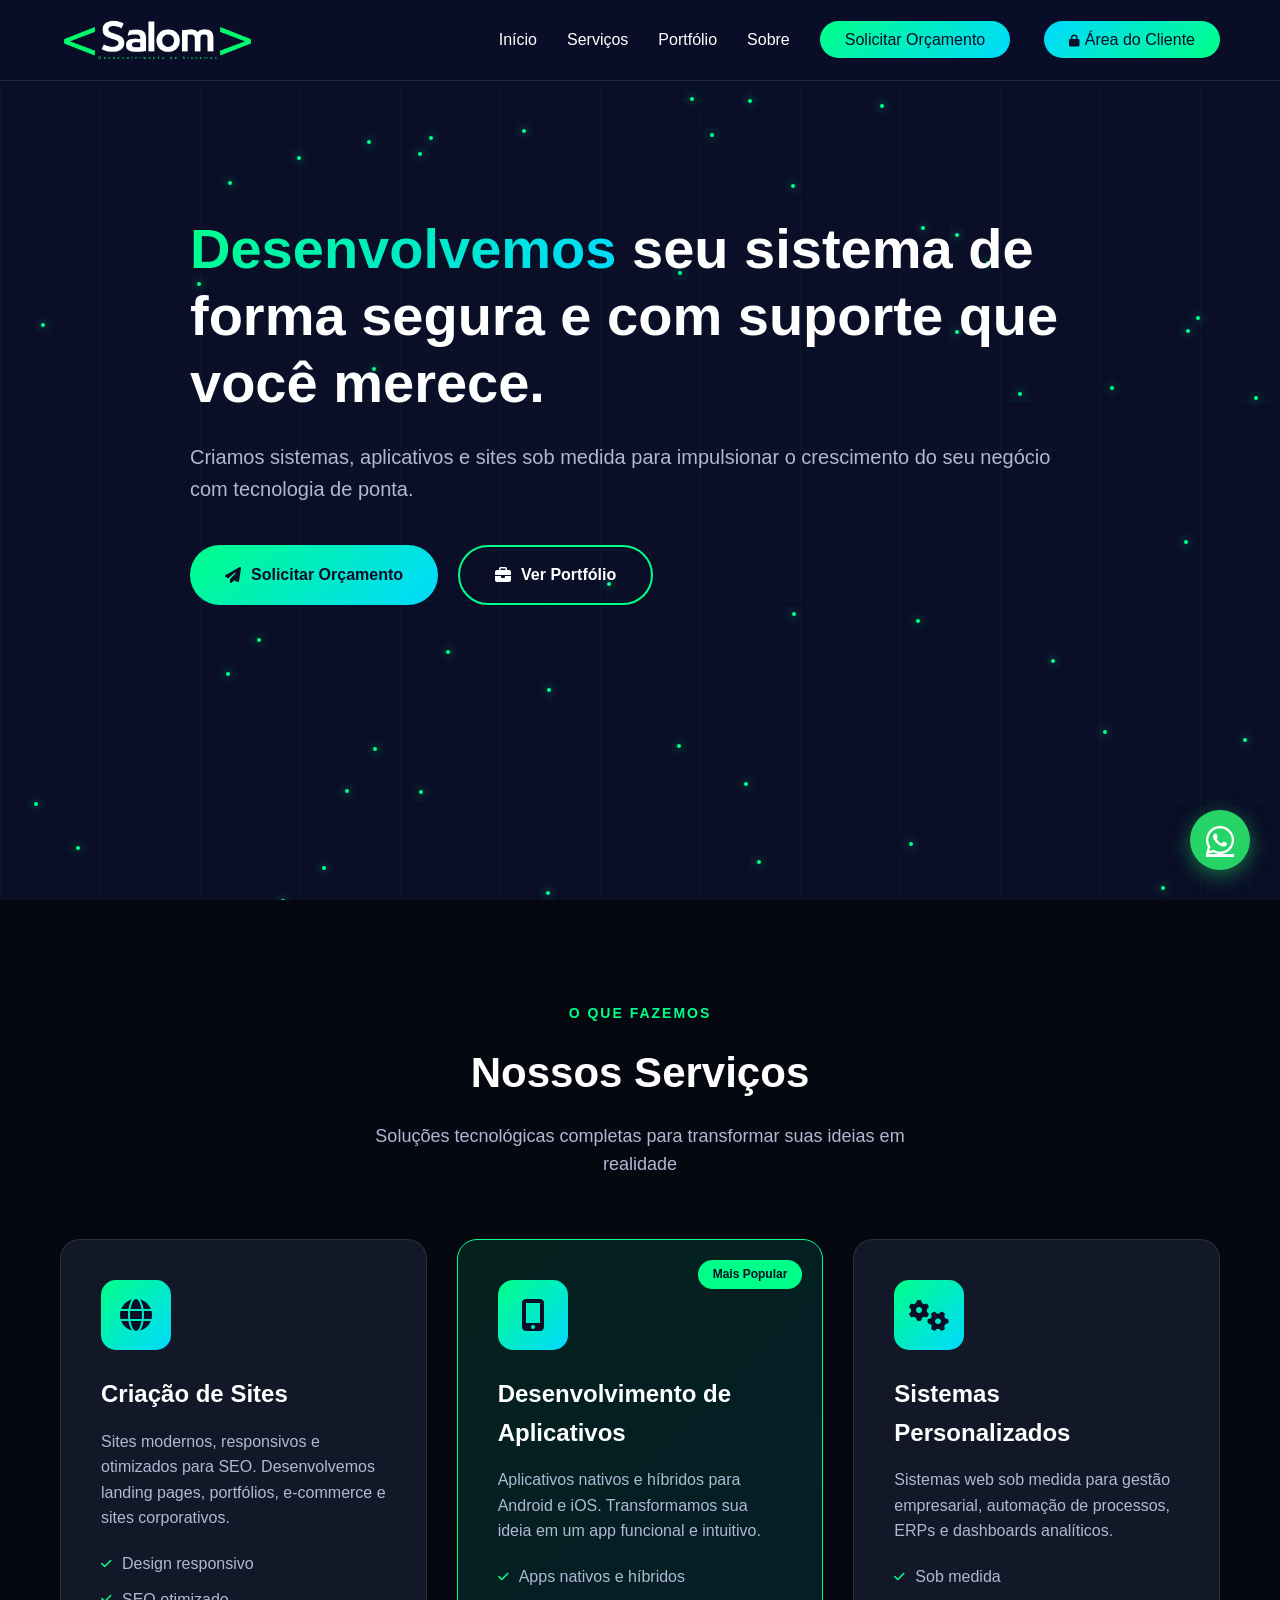
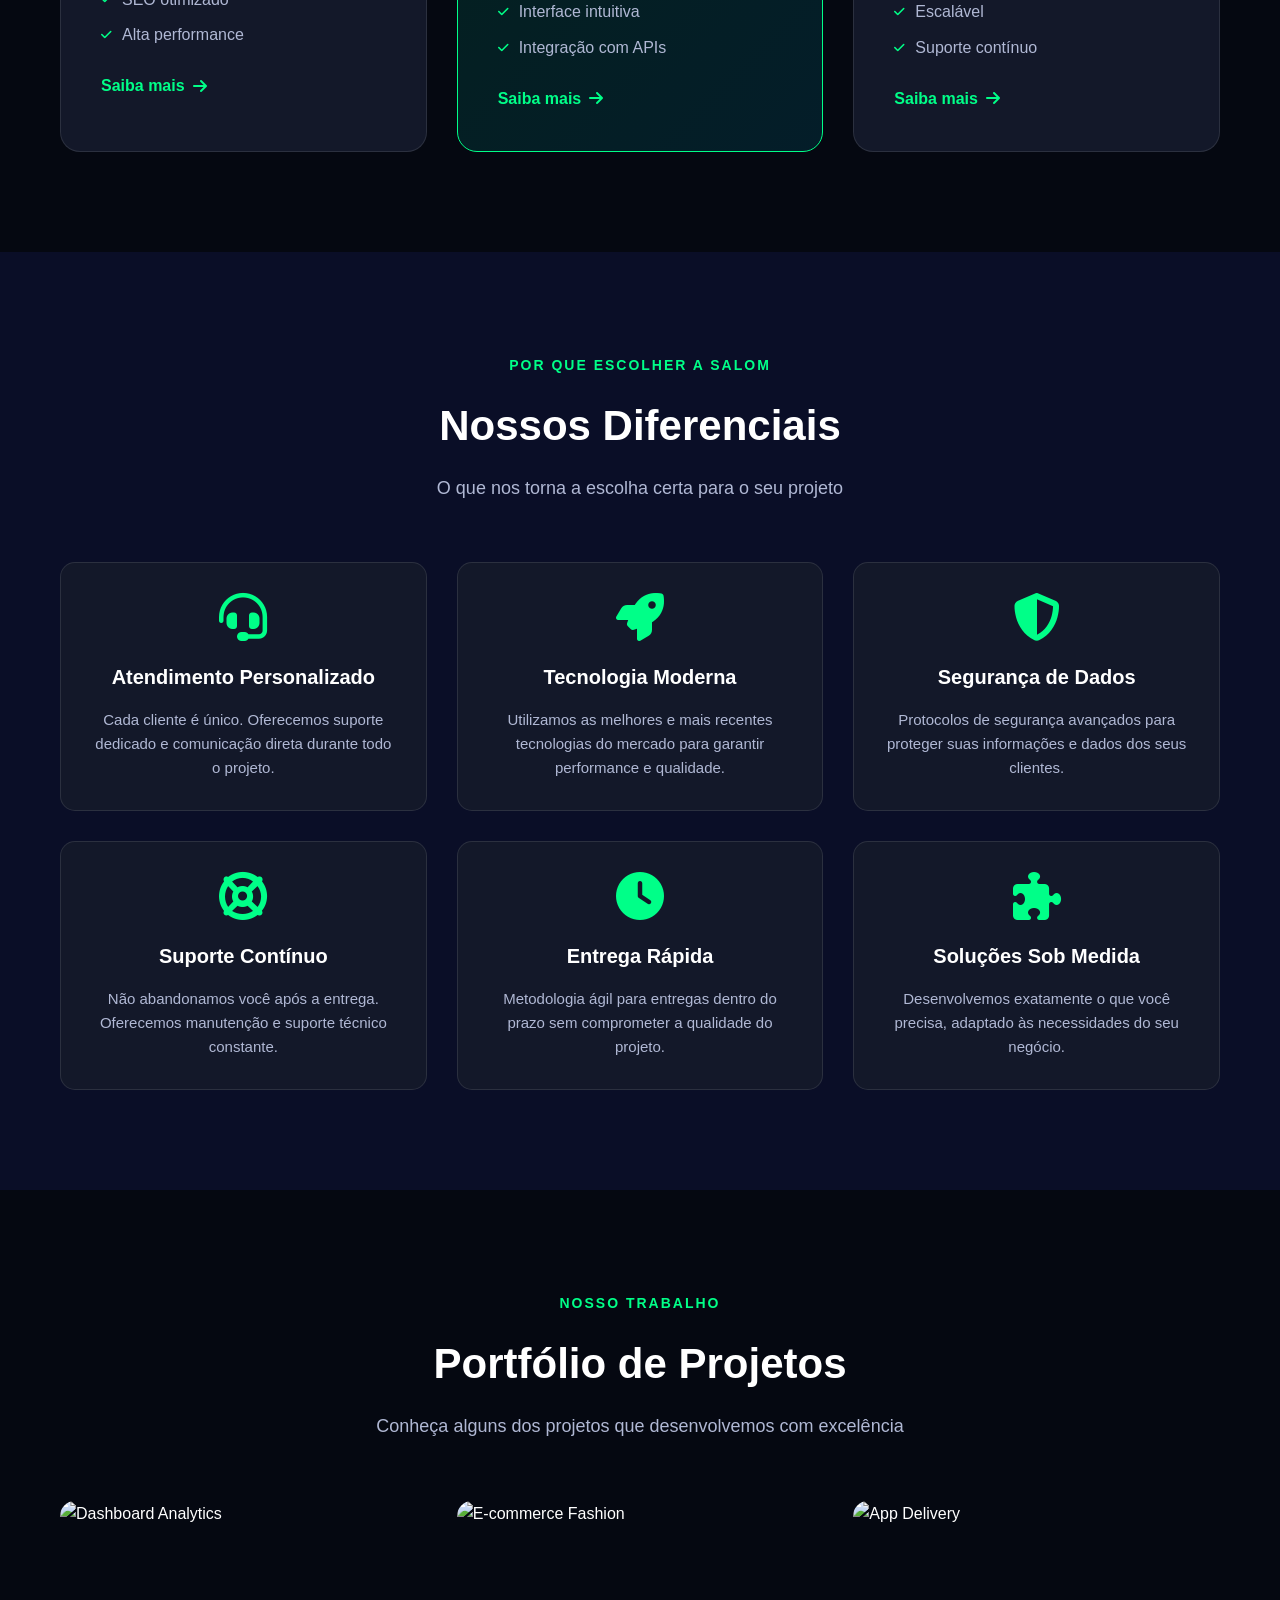
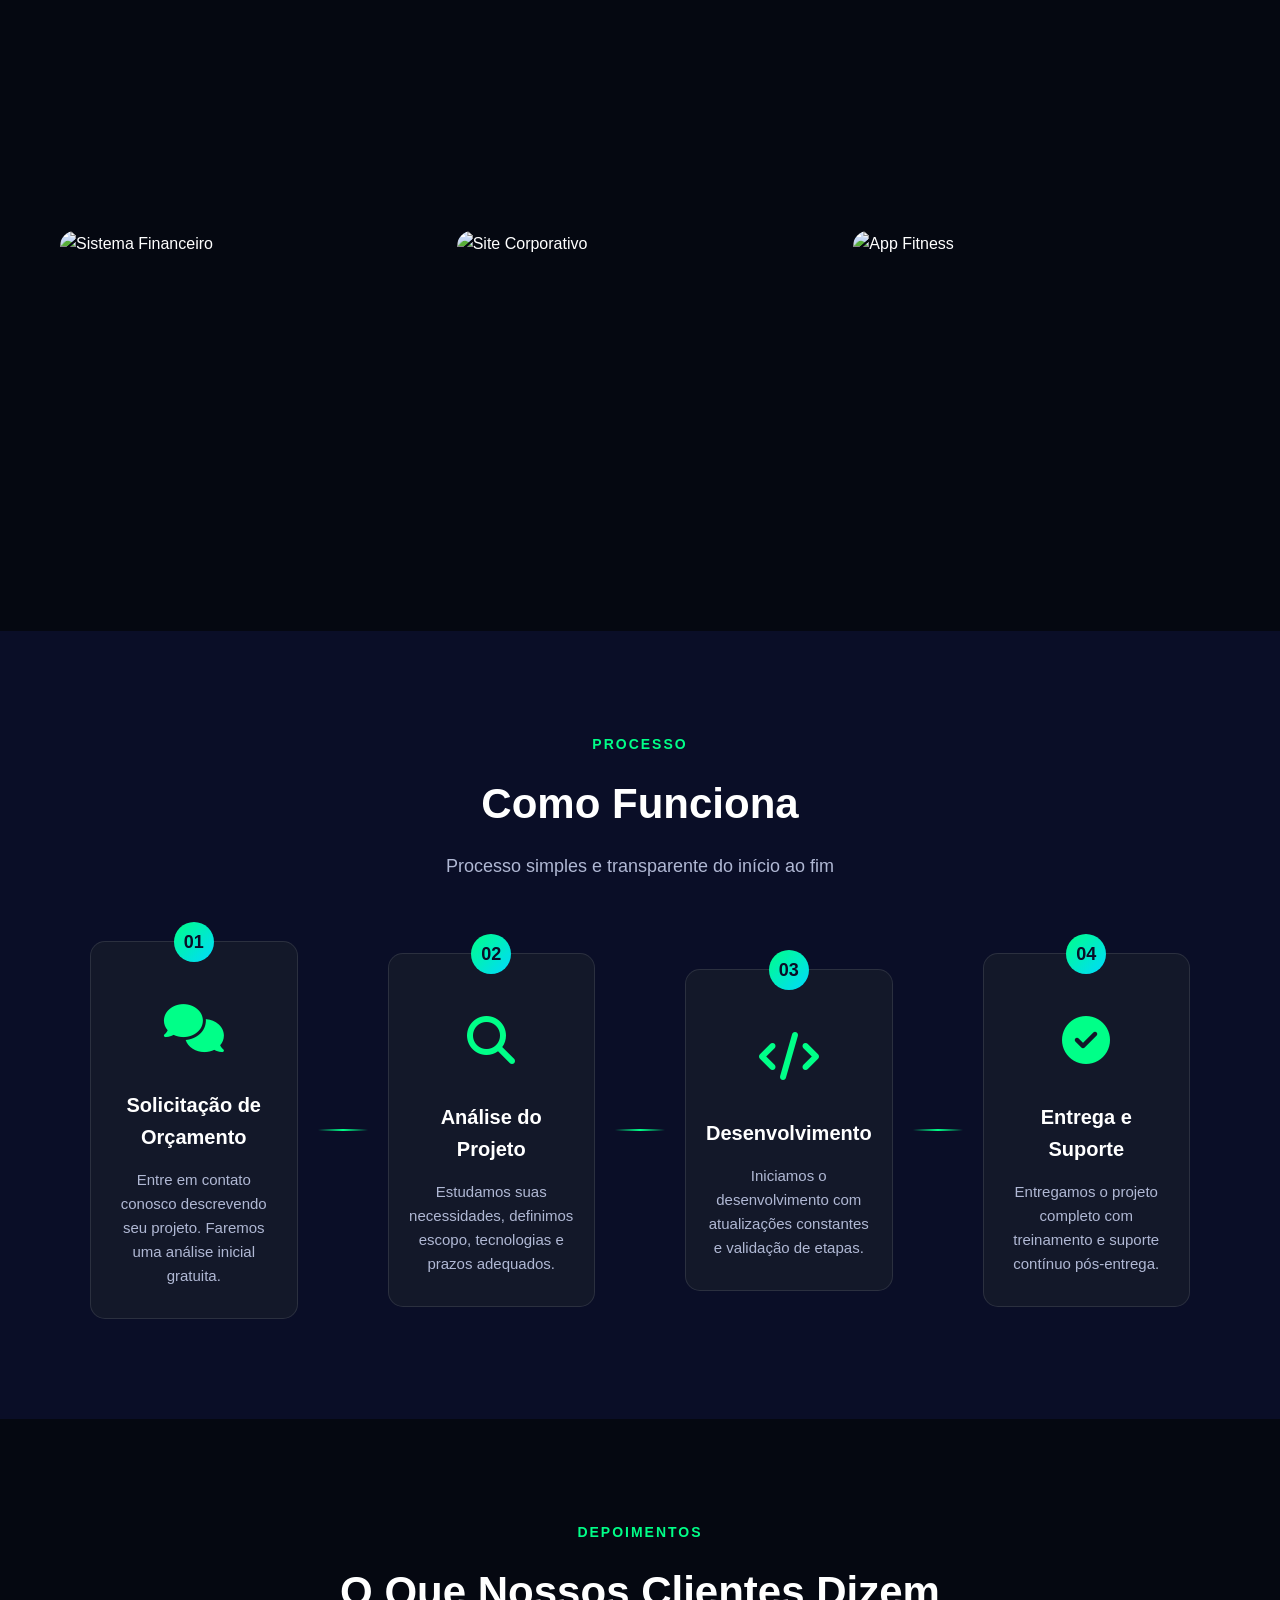
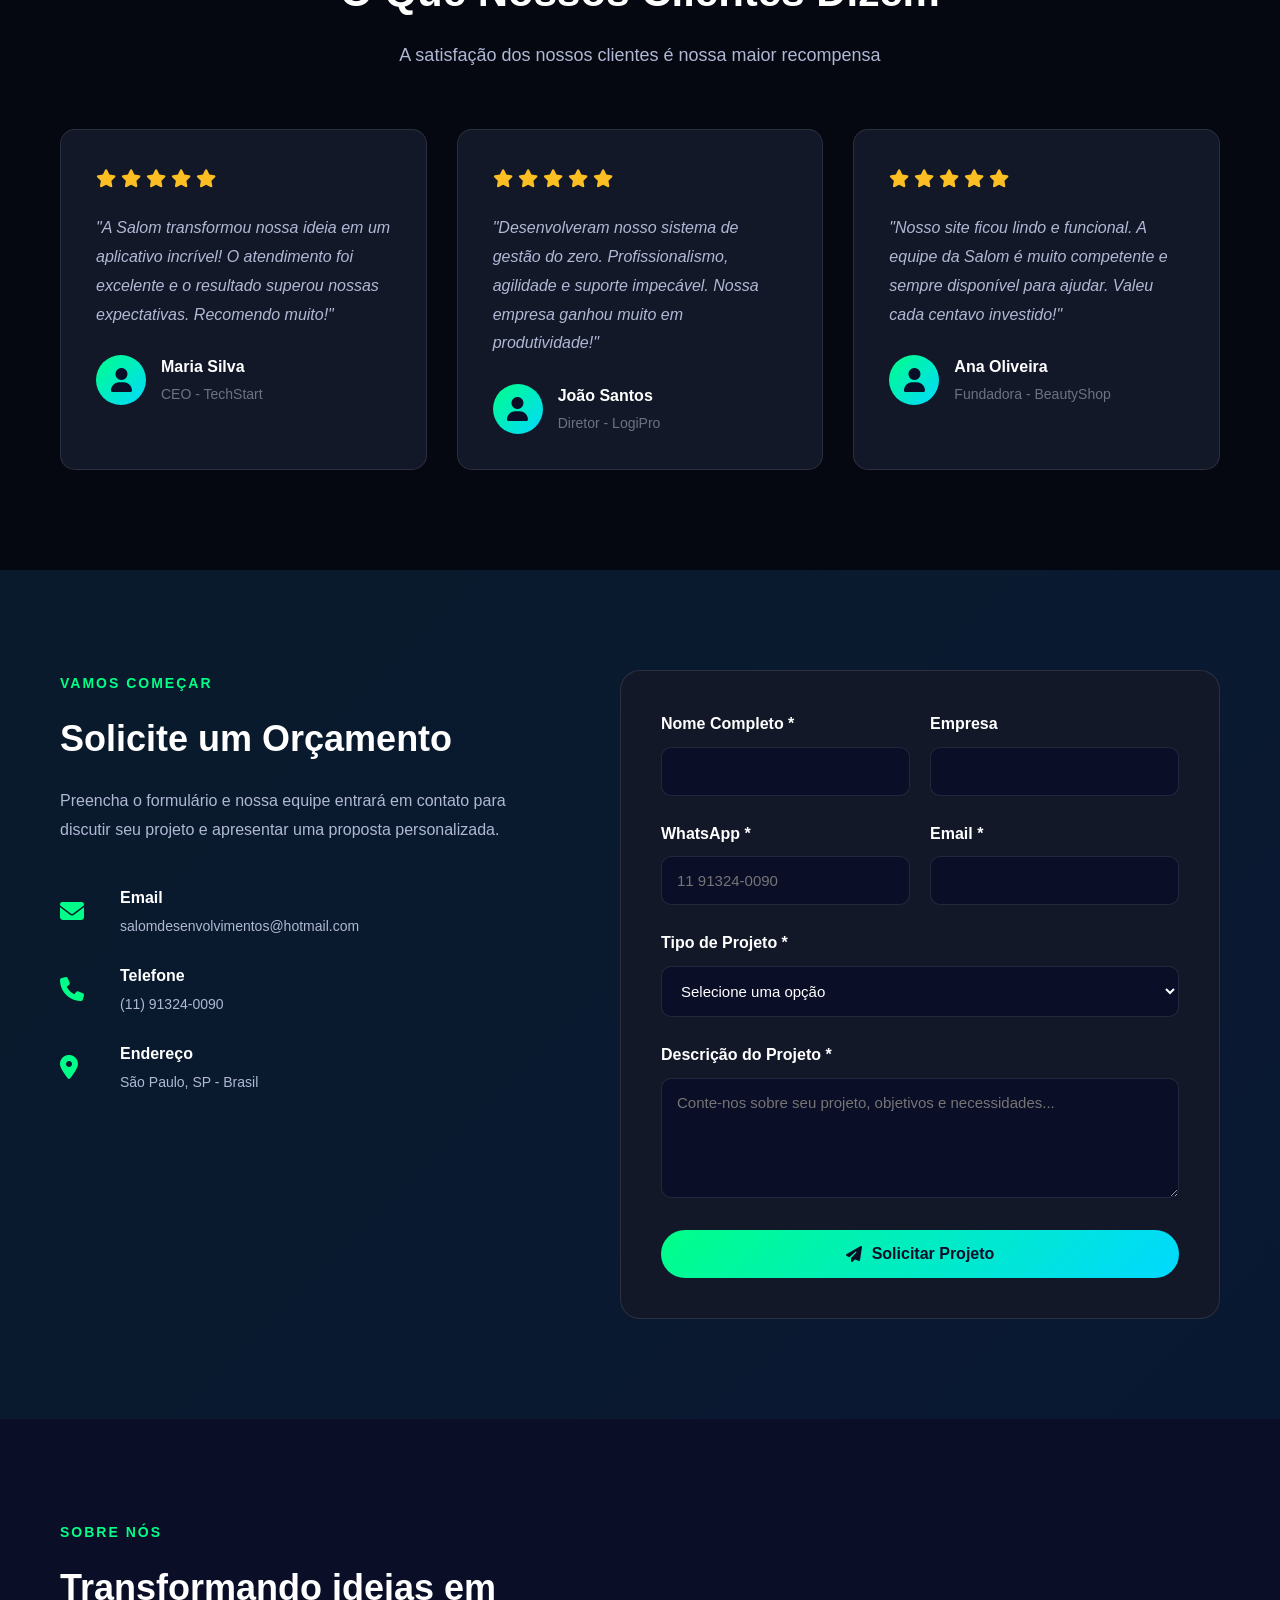
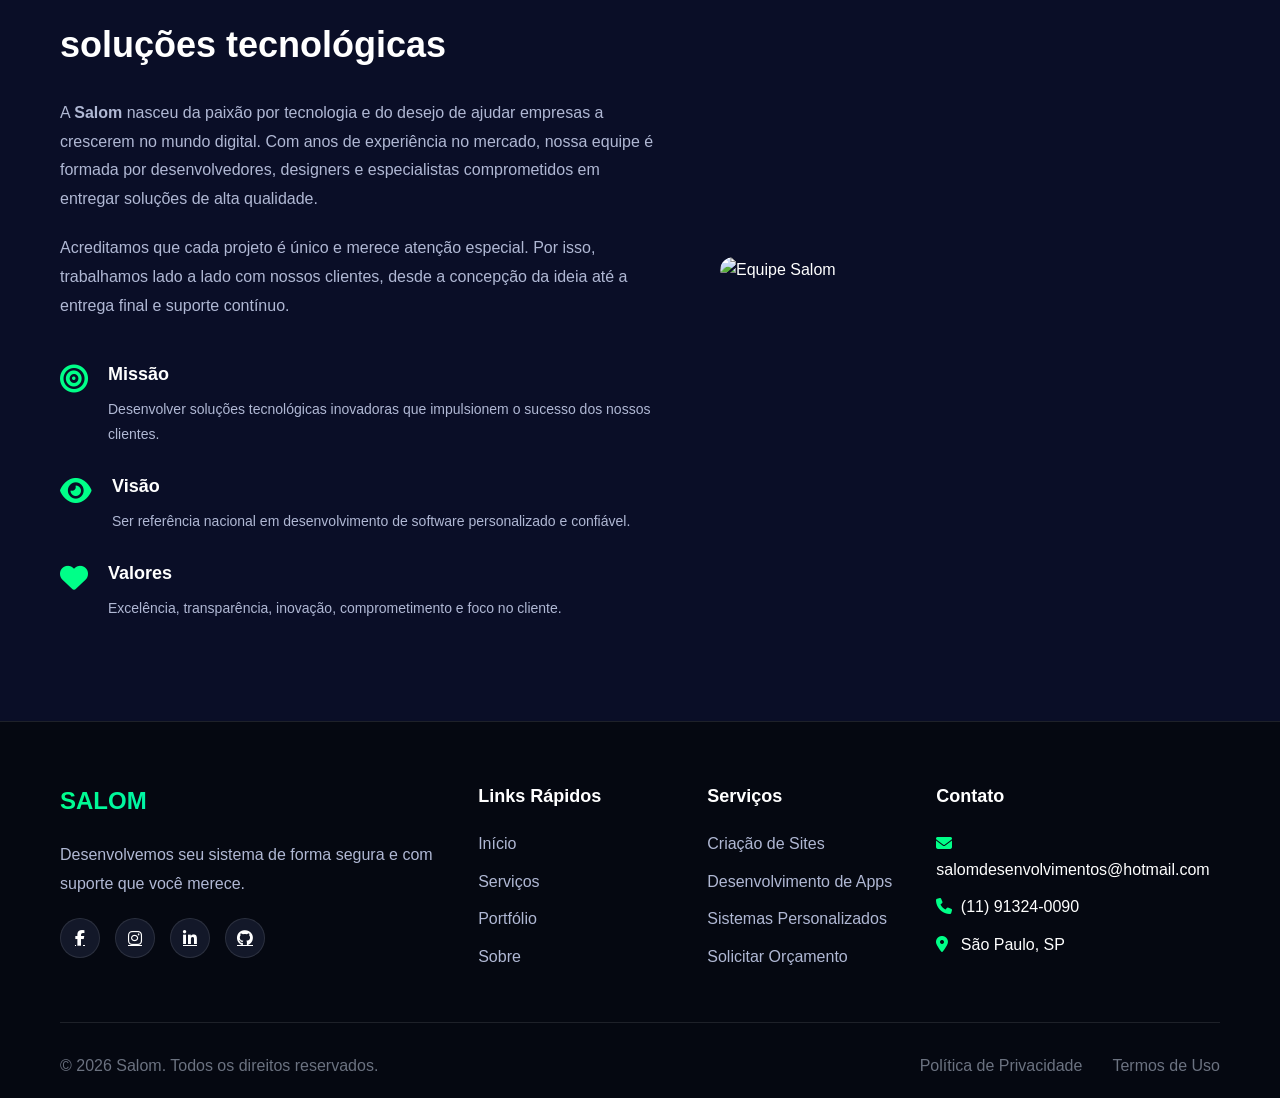
==== commit 9ddac3d0: "fix: remove botao Ver Detalhes do portfolio, reconexao automatica ao sair da aba, nao alertar atraso" ====
--- a/index.html
+++ b/index.html
@@ -180,7 +180,6 @@
                                 <span>Node.js</span>
                                 <span>MongoDB</span>
                             </div>
-                            <a href="#" class="btn-portfolio">Ver Detalhes</a>
                         </div>
                     </div>
                 </div>
@@ -196,7 +195,6 @@
                                 <span>Laravel</span>
                                 <span>MySQL</span>
                             </div>
-                            <a href="#" class="btn-portfolio">Ver Detalhes</a>
                         </div>
                     </div>
                 </div>
@@ -212,7 +210,6 @@
                                 <span>Firebase</span>
                                 <span>Google Maps</span>
                             </div>
-                            <a href="#" class="btn-portfolio">Ver Detalhes</a>
                         </div>
                     </div>
                 </div>
@@ -228,7 +225,6 @@
                                 <span>Spring Boot</span>
                                 <span>PostgreSQL</span>
                             </div>
-                            <a href="#" class="btn-portfolio">Ver Detalhes</a>
                         </div>
                     </div>
                 </div>
@@ -244,7 +240,6 @@
                                 <span>CSS3</span>
                                 <span>JavaScript</span>
                             </div>
-                            <a href="#" class="btn-portfolio">Ver Detalhes</a>
                         </div>
                     </div>
                 </div>
@@ -260,7 +255,6 @@
                                 <span>Firebase</span>
                                 <span>APIs</span>
                             </div>
-                            <a href="#" class="btn-portfolio">Ver Detalhes</a>
                         </div>
                     </div>
                 </div>
